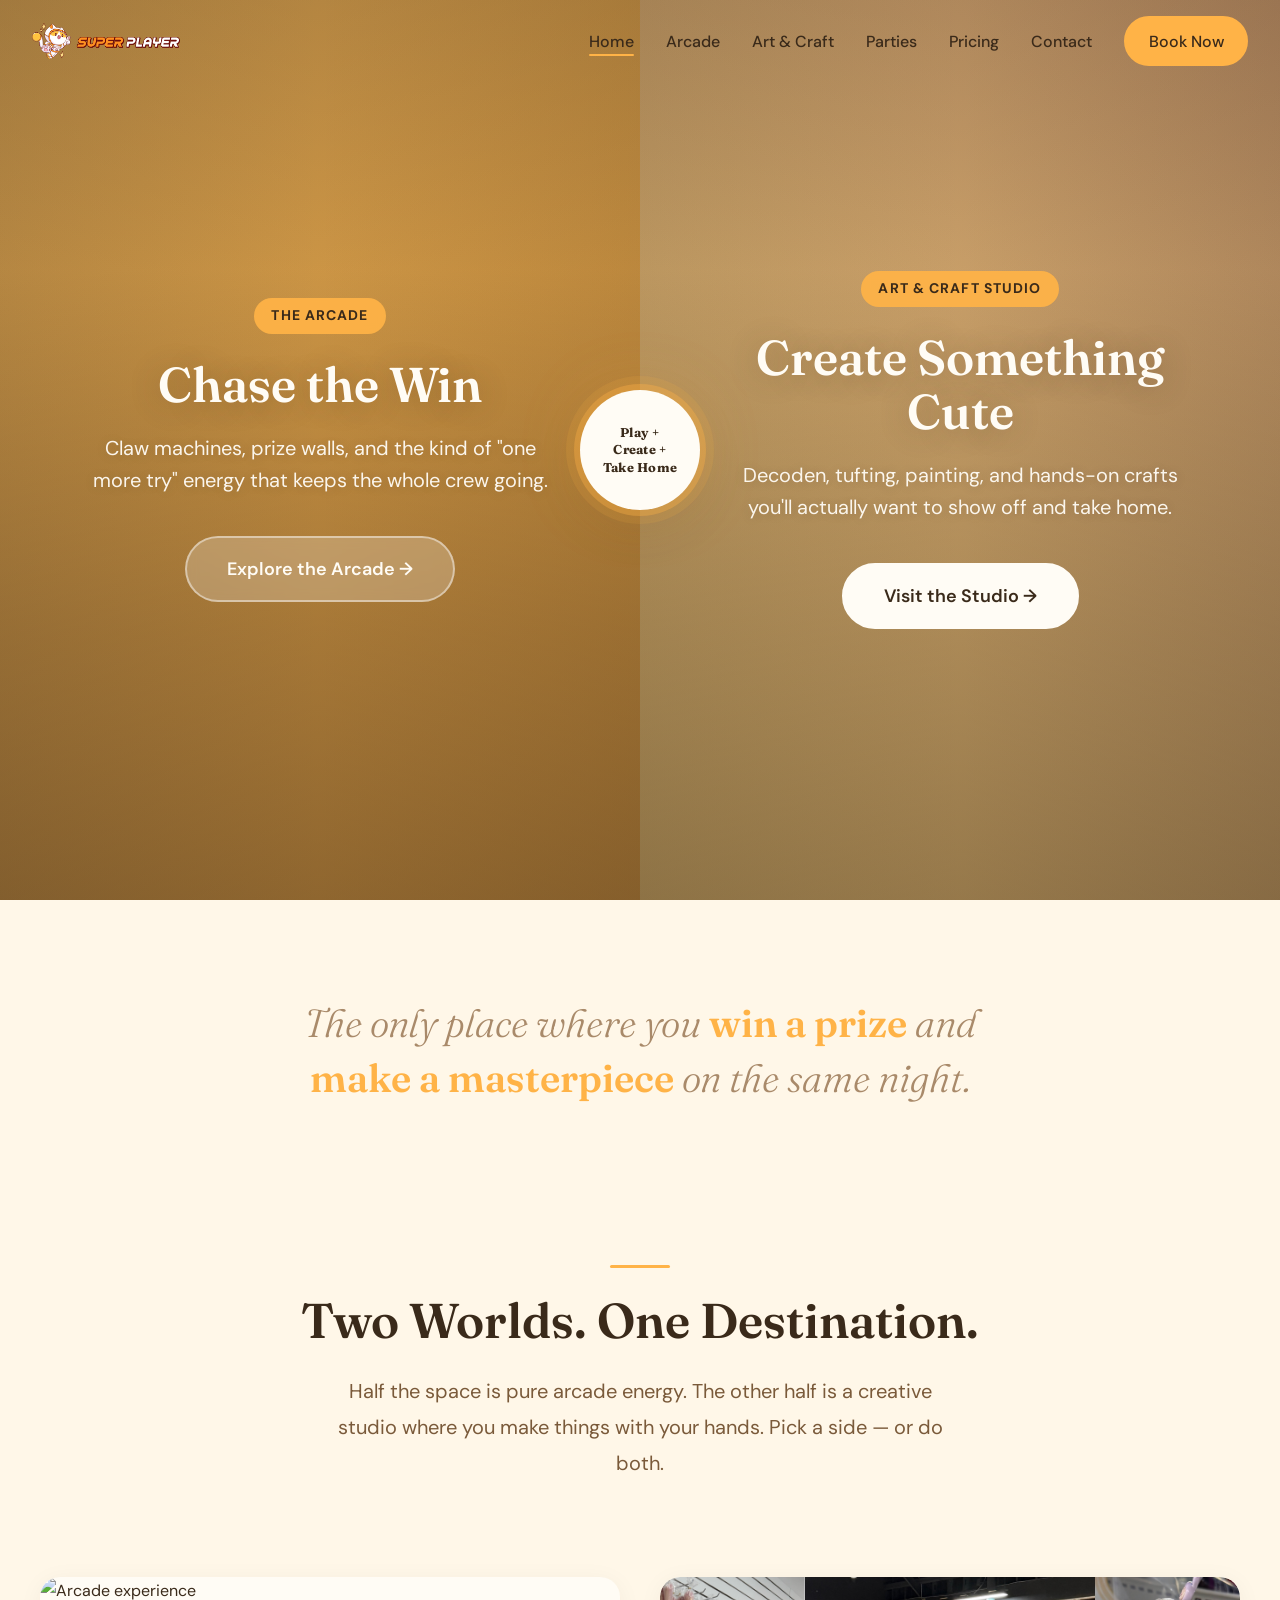
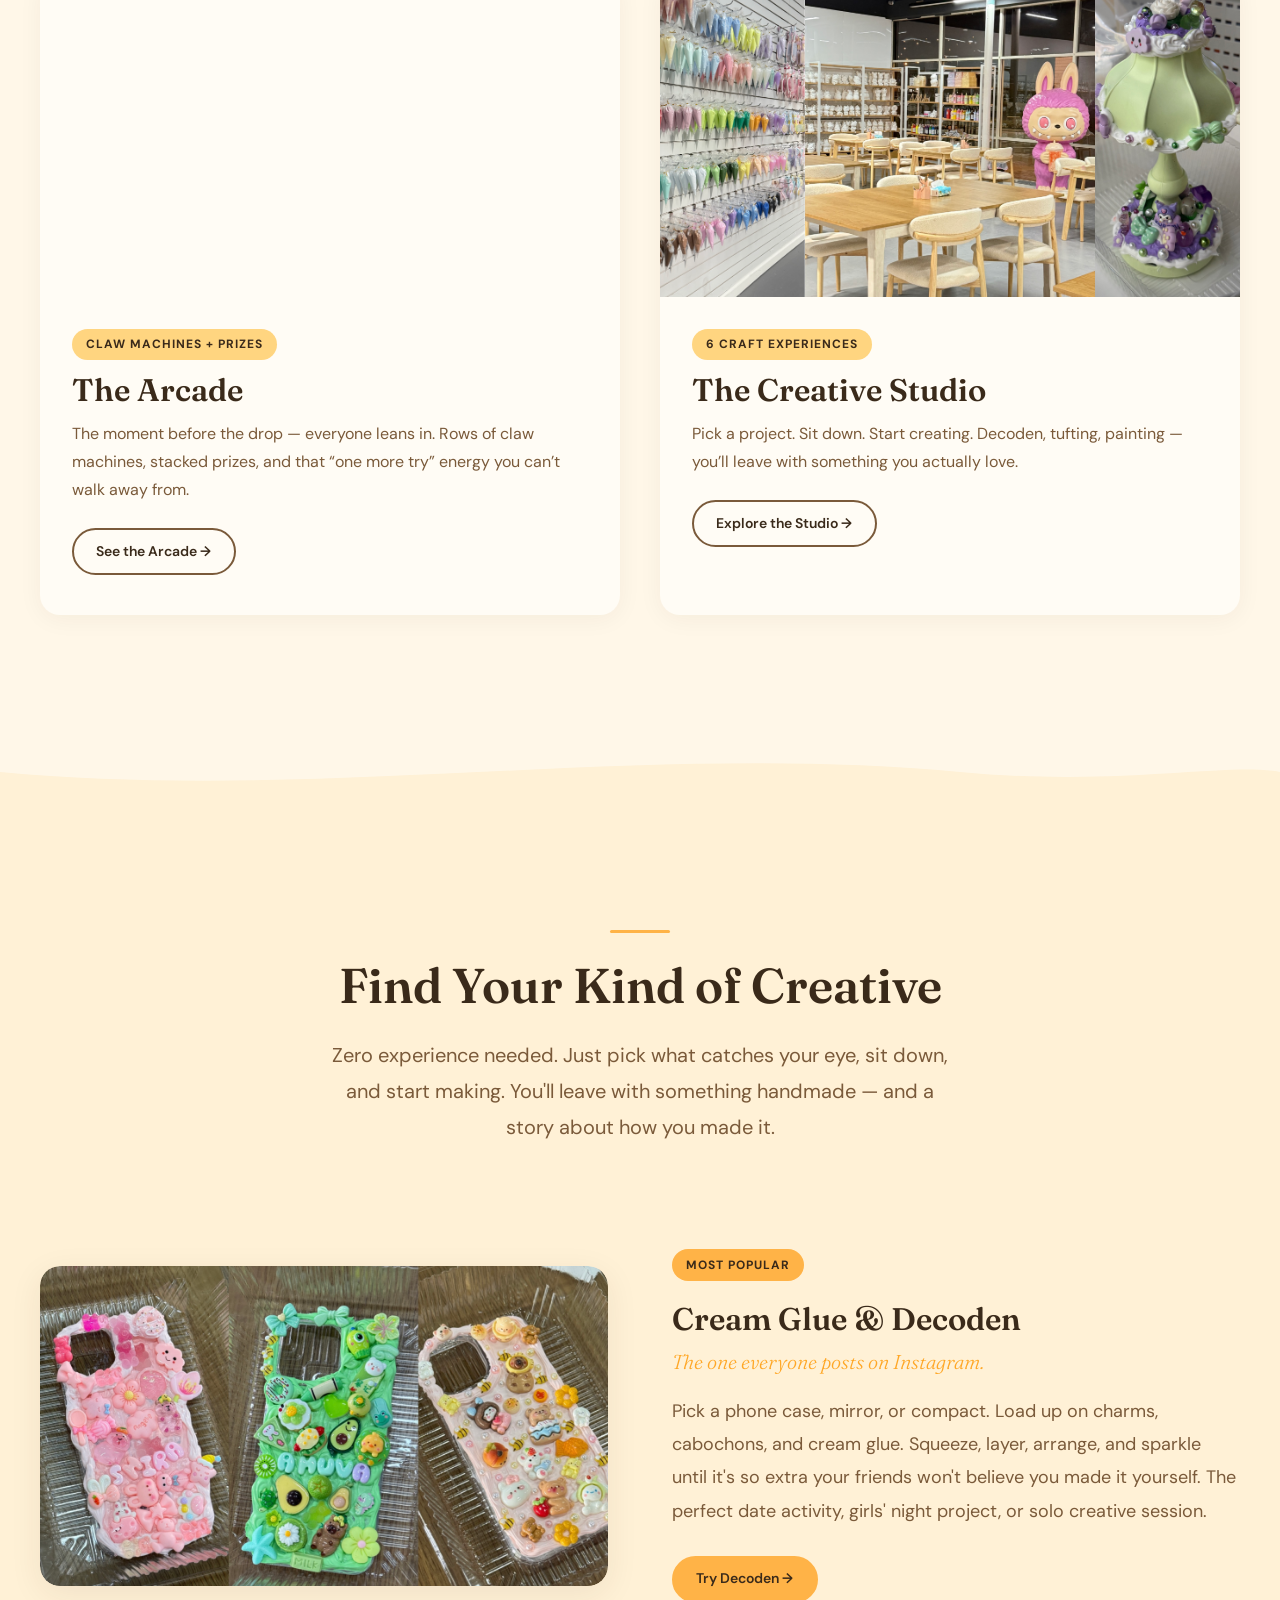
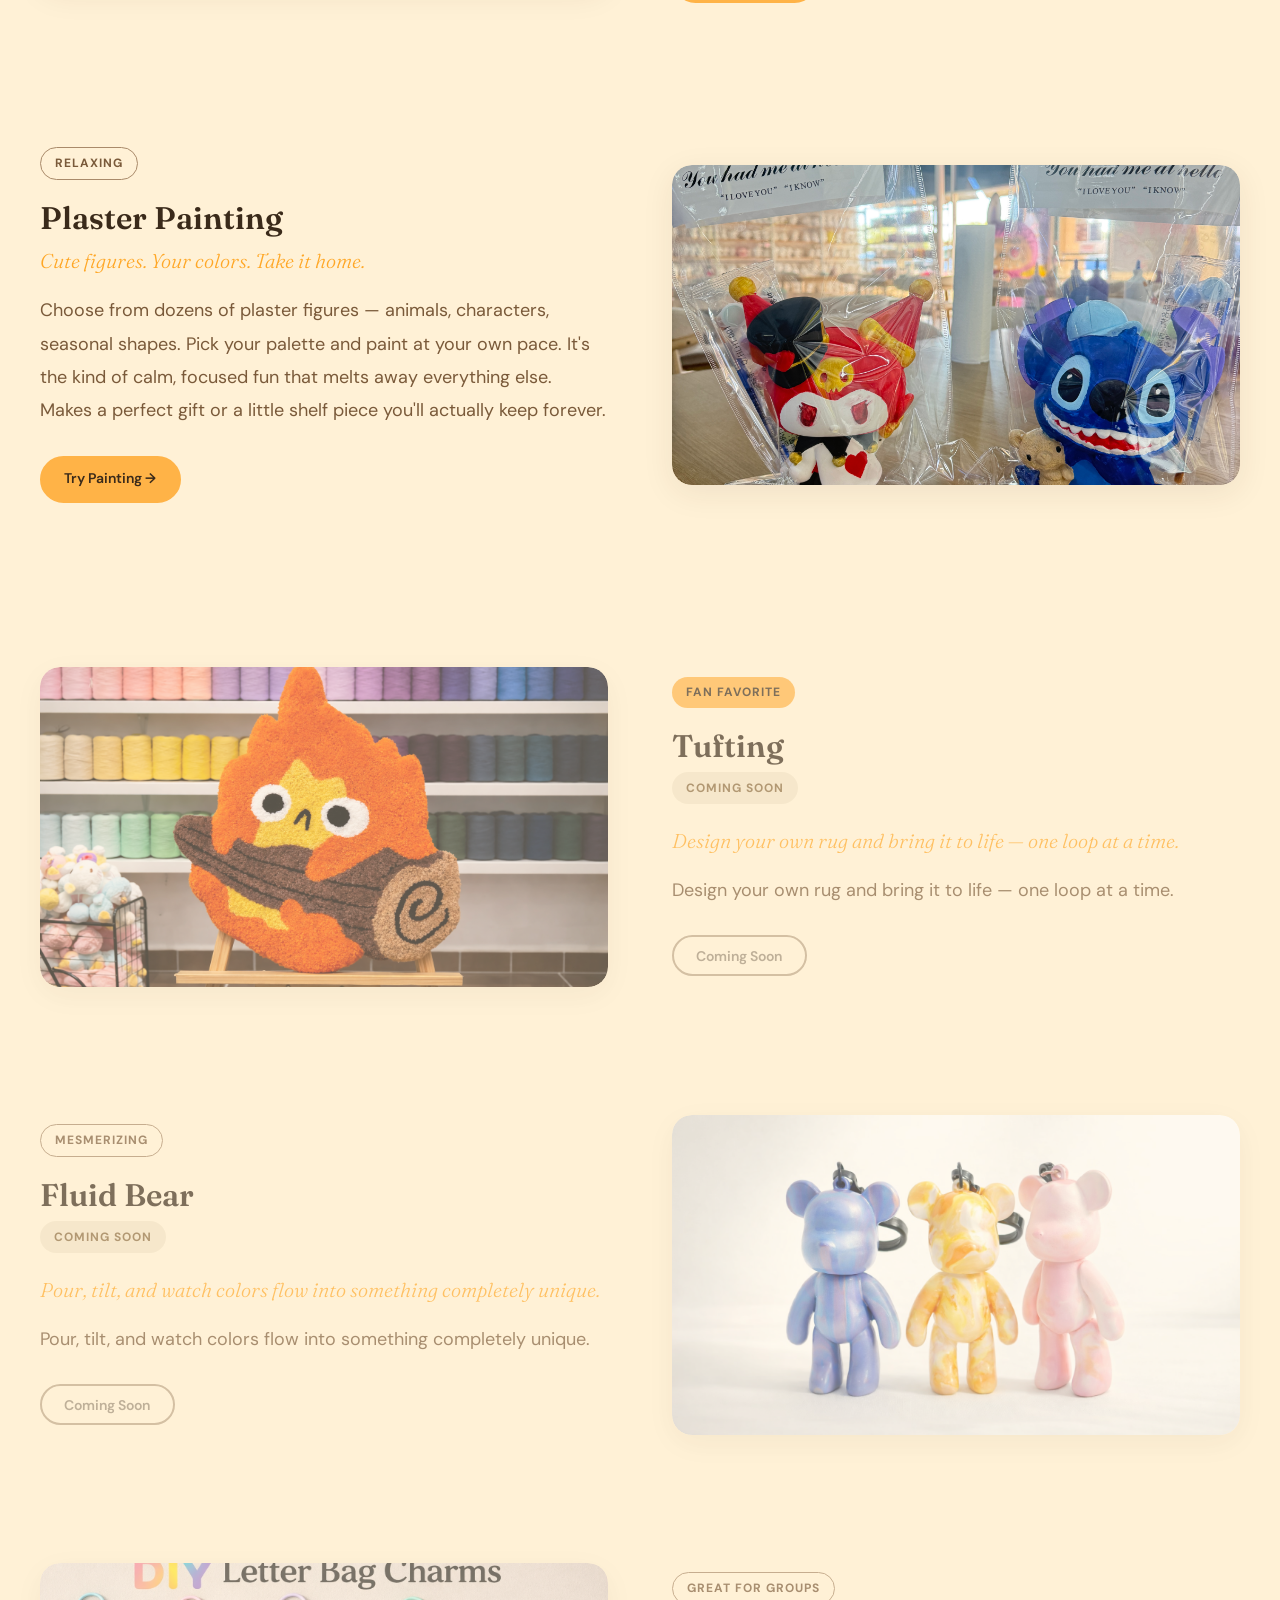
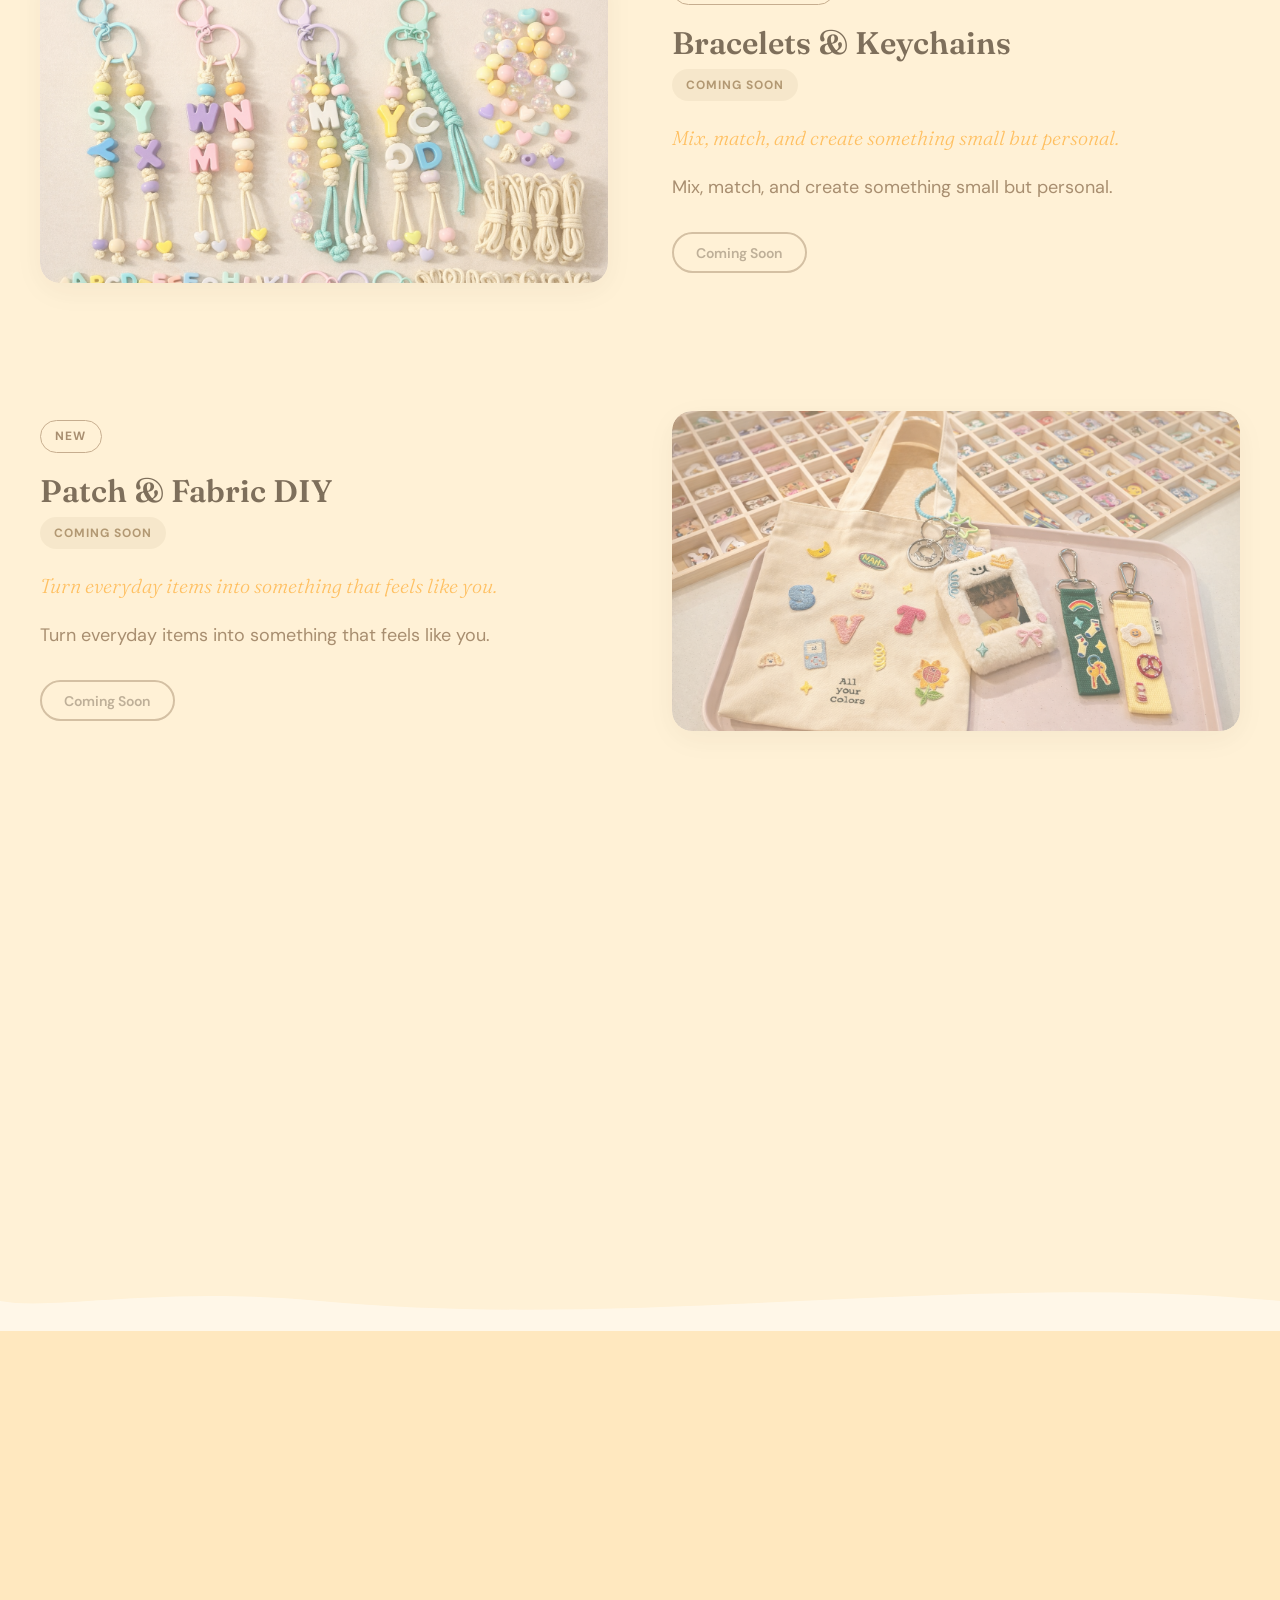
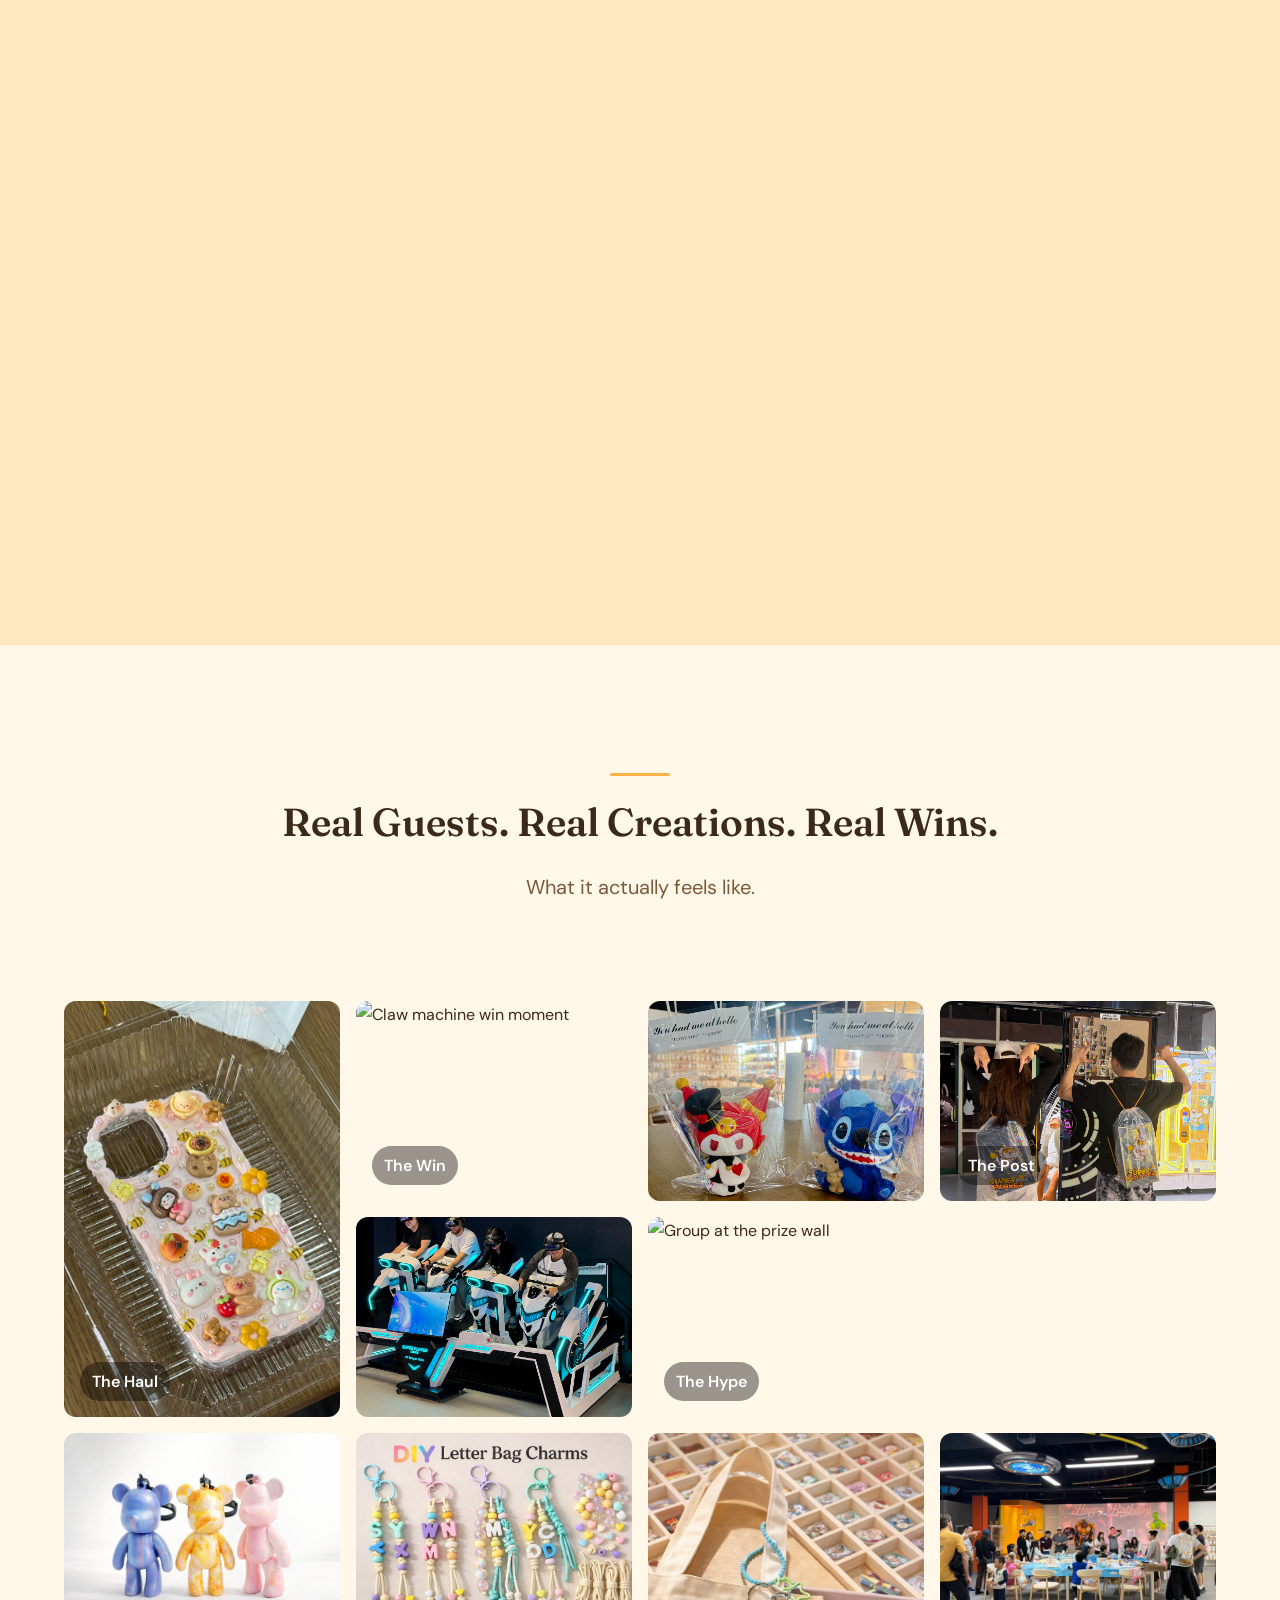
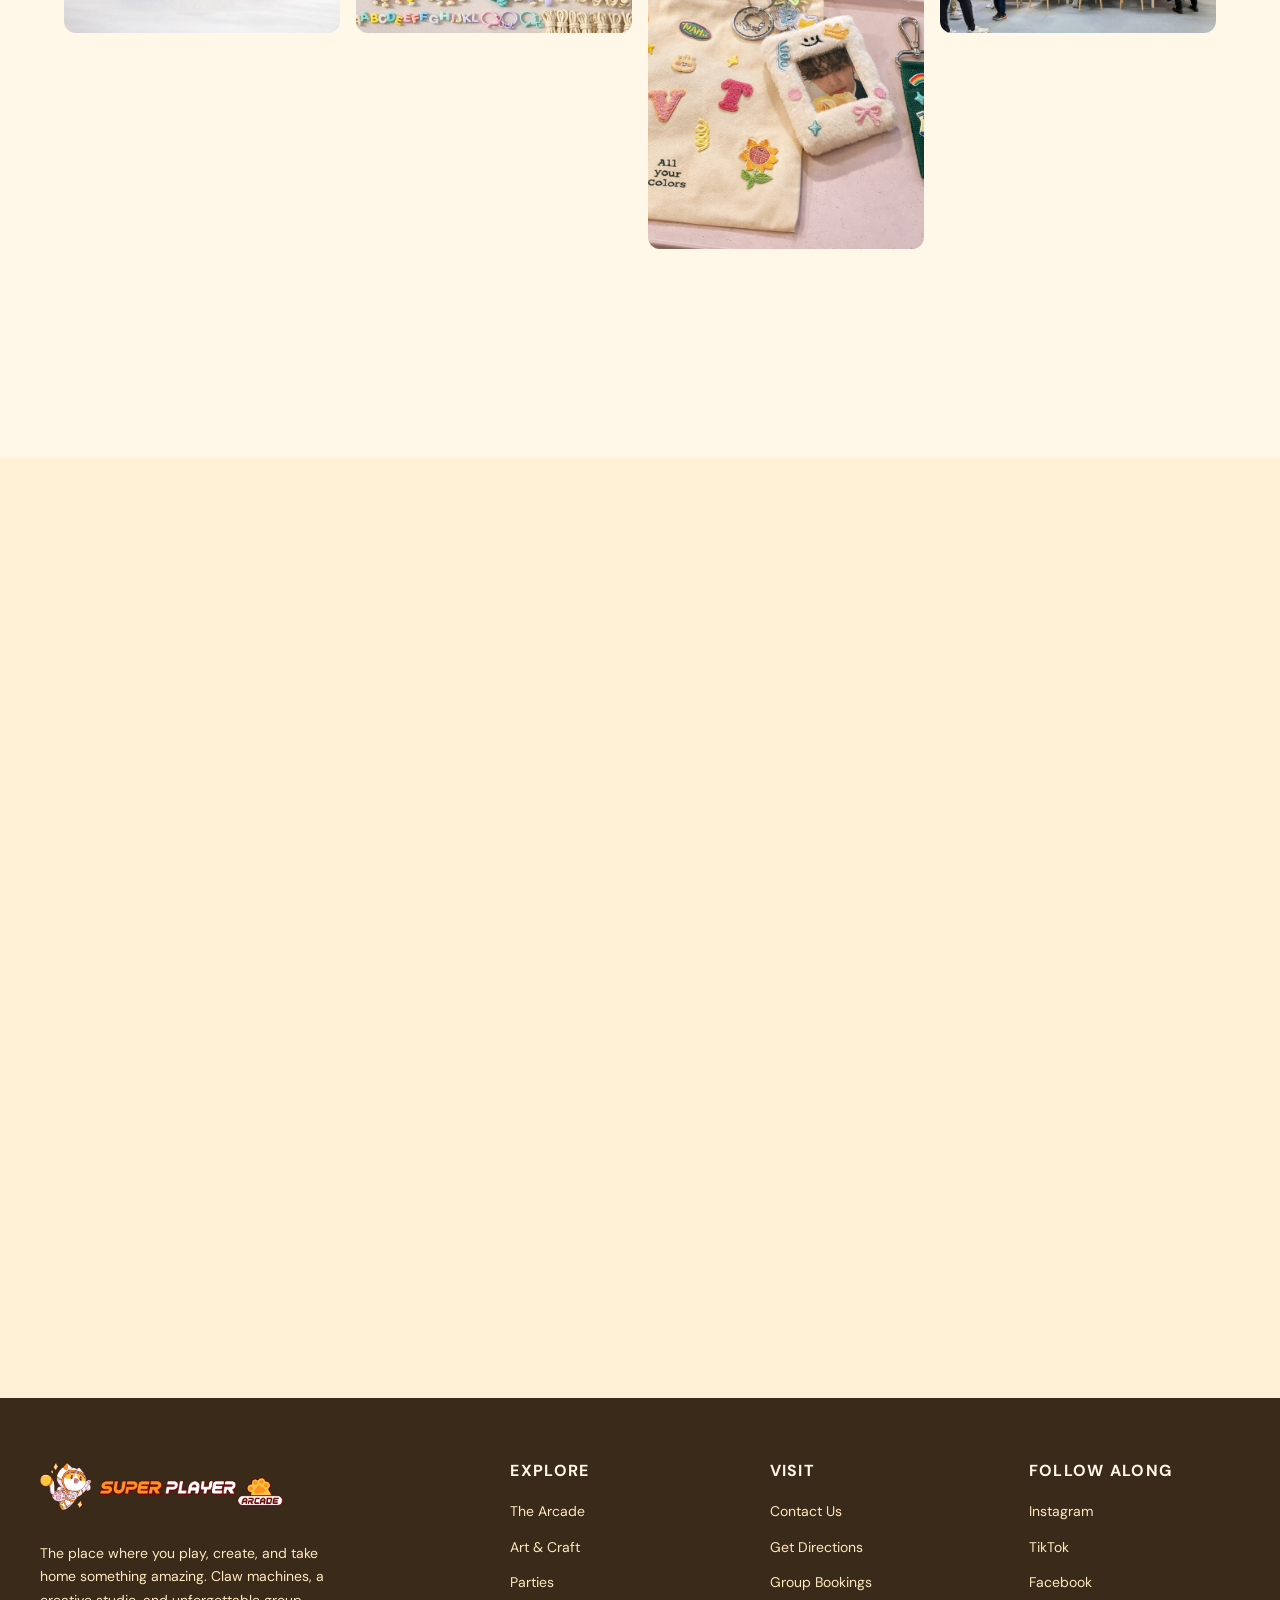
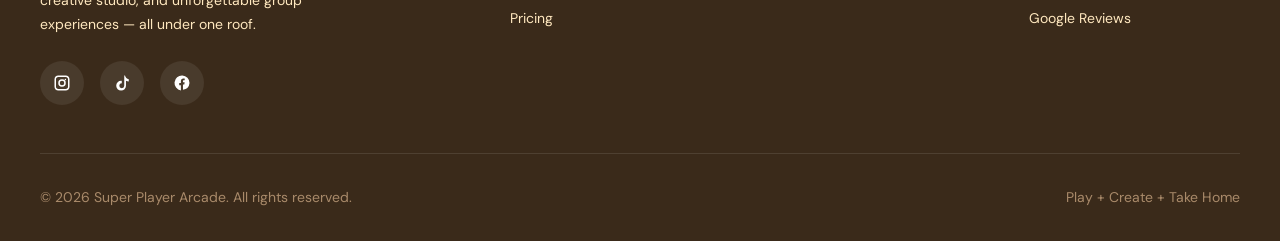
==== index.html @ f9d4b11c "initial website upload" ====
<!DOCTYPE html>
<html lang="en">
<head>
  <meta charset="UTF-8">
  <meta name="viewport" content="width=device-width, initial-scale=1.0">
  <title>Super Player Arcade — Play. Create. Take Home.</title>
  <meta name="description" content="Super Player Arcade is where claw machines, arcade games, and hands-on creative studio experiences come together. Win prizes, make art, and take home something amazing.">

  <!-- Fonts -->
  <link rel="preconnect" href="https://fonts.googleapis.com">
  <link rel="preconnect" href="https://fonts.gstatic.com" crossorigin>
  <link href="https://fonts.googleapis.com/css2?family=Fraunces:ital,opsz,wght@0,9..144,300;0,9..144,400;0,9..144,600;0,9..144,700;1,9..144,400&family=DM+Sans:ital,wght@0,400;0,500;0,600;0,700;1,400&display=swap" rel="stylesheet">

  <!-- Styles -->
  <link rel="stylesheet" href="css/styles.css">
</head>
<body>

  <!-- ============================================================
       NAVBAR
       ============================================================ -->
  <nav class="navbar">
    <div class="navbar-inner">
      <a href="index.html" class="navbar-logo">
        <img src="images/logo/logo-navbar.png" alt="Super Player Logo" class="logo-img">
      </a>

      <ul class="navbar-links">
        <li><a href="index.html" class="active">Home</a></li>
        <li><a href="arcade.html">Arcade</a></li>
        <li><a href="studio.html">Art &amp; Craft</a></li>
        <li><a href="parties.html">Parties</a></li>
        <li><a href="pricing.html">Pricing</a></li>
        <li><a href="contact.html">Contact</a></li>
        <li><a href="contact.html" class="btn btn-primary btn-sm">Book Now</a></li>
      </ul>

      <button class="menu-toggle" aria-label="Open menu">
        <span></span>
        <span></span>
        <span></span>
      </button>
    </div>
  </nav>

  <!-- Mobile Menu Overlay -->
  <div class="mobile-menu">
    <button class="mobile-menu-close" aria-label="Close menu">&times;</button>
    <a href="index.html">Home</a>
    <a href="arcade.html">Arcade</a>
    <a href="studio.html">Art &amp; Craft</a>
    <a href="parties.html">Parties</a>
    <a href="pricing.html">Pricing</a>
    <a href="contact.html">Contact</a>
    <a href="contact.html" class="btn btn-primary" style="margin-top: 1rem;">Book Now</a>
  </div>


  <!-- ============================================================
       ACT 1 — THE SPLIT HERO (50/50) — VIDEO BACKGROUNDS
       ============================================================ -->
  <section class="hero-split">

    <!-- LEFT: ARCADE -->
    <div class="hero-half hero-arcade">
      <video
        class="hero-video"
        autoplay
        muted
        loop
        playsinline
        preload="auto"
        poster="images/hero/arcade-hero.jpg"
        aria-hidden="true"
      >
        <source src="videos/arcade-hero.mp4" type="video/mp4">
        <!-- Fallback: CSS gradient background handles no-video case -->
      </video>
      <div class="hero-overlay"></div>
      <div class="hero-content">
        <span class="badge">The Arcade</span>
        <h1>Chase the Win</h1>
        <p class="hero-subline">Claw machines, prize walls, and the kind of "one more try" energy that keeps the whole crew going.</p>
        <a href="arcade.html" class="btn btn-light btn-lg">Explore the Arcade &rarr;</a>
      </div>
    </div>

    <!-- CENTER BADGE -->
    <div class="hero-center-badge">
      <span>Play +<br>Create +<br>Take Home</span>
    </div>

    <!-- RIGHT: CREATIVE STUDIO -->
    <div class="hero-half hero-studio">
      <video
        class="hero-video"
        autoplay
        muted
        loop
        playsinline
        preload="auto"
        poster="images/hero/studio-hero.jpg"
        aria-hidden="true"
      >
        <source src="videos/studio-hero.mp4" type="video/mp4">
        <!-- Fallback: CSS gradient background handles no-video case -->
      </video>
      <div class="hero-overlay"></div>
      <div class="hero-content">
        <span class="badge">Art &amp; Craft Studio</span>
        <h1>Create Something Cute</h1>
        <p class="hero-subline">Decoden, tufting, painting, and hands-on crafts you'll actually want to show off and take home.</p>
        <a href="studio.html" class="btn btn-warm btn-lg">Visit the Studio &rarr;</a>
      </div>
    </div>

  </section>


  <!-- ============================================================
       PULLQUOTE — visual rhythm break
       ============================================================ -->
  <div class="pullquote-section section-cream">
    <p class="pullquote fade-in">
      The only place where you <span class="accent-word">win a prize</span> and <span class="accent-word">make a masterpiece</span> on the same night.
    </p>
  </div>


  <!-- ============================================================
       ACT 2 — DISCOVER TWO WORLDS
       ============================================================ -->
  <section class="section section-cream" id="discover" style="padding-top: var(--space-3xl);">
    <div class="container">

      <div class="section-heading section-heading-large fade-in">
        <div class="accent-line"></div>
        <h2>Two Worlds. One Destination.</h2>
        <p>Half the space is pure arcade energy. The other half is a creative studio where you make things with your hands. Pick a side — or do both.</p>
      </div>

      <div class="dual-worlds">

        <!-- Arcade Panel -->
        <div class="world-panel fade-in fade-in-delay-1">
          <!-- Replace src with your arcade photo. Recommended: 800×640px, landscape. -->
          <img src="images/home/arcade.jpg" alt="Arcade experience" class="world-img">
          <div class="world-panel-body">
            <span class="badge-soft badge" style="margin-bottom: 0.75rem;">Claw Machines + Prizes</span>
            <h3>The Arcade</h3>
            <p>The moment before the drop &mdash; everyone leans in. Rows of claw machines, stacked prizes, and that &ldquo;one more try&rdquo; energy you can&rsquo;t walk away from.</p>
            <a href="arcade.html" class="btn btn-secondary btn-sm">See the Arcade &rarr;</a>
          </div>
        </div>

        <!-- Studio Panel -->
        <div class="world-panel fade-in fade-in-delay-2">
          <!-- Replace src with your studio photo. Recommended: 800×640px, landscape. -->
          <img src="images/home/studio.jpg" alt="Creative studio experience" class="world-img">
          <div class="world-panel-body">
            <span class="badge-soft badge" style="margin-bottom: 0.75rem;">6 Craft Experiences</span>
            <h3>The Creative Studio</h3>
            <p>Pick a project. Sit down. Start creating. Decoden, tufting, painting &mdash; you&rsquo;ll leave with something you actually love.</p>
            <a href="studio.html" class="btn btn-secondary btn-sm">Explore the Studio &rarr;</a>
          </div>
        </div>

      </div>
    </div>
  </section>


  <!-- Wave divider -->
  <div class="wave-divider">
    <svg viewBox="0 0 1440 60" xmlns="http://www.w3.org/2000/svg" preserveAspectRatio="none">
      <path d="M0,30 C360,60 720,0 1080,30 C1260,45 1380,20 1440,30 L1440,60 L0,60 Z" fill="#FFF1D6"/>
    </svg>
  </div>


  <!-- ============================================================
       ACT 3 — EXPLORE THE STUDIO (Aspirational, Editorial)
       ============================================================ -->
  <section class="section section-alt" id="studio">
    <div class="container">

      <div class="section-heading section-heading-large fade-in">
        <div class="accent-line"></div>
        <h2>Find Your Kind of Creative</h2>
        <p>Zero experience needed. Just pick what catches your eye, sit down, and start making. You'll leave with something handmade — and a story about how you made it.</p>
      </div>

      <!-- Activity 1: Cream Glue / Decoden -->
      <div class="activity-feature fade-in">
        <div class="activity-feature-image">
          <img src="images/studio/decoden.jpg" alt="Cream glue and decoden craft" class="activity-img">
        </div>
        <div class="activity-feature-content">
          <span class="badge">Most Popular</span>
          <h3>Cream Glue &amp; Decoden</h3>
          <div class="activity-tagline">The one everyone posts on Instagram.</div>
          <p>Pick a phone case, mirror, or compact. Load up on charms, cabochons, and cream glue. Squeeze, layer, arrange, and sparkle until it's so extra your friends won't believe you made it yourself. The perfect date activity, girls' night project, or solo creative session.</p>
          <a href="studio.html#decoden" class="btn btn-primary btn-sm">Try Decoden &rarr;</a>
        </div>
      </div>

      <!-- Activity 2: Plaster Painting -->
      <div class="activity-feature reverse fade-in">
        <div class="activity-feature-image">
          <img src="images/studio/plaster.jpg" alt="Plaster painting activity" class="activity-img">
        </div>
        <div class="activity-feature-content">
          <span class="badge-outline badge">Relaxing</span>
          <h3>Plaster Painting</h3>
          <div class="activity-tagline">Cute figures. Your colors. Take it home.</div>
          <p>Choose from dozens of plaster figures — animals, characters, seasonal shapes. Pick your palette and paint at your own pace. It's the kind of calm, focused fun that melts away everything else. Makes a perfect gift or a little shelf piece you'll actually keep forever.</p>
          <a href="studio.html#plaster" class="btn btn-primary btn-sm">Try Painting &rarr;</a>
        </div>
      </div>

      <!-- Activity 3: Tufting -->
      <div class="activity-feature coming-soon fade-in">
        <div class="activity-feature-image">
          <img src="images/studio/tufting.jpg" alt="Tufting activity" class="activity-img">
        </div>
        <div class="activity-feature-content">
          <span class="badge">Fan Favorite</span>
          <h3>Tufting</h3>
          <span class="badge badge-coming">Coming Soon</span>
          <div class="activity-tagline">Design your own rug and bring it to life — one loop at a time.</div>
          <p>Design your own rug and bring it to life — one loop at a time.</p>
          <button class="btn btn-secondary btn-sm" disabled>Coming Soon</button>
        </div>
      </div>

      <!-- Activity 4: Fluid Bear -->
      <div class="activity-feature reverse coming-soon fade-in">
        <div class="activity-feature-image">
          <img src="images/studio/fluid-bear.jpg" alt="Fluid bear painting activity" class="activity-img">
        </div>
        <div class="activity-feature-content">
          <span class="badge-outline badge">Mesmerizing</span>
          <h3>Fluid Bear</h3>
          <span class="badge badge-coming">Coming Soon</span>
          <div class="activity-tagline">Pour, tilt, and watch colors flow into something completely unique.</div>
          <p>Pour, tilt, and watch colors flow into something completely unique.</p>
          <button class="btn btn-secondary btn-sm" disabled>Coming Soon</button>
        </div>
      </div>

      <!-- Activity 5: Bracelet & Keychain -->
      <div class="activity-feature coming-soon fade-in">
        <div class="activity-feature-image">
          <img src="images/studio/bracelet.jpg" alt="Bracelet and keychain making activity" class="activity-img">
        </div>
        <div class="activity-feature-content">
          <span class="badge-outline badge">Great for Groups</span>
          <h3>Bracelets &amp; Keychains</h3>
          <span class="badge badge-coming">Coming Soon</span>
          <div class="activity-tagline">Mix, match, and create something small but personal.</div>
          <p>Mix, match, and create something small but personal.</p>
          <button class="btn btn-secondary btn-sm" disabled>Coming Soon</button>
        </div>
      </div>

      <!-- Activity 6: Patch / Fabric DIY -->
      <div class="activity-feature reverse coming-soon fade-in">
        <div class="activity-feature-image">
          <img src="images/studio/patch.jpg" alt="Patch and fabric DIY activity" class="activity-img">
        </div>
        <div class="activity-feature-content">
          <span class="badge-outline badge">New</span>
          <h3>Patch &amp; Fabric DIY</h3>
          <span class="badge badge-coming">Coming Soon</span>
          <div class="activity-tagline">Turn everyday items into something that feels like you.</div>
          <p>Turn everyday items into something that feels like you.</p>
          <button class="btn btn-secondary btn-sm" disabled>Coming Soon</button>
        </div>
      </div>

      <div style="text-align: center; margin-top: var(--space-3xl);" class="fade-in">
        <a href="studio.html" class="btn btn-secondary btn-lg">See All Studio Experiences &rarr;</a>
      </div>

    </div>
  </section>


  <!-- ============================================================
       PULLQUOTE — visual rhythm break before arcade
       ============================================================ -->
  <div class="pullquote-section section-alt">
    <p class="pullquote fade-in">
      <span class="accent-word">Play</span> it, <span class="accent-word">make</span> it, <span class="accent-word">take it home.</span>
    </p>
  </div>


  <!-- Wave divider -->
  <div class="wave-divider flip">
    <svg viewBox="0 0 1440 60" xmlns="http://www.w3.org/2000/svg" preserveAspectRatio="none">
      <path d="M0,30 C360,60 720,0 1080,30 C1260,45 1380,20 1440,30 L1440,60 L0,60 Z" fill="#FFF1D6"/>
    </svg>
  </div>


  <!-- ============================================================
       ACT 4 — (merged into gallery below)
       ============================================================ -->


  <!-- ============================================================
       ACT 5 — IMAGINE: PARTIES & GROUPS
       ============================================================ -->
  <section class="section section-highlight" id="parties">
    <div class="container">

      <div class="section-heading fade-in">
        <div class="accent-line"></div>
        <h2>Bring Your Whole Crew</h2>
        <p>Birthday parties, team outings, date nights, friend groups — we'll set everything up. You just show up and have the best time.</p>
      </div>

      <div class="party-features fade-in">
        <div class="party-feature-item">
          <div class="party-feature-icon">&#127881;</div>
          <h4>Private Party Rooms</h4>
          <p>Dedicated space for your group with decorations, food options, and everything ready when you walk in the door.</p>
        </div>

        <div class="party-feature-item">
          <div class="party-feature-icon">&#127912;</div>
          <h4>Arcade + Studio Combos</h4>
          <p>Win prizes at the claw machines, then head to the studio to make something together. Play, create, take home — in one party.</p>
        </div>

        <div class="party-feature-item">
          <div class="party-feature-icon">&#128101;</div>
          <h4>Any Size, Any Budget</h4>
          <p>Intimate friend dates, full birthday bashes, corporate team days. Custom packages that flex to fit your crew.</p>
        </div>
      </div>

      <div style="text-align: center;" class="fade-in">
        <a href="parties.html" class="btn btn-primary btn-lg">Plan a Party &rarr;</a>
      </div>

    </div>
  </section>


  <!-- ============================================================
       ACT 6 — TRUST: GUEST GALLERY
       ============================================================ -->
  <section class="section section-cream" id="gallery">
    <div class="container-wide" style="padding: 0 2rem;">

      <div class="section-heading fade-in">
        <div class="accent-line"></div>
        <h2>Real Guests. Real Creations. Real Wins.</h2>
        <p>What it actually feels like.</p>
      </div>

      <div class="gallery-mosaic fade-in">
        <div class="gallery-item tall">
          <img src="images/gallery/decoden.jpg" alt="Sparkly decoden phone case creation" class="gallery-img">
          <div class="gallery-label">The Haul</div>
        </div>
        <div class="gallery-item">
          <img src="images/gallery/claw-win.jpg" alt="Claw machine win moment" class="gallery-img">
          <div class="gallery-label">The Win</div>
        </div>
        <div class="gallery-item">
          <img src="images/gallery/painted-plaster.jpg" alt="Painted plaster figure" class="gallery-img">
        </div>
        <div class="gallery-item">
          <img src="images/gallery/friends-haul.jpg" alt="Friends posing with their prize haul" class="gallery-img">
          <div class="gallery-label">The Post</div>
        </div>
        <div class="gallery-item">
          <img src="images/gallery/tufting.jpg" alt="Tufted rug in progress" class="gallery-img">
        </div>
        <div class="gallery-item wide">
          <img src="images/gallery/prize-wall.jpg" alt="Group at the prize wall" class="gallery-img">
          <div class="gallery-label">The Hype</div>
        </div>
        <div class="gallery-item">
          <img src="images/gallery/fluid-bear.jpg" alt="Marbled fluid bear creation" class="gallery-img">
        </div>
        <div class="gallery-item">
          <img src="images/gallery/bracelet.jpg" alt="Beaded bracelet making session" class="gallery-img">
        </div>
        <div class="gallery-item tall">
          <img src="images/gallery/tote.jpg" alt="Custom patched tote bag" class="gallery-img">
        </div>
        <div class="gallery-item">
          <img src="images/gallery/party.jpg" alt="Birthday party group shot" class="gallery-img">
        </div>
      </div>

      <div style="text-align: center; margin-top: var(--space-2xl);" class="fade-in">
        <p style="font-size: var(--text-lg); color: var(--brown-medium);">Follow us <strong style="color: var(--brown-dark);">@superplayerarcade1820</strong> &middot; Tag your moments with <strong style="color: var(--brown-dark);">#SuperPlayerArcade</strong></p>
      </div>

    </div>
  </section>


  <!-- ============================================================
       ACT 7 — PLAN: VISIT US
       ============================================================ -->
  <section class="section section-alt" id="visit">
    <div class="container">

      <div class="section-heading fade-in">
        <div class="accent-line"></div>
        <h2>Come Hang Out</h2>
        <p>Walk-ins always welcome. Bring friends, bring family, bring yourself. Walk in anytime. Stay as long as you want.</p>
      </div>

      <div class="visit-grid fade-in">

        <div class="visit-info">
          <div class="visit-detail">
            <span class="visit-detail-icon">&#128205;</span>
            <div class="visit-detail-text">
              <strong>Location</strong>
              <span>1820 Coit Rd, Suite 125<br>Plano, TX 75075</span>
            </div>
          </div>

          <div class="visit-detail">
            <span class="visit-detail-icon">&#128336;</span>
            <div class="visit-detail-text">
              <strong>Hours</strong>
              <span>Mon–Thu: 12pm – 11pm<br>Fri–Sat: 11am – 12am<br>Sun: 11am – 11pm</span>
            </div>
          </div>

          <div class="visit-detail">
            <span class="visit-detail-icon">&#128222;</span>
            <div class="visit-detail-text">
              <strong>Contact</strong>
              <span>(318) 533-3517<br>superplayerarcade1820@gmail.com</span>
            </div>
          </div>

          <div class="visit-buttons">
            <a href="https://maps.app.goo.gl/hKzncqHVwgjjL14ZA" target="_blank" rel="noopener noreferrer" class="btn btn-primary">Get Directions</a>
            <a href="contact.html" class="btn btn-secondary">Contact Us</a>
          </div>
        </div>

        <div class="visit-map">
          <a href="https://maps.app.goo.gl/hKzncqHVwgjjL14ZA" target="_blank" rel="noopener noreferrer" class="map-card">
            <iframe
              src="https://www.google.com/maps?q=1820+Coit+Rd+Suite+125+Plano+TX+75075&output=embed"
              loading="lazy"
              referrerpolicy="no-referrer-when-downgrade"
              title="Super Player Arcade location"
            ></iframe>
            <div class="map-overlay">Open in Maps &rarr;</div>
          </a>
        </div>

      </div>
    </div>
  </section>


  <!-- ============================================================
       FOOTER
       ============================================================ -->
  <footer class="footer">
    <div class="footer-grid">

      <div class="footer-brand">
        <a href="index.html" class="navbar-logo">
          <img src="images/logo/logo-full.png" alt="Super Player Logo" class="logo-img-footer">
        </a>
        <p>The place where you play, create, and take home something amazing. Claw machines, a creative studio, and unforgettable group experiences — all under one roof.</p>
        <div class="footer-social">
          <a href="https://www.instagram.com/superplayerarcade1820" target="_blank" rel="noopener noreferrer" class="social-icon" aria-label="Instagram">
            <svg viewBox="0 0 24 24" fill="currentColor">
              <path d="M7 2C4.2 2 2 4.2 2 7v10c0 2.8 2.2 5 5 5h10c2.8 0 5-2.2 5-5V7c0-2.8-2.2-5-5-5H7zm10 2c1.7 0 3 1.3 3 3v10c0 1.7-1.3 3-3 3H7c-1.7 0-3-1.3-3-3V7c0-1.7 1.3-3 3-3h10zm-5 3a5 5 0 100 10 5 5 0 000-10zm0 2a3 3 0 110 6 3 3 0 010-6zm4.5-2.8a1 1 0 100 2 1 1 0 000-2z"/>
            </svg>
          </a>
          <a href="https://www.tiktok.com/@superplayerarcade.us?_r=1&_t=ZT-95MCGL3fWwv" target="_blank" rel="noopener noreferrer" class="social-icon" aria-label="TikTok">
            <svg viewBox="0 0 24 24" fill="currentColor">
              <path d="M16 2c.5 2.5 2.5 4.5 5 5v3c-1.3 0-2.6-.3-3.7-.9v6.5a6.5 6.5 0 11-6.5-6.5c.3 0 .6 0 .9.1v3.2a3.3 3.3 0 103.3 3.3V2h1z"/>
            </svg>
          </a>
          <a href="https://www.facebook.com/" target="_blank" rel="noopener noreferrer" class="social-icon" aria-label="Facebook">
            <svg viewBox="0 0 24 24" fill="currentColor">
              <path d="M22 12a10 10 0 10-11.5 9.9v-7h-2.2v-2.9h2.2V9.5c0-2.2 1.3-3.4 3.3-3.4.9 0 1.8.1 1.8.1v2h-1c-1 0-1.3.6-1.3 1.3v1.6h2.2l-.4 2.9h-1.8v7A10 10 0 0022 12z"/>
            </svg>
          </a>
        </div>
      </div>

      <div class="footer-col">
        <h4>Explore</h4>
        <a href="arcade.html">The Arcade</a>
        <a href="studio.html">Art &amp; Craft</a>
        <a href="parties.html">Parties</a>
        <a href="pricing.html">Pricing</a>
      </div>

      <div class="footer-col">
        <h4>Visit</h4>
        <a href="contact.html">Contact Us</a>
        <a href="https://maps.app.goo.gl/wRB8QpSnwKQGgAtZ9" target="_blank" rel="noopener noreferrer">Get Directions</a>
        <a href="#">Group Bookings</a>
      </div>

      <div class="footer-col">
        <h4>Follow Along</h4>
        <a href="https://www.instagram.com/superplayerarcade1820" target="_blank" rel="noopener noreferrer">Instagram</a>
        <a href="https://www.tiktok.com/@superplayerarcade.us?_r=1&_t=ZT-95MCGL3fWwv" target="_blank" rel="noopener noreferrer">TikTok</a>
        <a href="https://www.facebook.com/" target="_blank" rel="noopener noreferrer">Facebook</a>
        <a href="https://maps.app.goo.gl/94XYhCibA2AoW1wz7" target="_blank" rel="noopener noreferrer">Google Reviews</a>
      </div>

    </div>

    <div class="footer-bottom">
      <span>&copy; 2026 Super Player Arcade. All rights reserved.</span>
      <span>Play + Create + Take Home</span>
    </div>
  </footer>


  <!-- Scripts -->
  <script src="js/main.js"></script>

</body>
</html>
---- css/styles.css ----
/* ============================================================
   SUPER PLAYER ARCADE — Design System & Global Styles v2
   ============================================================
   Light-first. Bright. Warm. Dessert-café aesthetic.
   Never dark, never neon. Always Instagrammable.
   ============================================================ */

/* --- DESIGN TOKENS (CSS Custom Properties) --- */
:root {
  /* Core Palette — BRIGHTER, creamier, more vibrant */
  --cream-light:   #FFF7E8;   /* Main background — bright warm cream */
  --cream:         #FFF1D6;   /* Secondary background */
  --cream-warm:    #FFE8BF;   /* Accent surface / highlights */
  --orange-accent: #FFB347;   /* Primary accent — warm, poppy */
  --orange-deep:   #FFA726;   /* Hover state */
  --orange-light:  #FFD580;   /* Light accent — badges, soft highlights */
  --brown-dark:    #3A2A1A;   /* Primary text — softer than before */
  --brown-medium:  #7A5A3A;   /* Secondary text */
  --brown-light:   #A98A6A;   /* Muted text */
  --warm-white:    #FFFCF5;   /* Card surfaces — near-white with warmth */

  /* Semantic Tokens */
  --bg-primary:    var(--cream-light);
  --bg-alt:        var(--cream);
  --bg-highlight:  var(--cream-warm);
  --bg-card:       var(--warm-white);
  --text-primary:  var(--brown-dark);
  --text-secondary:var(--brown-medium);
  --text-light:    var(--brown-light);
  --accent:        var(--orange-accent);
  --accent-hover:  var(--orange-deep);
  --accent-soft:   var(--orange-light);

  /* Typography Scale (1.25 ratio — Major Third) */
  --text-xs:   0.75rem;    /* 12px */
  --text-sm:   0.875rem;   /* 14px */
  --text-base: 1rem;       /* 16px */
  --text-lg:   1.125rem;   /* 18px */
  --text-xl:   1.25rem;    /* 20px */
  --text-2xl:  1.563rem;   /* 25px */
  --text-3xl:  1.953rem;   /* 31px */
  --text-4xl:  2.441rem;   /* 39px */
  --text-5xl:  3.052rem;   /* 49px */
  --text-6xl:  3.815rem;   /* 61px */
  --text-7xl:  4.768rem;   /* 76px — for hero emphasis */

  /* Spacing */
  --space-xs:  0.25rem;
  --space-sm:  0.5rem;
  --space-md:  1rem;
  --space-lg:  1.5rem;
  --space-xl:  2rem;
  --space-2xl: 3rem;
  --space-3xl: 4rem;
  --space-4xl: 6rem;
  --space-5xl: 8rem;     /* extra breathing room */

  /* Radii */
  --radius-sm:  8px;
  --radius-md:  12px;
  --radius-lg:  20px;
  --radius-xl:  28px;
  --radius-pill: 9999px;

  /* Shadows — lighter, more airy */
  --shadow-soft:   0 4px 24px rgba(58, 42, 26, 0.05);
  --shadow-medium: 0 8px 32px rgba(58, 42, 26, 0.08);
  --shadow-lift:   0 16px 48px rgba(58, 42, 26, 0.12);
  --shadow-glow:   0 0 40px rgba(255, 179, 71, 0.15);

  /* Transitions */
  --transition-fast: 0.2s ease;
  --transition-base: 0.3s ease;
  --transition-slow: 0.5s ease;
}


/* --- RESET & BASE --- */
*, *::before, *::after {
  margin: 0;
  padding: 0;
  box-sizing: border-box;
}

html {
  font-size: 16px;
  scroll-behavior: smooth;
  -webkit-font-smoothing: antialiased;
  -moz-osx-font-smoothing: grayscale;
}

body {
  font-family: 'DM Sans', sans-serif;
  background-color: var(--bg-primary);
  color: var(--text-primary);
  line-height: 1.7;
  overflow-x: hidden;
}


/* --- TYPOGRAPHY --- */
h1, h2, h3, h4, h5, h6 {
  font-family: 'Fraunces', serif;
  font-weight: 600;
  line-height: 1.15;
  color: var(--text-primary);
}

h1 { font-size: var(--text-6xl); }
h2 { font-size: var(--text-4xl); }
h3 { font-size: var(--text-3xl); }
h4 { font-size: var(--text-2xl); }

p {
  font-size: var(--text-lg);
  color: var(--text-secondary);
  line-height: 1.8;
}

.text-accent {
  color: var(--accent);
}

/* Large display text for visual rhythm breaks */
.display-text {
  font-family: 'Fraunces', serif;
  font-size: var(--text-5xl);
  font-weight: 300;
  font-style: italic;
  color: var(--brown-light);
  text-align: center;
  line-height: 1.3;
  padding: 2rem 0;
}


/* --- BUTTONS --- */
.btn {
  display: inline-flex;
  align-items: center;
  gap: 0.5rem;
  font-family: 'DM Sans', sans-serif;
  font-weight: 600;
  font-size: var(--text-base);
  padding: 0.85rem 2rem;
  border-radius: var(--radius-pill);
  border: 2px solid transparent;
  cursor: pointer;
  transition: all var(--transition-base);
  text-decoration: none;
  white-space: nowrap;
}

.btn-primary {
  background: var(--accent);
  color: var(--brown-dark);
  border-color: var(--accent);
}
.btn-primary:hover {
  background: var(--accent-hover);
  border-color: var(--accent-hover);
  transform: translateY(-2px);
  box-shadow: var(--shadow-medium), var(--shadow-glow);
}

.btn-secondary {
  background: transparent;
  color: var(--brown-dark);
  border-color: var(--brown-medium);
}
.btn-secondary:hover {
  background: var(--brown-dark);
  color: var(--warm-white);
  border-color: var(--brown-dark);
  transform: translateY(-2px);
}

.btn-light {
  background: rgba(255,255,255,0.22);
  color: var(--warm-white);
  border-color: rgba(255,255,255,0.45);
  backdrop-filter: blur(6px);
}
.btn-light:hover {
  background: rgba(255,255,255,0.38);
  border-color: rgba(255,255,255,0.65);
  transform: translateY(-2px);
  box-shadow: 0 8px 24px rgba(0,0,0,0.1);
}

.btn-warm {
  background: var(--warm-white);
  color: var(--brown-dark);
  border-color: var(--warm-white);
}
.btn-warm:hover {
  background: var(--cream-light);
  transform: translateY(-2px);
  box-shadow: var(--shadow-medium);
}

.btn-sm {
  padding: 0.6rem 1.4rem;
  font-size: var(--text-sm);
}

.btn-lg {
  padding: 1rem 2.5rem;
  font-size: var(--text-lg);
}


/* --- SECTION LAYOUT --- */
.section {
  padding: var(--space-5xl) var(--space-xl);
  position: relative;
}

.section-compact {
  padding: var(--space-3xl) var(--space-xl);
}

.section-cream {
  background-color: var(--bg-primary);
}

.section-alt {
  background-color: var(--bg-alt);
}

.section-highlight {
  background-color: var(--bg-highlight);
}

.container {
  max-width: 1200px;
  margin: 0 auto;
  width: 100%;
}

.container-wide {
  max-width: 1400px;
  margin: 0 auto;
  width: 100%;
}

.container-narrow {
  max-width: 800px;
  margin: 0 auto;
  width: 100%;
}


/* --- SECTION HEADINGS --- */
.section-heading {
  text-align: center;
  margin-bottom: var(--space-4xl);
}

.section-heading h2 {
  margin-bottom: var(--space-lg);
}

.section-heading p {
  max-width: 620px;
  margin: 0 auto;
  font-size: var(--text-xl);
}

/* Larger section heading variant for emphasis */
.section-heading-large h2 {
  font-size: var(--text-5xl);
}


/* --- CARDS --- */
.card {
  background: var(--bg-card);
  border-radius: var(--radius-lg);
  overflow: hidden;
  box-shadow: var(--shadow-soft);
  transition: all var(--transition-base);
}

.card:hover {
  transform: translateY(-4px);
  box-shadow: var(--shadow-lift);
}

.card-image {
  width: 100%;
  height: 240px;
  object-fit: cover;
}

.card-body {
  padding: var(--space-lg);
}


/* --- BADGE --- */
.badge {
  display: inline-block;
  font-family: 'DM Sans', sans-serif;
  font-size: var(--text-xs);
  font-weight: 700;
  text-transform: uppercase;
  letter-spacing: 0.08em;
  padding: 0.35rem 0.9rem;
  border-radius: var(--radius-pill);
  background: var(--accent);
  color: var(--brown-dark);
}

.badge-soft {
  background: var(--accent-soft);
  color: var(--brown-dark);
}

.badge-outline {
  background: transparent;
  border: 1.5px solid var(--brown-light);
  color: var(--brown-medium);
}


/* --- WAVE DIVIDER --- */
.wave-divider {
  position: relative;
  width: 100%;
  overflow: hidden;
  line-height: 0;
  margin-top: -1px;
}

.wave-divider svg {
  display: block;
  width: 100%;
  height: 60px;
}

.wave-divider.flip {
  transform: rotate(180deg);
}


/* --- NAVBAR --- */
.navbar {
  position: fixed;
  top: 0;
  left: 0;
  right: 0;
  z-index: 1000;
  padding: 1rem 2rem;
  transition: all var(--transition-base);
  background: transparent;
}

.navbar.scrolled {
  background: rgba(255, 247, 232, 0.92);
  backdrop-filter: blur(12px);
  box-shadow: var(--shadow-soft);
  padding: 0.75rem 2rem;
}

.navbar-inner {
  max-width: 1400px;
  margin: 0 auto;
  display: flex;
  align-items: center;
  justify-content: space-between;
}

.navbar-logo {
  font-family: 'Fraunces', serif;
  font-size: var(--text-2xl);
  font-weight: 700;
  color: var(--brown-dark);
  text-decoration: none;
  display: flex;
  align-items: center;
  gap: 0.5rem;
}

.navbar-logo .logo-icon {
  font-size: 1.6rem;
}

/* --- LOGO IMAGE (replaces emoji + text when image is provided) --- */
.logo-img {
  height: 36px;
  width: auto;
  display: block;
  transition: transform 0.2s ease;
}

.navbar-logo:hover .logo-img {
  transform: scale(1.05);
}

.logo-img-footer {
  height: 48px;
  width: auto;
  display: block;
  margin-bottom: 1rem;
}

.navbar-links {
  display: flex;
  align-items: center;
  gap: 2rem;
  list-style: none;
}

.navbar-links a {
  font-family: 'DM Sans', sans-serif;
  font-size: var(--text-base);
  font-weight: 500;
  color: var(--brown-dark);
  text-decoration: none;
  transition: color var(--transition-fast);
  position: relative;
}

.navbar-links a::after {
  content: '';
  position: absolute;
  bottom: -4px;
  left: 0;
  width: 0;
  height: 2px;
  background: var(--accent);
  transition: width var(--transition-base);
  border-radius: 1px;
}

.navbar-links a:hover::after,
.navbar-links a.active::after {
  width: 100%;
}

.navbar-links a:hover {
  color: var(--brown-dark);
}

/* Mobile menu toggle */
.menu-toggle {
  display: none;
  background: none;
  border: none;
  cursor: pointer;
  padding: 0.5rem;
}

.menu-toggle span {
  display: block;
  width: 24px;
  height: 2px;
  background: var(--brown-dark);
  margin: 6px 0;
  transition: all var(--transition-base);
  border-radius: 2px;
}

/* Mobile Menu Overlay */
.mobile-menu {
  display: none;
  position: fixed;
  inset: 0;
  background: var(--cream-light);
  z-index: 999;
  flex-direction: column;
  align-items: center;
  justify-content: center;
  gap: 2rem;
  opacity: 0;
  transition: opacity var(--transition-base);
}

.mobile-menu.open {
  display: flex;
  opacity: 1;
}

.mobile-menu a {
  font-family: 'Fraunces', serif;
  font-size: var(--text-3xl);
  color: var(--brown-dark);
  text-decoration: none;
  transition: color var(--transition-fast);
}

.mobile-menu a:hover {
  color: var(--accent-hover);
}

.mobile-menu-close {
  position: absolute;
  top: 1.5rem;
  right: 2rem;
  background: none;
  border: none;
  font-size: 2rem;
  color: var(--brown-dark);
  cursor: pointer;
}


/* --- HERO SPLIT (50/50) — VIDEO BACKGROUNDS --- */
.hero-split {
  display: grid;
  grid-template-columns: 1fr 1fr;
  min-height: 100vh;
  width: 100%;
  position: relative;
}

.hero-half {
  position: relative;
  display: flex;
  flex-direction: column;
  justify-content: center;
  align-items: center;
  padding: 5rem 3rem;
  text-align: center;
  overflow: hidden;
  min-height: 50vh;
}

/* Video background element */
.hero-video {
  position: absolute;
  inset: 0;
  width: 100%;
  height: 100%;
  object-fit: cover;
  z-index: 0;
}

/* Soft gradient overlay for text readability */
.hero-overlay {
  position: absolute;
  inset: 0;
  z-index: 1;
  pointer-events: none;
}

.hero-arcade .hero-overlay {
  background:
    linear-gradient(
      180deg,
      rgba(58, 42, 26, 0.25) 0%,
      rgba(58, 42, 26, 0.15) 30%,
      rgba(58, 42, 26, 0.40) 70%,
      rgba(58, 42, 26, 0.55) 100%
    ),
    linear-gradient(
      90deg,
      rgba(58, 42, 26, 0.10) 0%,
      transparent 50%,
      rgba(58, 42, 26, 0.15) 100%
    );
}

.hero-studio .hero-overlay {
  background:
    linear-gradient(
      180deg,
      rgba(58, 42, 26, 0.22) 0%,
      rgba(58, 42, 26, 0.12) 30%,
      rgba(58, 42, 26, 0.35) 70%,
      rgba(58, 42, 26, 0.50) 100%
    ),
    linear-gradient(
      270deg,
      rgba(58, 42, 26, 0.10) 0%,
      transparent 50%,
      rgba(58, 42, 26, 0.15) 100%
    );
}

/* Fallback colored background if video doesn't load */
.hero-arcade {
  background: linear-gradient(135deg, #D4A050 0%, #FFB347 100%);
}

.hero-studio {
  background: linear-gradient(225deg, #C4956A 0%, #FFD580 100%);
}

/* Legacy placeholder support */
.hero-bg {
  position: absolute;
  inset: 0;
  width: 100%;
  height: 100%;
  object-fit: cover;
  z-index: 0;
}

.hero-content {
  position: relative;
  z-index: 3;
  max-width: 460px;
}

.hero-content .badge {
  margin-bottom: 1.5rem;
  background: rgba(255, 179, 71, 0.92);
  color: var(--brown-dark);
  font-size: var(--text-sm);
  padding: 0.4rem 1.1rem;
  backdrop-filter: blur(4px);
}

.hero-content h1 {
  color: var(--warm-white);
  font-size: var(--text-5xl);
  margin-bottom: 1.25rem;
  text-shadow: 0 2px 30px rgba(58, 42, 26, 0.3);
  line-height: 1.1;
}

.hero-content .hero-subline {
  color: rgba(255, 252, 245, 0.95);
  font-size: var(--text-xl);
  margin-bottom: 2.5rem;
  line-height: 1.6;
  font-weight: 400;
  text-shadow: 0 1px 12px rgba(58, 42, 26, 0.15);
}

/* Center divider badge — PROMINENT */
.hero-center-badge {
  position: absolute;
  top: 50%;
  left: 50%;
  transform: translate(-50%, -50%);
  z-index: 20;
  background: var(--warm-white);
  border-radius: 50%;
  width: 120px;
  height: 120px;
  display: flex;
  align-items: center;
  justify-content: center;
  box-shadow:
    0 0 0 6px rgba(255, 179, 71, 0.35),
    0 0 0 14px rgba(255, 179, 71, 0.12),
    var(--shadow-lift),
    0 0 60px rgba(255, 179, 71, 0.25);
  text-align: center;
  animation: badge-pulse 3s ease-in-out infinite;
}

@keyframes badge-pulse {
  0%, 100% {
    box-shadow:
      0 0 0 6px rgba(255, 179, 71, 0.35),
      0 0 0 14px rgba(255, 179, 71, 0.12),
      var(--shadow-lift),
      0 0 60px rgba(255, 179, 71, 0.25);
  }
  50% {
    box-shadow:
      0 0 0 8px rgba(255, 179, 71, 0.45),
      0 0 0 18px rgba(255, 179, 71, 0.18),
      var(--shadow-lift),
      0 0 80px rgba(255, 179, 71, 0.35);
  }
}

.hero-center-badge span {
  font-family: 'Fraunces', serif;
  font-size: 0.8rem;
  font-weight: 700;
  color: var(--brown-dark);
  line-height: 1.35;
  letter-spacing: 0.02em;
}


/* --- PULLQUOTE — visual rhythm break --- */
.pullquote-section {
  padding: var(--space-4xl) var(--space-xl);
  text-align: center;
}

.pullquote {
  font-family: 'Fraunces', serif;
  font-size: var(--text-4xl);
  font-weight: 300;
  font-style: italic;
  color: var(--brown-light);
  line-height: 1.4;
  max-width: 700px;
  margin: 0 auto;
}

.pullquote .accent-word {
  color: var(--accent);
  font-weight: 600;
  font-style: normal;
}


/* --- DUAL WORLDS --- */
.dual-worlds {
  display: grid;
  grid-template-columns: 1fr 1fr;
  gap: 2.5rem;
}

.world-panel {
  border-radius: var(--radius-lg);
  overflow: hidden;
  background: var(--bg-card);
  box-shadow: var(--shadow-soft);
  transition: all var(--transition-base);
}

.world-panel:hover {
  transform: translateY(-6px);
  box-shadow: var(--shadow-lift);
}

.world-panel-image {
  width: 100%;
  height: 320px;
  object-fit: cover;
}

/* World panel real image (replaces placeholder-img divs) */
.world-img {
  width: 100%;
  height: 320px;
  object-fit: cover;
  border-radius: var(--radius-lg) var(--radius-lg) 0 0;
  display: block;
  transition: transform 0.3s ease;
}

.world-panel:hover .world-img {
  transform: scale(1.03);
}

.world-panel-body {
  padding: 2rem 2rem 2.5rem;
}

.world-panel-body h3 {
  margin-bottom: 0.75rem;
}

.world-panel-body p {
  margin-bottom: 1.5rem;
  font-size: var(--text-base);
  line-height: 1.75;
}


/* --- EDITORIAL ACTIVITY FEATURE --- */
.activity-feature {
  display: grid;
  grid-template-columns: 1fr 1fr;
  gap: 4rem;
  align-items: center;
  margin-bottom: var(--space-5xl);
}

.activity-feature:last-of-type {
  margin-bottom: 0;
}

.activity-feature.reverse {
  direction: rtl;
}

.activity-feature.reverse > * {
  direction: ltr;
}

.activity-feature-image {
  border-radius: var(--radius-lg);
  overflow: hidden;
  box-shadow: var(--shadow-medium);
  height: 320px;
}

.activity-feature-image img,
.activity-img {
  width: 100%;
  height: 100%;
  object-fit: cover;
  display: block;
  border-radius: var(--radius-lg);
  transition: transform 0.3s ease;
}

.activity-feature:hover .activity-img,
.activity-feature:hover .activity-feature-image img {
  transform: scale(1.04);
}

.activity-feature-content {
  padding: 0.5rem 0;
}

.activity-feature-content .badge {
  margin-bottom: 1.25rem;
}

.activity-feature-content h3 {
  margin-bottom: 0.5rem;
  font-size: var(--text-3xl);
}

.activity-feature-content .activity-tagline {
  font-family: 'Fraunces', serif;
  font-style: italic;
  font-weight: 300;
  font-size: var(--text-xl);
  color: var(--accent-hover);
  margin-bottom: 1rem;
}

.activity-feature-content p {
  margin-bottom: 1.75rem;
  font-size: var(--text-lg);
  line-height: 1.85;
}


/* --- ARCADE MOMENTS --- */
.arcade-hero-text {
  max-width: 700px;
  margin: 0 auto var(--space-3xl);
  text-align: center;
}

.arcade-hero-text .big-stat {
  font-family: 'Fraunces', serif;
  font-size: var(--text-6xl);
  font-weight: 700;
  color: var(--accent);
  display: block;
  margin-bottom: 0.25rem;
}

.arcade-moments-grid {
  display: grid;
  grid-template-columns: repeat(2, 1fr);
  gap: 2rem;
}

.moment-card {
  background: var(--bg-card);
  border-radius: var(--radius-lg);
  overflow: hidden;
  box-shadow: var(--shadow-soft);
  transition: all var(--transition-base);
}

.moment-card:hover {
  transform: translateY(-5px);
  box-shadow: var(--shadow-lift);
}

.moment-card-image {
  width: 100%;
  height: 220px;
  object-fit: cover;
}

.moment-card-body {
  padding: 1.75rem;
}

.moment-card-body h4 {
  margin-bottom: 0.6rem;
  font-size: var(--text-xl);
  display: flex;
  align-items: center;
  gap: 0.5rem;
}

.moment-card-body h4 .moment-emoji {
  font-size: 1.3rem;
}

.moment-card-body p {
  font-size: var(--text-base);
  line-height: 1.75;
}


/* --- PARTY SECTION --- */
.party-features {
  display: grid;
  grid-template-columns: repeat(3, 1fr);
  gap: 2rem;
  margin: 3rem 0;
}

.party-feature-item {
  text-align: center;
  padding: 2.5rem 1.5rem;
  background: var(--bg-card);
  border-radius: var(--radius-lg);
  box-shadow: var(--shadow-soft);
  transition: all var(--transition-base);
}

.party-feature-item:hover {
  transform: translateY(-4px);
  box-shadow: var(--shadow-medium);
}

.party-feature-icon {
  font-size: 2.8rem;
  margin-bottom: 1.25rem;
}

.party-feature-item h4 {
  font-size: var(--text-xl);
  margin-bottom: 0.6rem;
}

.party-feature-item p {
  font-size: var(--text-sm);
  line-height: 1.7;
}


/* --- GUEST GALLERY MOSAIC --- */
.gallery-mosaic {
  display: grid;
  grid-template-columns: repeat(4, 1fr);
  grid-auto-rows: 200px;
  gap: 1rem;
}

.gallery-item {
  border-radius: var(--radius-md);
  overflow: hidden;
  position: relative;
}

.gallery-item img,
.gallery-img {
  width: 100%;
  height: 100%;
  object-fit: cover;
  display: block;
  transition: transform 0.4s ease;
}

.gallery-item:hover img,
.gallery-item:hover .gallery-img {
  transform: scale(1.05);
}

.gallery-label {
  position: absolute;
  bottom: 16px;
  left: 16px;
  color: white;
  font-weight: 600;
  font-size: 16px;
  background: rgba(0, 0, 0, 0.4);
  padding: 6px 12px;
  border-radius: 999px;
  pointer-events: none;
}

.gallery-item.tall {
  grid-row: span 2;
}

.gallery-item.wide {
  grid-column: span 2;
}


/* --- VISIT US --- */
.visit-grid {
  display: grid;
  grid-template-columns: 1fr 1fr;
  gap: 3rem;
  align-items: center;
}

.visit-info h3 {
  margin-bottom: 1.5rem;
}

.visit-detail {
  display: flex;
  align-items: flex-start;
  gap: 1rem;
  margin-bottom: 1.5rem;
}

.visit-detail-icon {
  font-size: 1.4rem;
  flex-shrink: 0;
  margin-top: 0.2rem;
}

.visit-detail-text strong {
  display: block;
  font-size: var(--text-base);
  font-weight: 600;
  color: var(--text-primary);
  margin-bottom: 0.2rem;
}

.visit-detail-text span {
  font-size: var(--text-sm);
  color: var(--text-secondary);
  line-height: 1.6;
}

.visit-map {
  border-radius: var(--radius-lg);
  overflow: hidden;
  box-shadow: var(--shadow-medium);
  background: var(--cream-warm);
  height: 350px;
}

.map-card {
  position: relative;
  display: block;
  border-radius: var(--radius-lg);
  overflow: hidden;
  cursor: pointer;
  height: 100%;
  text-decoration: none;
}

.map-card iframe {
  width: 100%;
  height: 100%;
  border: 0;
  pointer-events: none;
  transition: filter 0.3s ease;
}

.map-card:hover iframe {
  filter: brightness(0.95);
}

.map-overlay {
  position: absolute;
  bottom: 16px;
  right: 16px;
  background: rgba(0, 0, 0, 0.6);
  color: white;
  font-size: 14px;
  padding: 8px 14px;
  border-radius: 999px;
  transition: all 0.3s ease;
}

.map-card:hover .map-overlay {
  background: rgba(0, 0, 0, 0.8);
  transform: translateY(-2px);
}

.visit-buttons {
  display: flex;
  gap: 1rem;
  margin-top: 2rem;
}


/* --- FOOTER --- */
.footer {
  background: var(--brown-dark);
  color: var(--cream-light);
  padding: 4rem 2rem 2rem;
}

.footer-grid {
  max-width: 1200px;
  margin: 0 auto;
  display: grid;
  grid-template-columns: 2fr 1fr 1fr 1fr;
  gap: 3rem;
  margin-bottom: 3rem;
}

.footer-brand {
  max-width: 300px;
}

.footer-brand .navbar-logo {
  color: var(--cream-light);
  margin-bottom: 1rem;
}

.footer-brand p {
  color: var(--cream-warm);
  font-size: var(--text-sm);
  line-height: 1.7;
}

.footer-col h4 {
  color: var(--cream-light);
  font-size: var(--text-base);
  font-family: 'DM Sans', sans-serif;
  font-weight: 700;
  text-transform: uppercase;
  letter-spacing: 0.08em;
  margin-bottom: 1.25rem;
}

.footer-col a {
  display: block;
  color: var(--cream-warm);
  text-decoration: none;
  font-size: var(--text-sm);
  margin-bottom: 0.75rem;
  transition: color var(--transition-fast);
}

.footer-col a:hover {
  color: var(--accent);
  opacity: 0.7;
}

.footer-social {
  display: flex;
  gap: 1rem;
  margin-top: 1.5rem;
}

.social-icon {
  width: 44px;
  height: 44px;
  border-radius: 50%;
  background: rgba(255, 255, 255, 0.08);
  display: flex;
  align-items: center;
  justify-content: center;
  color: white;
  text-decoration: none;
  transition: all 0.3s ease;
}

.social-icon svg {
  width: 18px;
  height: 18px;
}

.social-icon:hover {
  transform: translateY(-3px);
  background: rgba(255, 255, 255, 0.15);
}

.footer-bottom {
  max-width: 1200px;
  margin: 0 auto;
  padding-top: 2rem;
  border-top: 1px solid rgba(255,255,255,0.1);
  display: flex;
  justify-content: space-between;
  align-items: center;
  font-size: var(--text-sm);
  color: var(--brown-light);
}


/* --- SCROLL ANIMATIONS --- */
.fade-in {
  opacity: 0;
  transform: translateY(28px);
  transition: opacity 0.8s ease, transform 0.8s ease;
}

.fade-in.visible {
  opacity: 1;
  transform: translateY(0);
}

.fade-in-delay-1 { transition-delay: 0.1s; }
.fade-in-delay-2 { transition-delay: 0.2s; }
.fade-in-delay-3 { transition-delay: 0.3s; }
.fade-in-delay-4 { transition-delay: 0.4s; }


/* --- DECORATIVE ACCENT LINE --- */
.accent-line {
  width: 60px;
  height: 3px;
  background: var(--accent);
  border-radius: 2px;
  margin: 0 auto var(--space-lg);
}


/* --- PLACEHOLDER IMAGES (for development) --- */
.placeholder-img {
  width: 100%;
  height: 100%;
  display: flex;
  align-items: center;
  justify-content: center;
  font-family: 'DM Sans', sans-serif;
  font-weight: 600;
  font-size: var(--text-sm);
  color: var(--brown-medium);
  text-align: center;
  padding: 1rem;
}

.placeholder-arcade {
  background: linear-gradient(135deg, #FFE8BF 0%, #FFB347 50%, #FFF1D6 100%);
}

.placeholder-studio {
  background: linear-gradient(225deg, #FFF7E8 0%, #FFD580 50%, #FFE8BF 100%);
}

.placeholder-warm {
  background: linear-gradient(180deg, #FFF1D6 0%, #FFE8BF 100%);
}

.placeholder-gallery-1 { background: linear-gradient(135deg, #FFB347, #FFE8BF); }
.placeholder-gallery-2 { background: linear-gradient(135deg, #FFF1D6, #FFB347); }
.placeholder-gallery-3 { background: linear-gradient(135deg, #FFE8BF, #FFF7E8); }
.placeholder-gallery-4 { background: linear-gradient(135deg, #FFA726, #FFD580); }


/* --- RESPONSIVE --- */
@media (max-width: 1024px) {
  h1 { font-size: var(--text-5xl); }
  h2 { font-size: var(--text-3xl); }

  .hero-content h1 {
    font-size: var(--text-4xl);
  }

  .pullquote {
    font-size: var(--text-3xl);
  }

  .footer-grid {
    grid-template-columns: 1fr 1fr;
    gap: 2rem;
  }

  .gallery-mosaic {
    grid-template-columns: repeat(3, 1fr);
    grid-auto-rows: 180px;
  }
}

@media (max-width: 768px) {
  .hero-split {
    grid-template-columns: 1fr;
    min-height: auto;
  }

  .hero-half {
    min-height: 55vh;
    padding: 5rem 2rem 4rem;
  }

  .hero-center-badge {
    top: auto;
    bottom: -60px;
    left: 50%;
    transform: translateX(-50%);
    width: 100px;
    height: 100px;
  }

  .hero-center-badge span {
    font-size: 0.7rem;
  }

  .hero-arcade .hero-center-badge {
    display: flex;
  }
  .hero-studio .hero-center-badge {
    display: none;
  }

  .hero-content h1 {
    font-size: var(--text-4xl);
  }

  h1 { font-size: var(--text-4xl); }
  h2 { font-size: var(--text-3xl); }

  .section {
    padding: var(--space-3xl) var(--space-lg);
  }

  .pullquote {
    font-size: var(--text-2xl);
  }

  .dual-worlds {
    grid-template-columns: 1fr;
  }

  .activity-feature {
    grid-template-columns: 1fr;
    gap: 1.5rem;
    margin-bottom: var(--space-3xl);
  }

  .activity-feature.reverse {
    direction: ltr;
  }

  .arcade-moments-grid {
    grid-template-columns: 1fr;
  }

  .party-features {
    grid-template-columns: 1fr;
  }

  .gallery-mosaic {
    grid-template-columns: repeat(2, 1fr);
    grid-auto-rows: 160px;
  }

  .gallery-item.tall { grid-row: span 2; }
  .gallery-item.wide { grid-column: span 1; }

  .visit-grid {
    grid-template-columns: 1fr;
  }

  .navbar-links {
    display: none;
  }

  .menu-toggle {
    display: block;
  }

  .footer-grid {
    grid-template-columns: 1fr;
    gap: 2rem;
  }

  .footer-bottom {
    flex-direction: column;
    gap: 0.5rem;
    text-align: center;
  }

  .visit-buttons {
    flex-direction: column;
  }
}

/* --- COMING SOON ACTIVITY STATE --- */
.badge-coming {
  background: #f2e3c6;
  color: #8a6a3f;
}

.coming-soon {
  opacity: 0.65;
}

.coming-soon .btn {
  pointer-events: none;
  opacity: 0.5;
}

@media (max-width: 480px) {
  .hero-content h1 {
    font-size: var(--text-3xl);
  }

  .hero-half {
    padding: 4rem 1.5rem 3rem;
  }

  h2 { font-size: var(--text-2xl); }

  .btn-lg {
    padding: 0.85rem 2rem;
    font-size: var(--text-base);
  }

  .pullquote {
    font-size: var(--text-xl);
  }
}
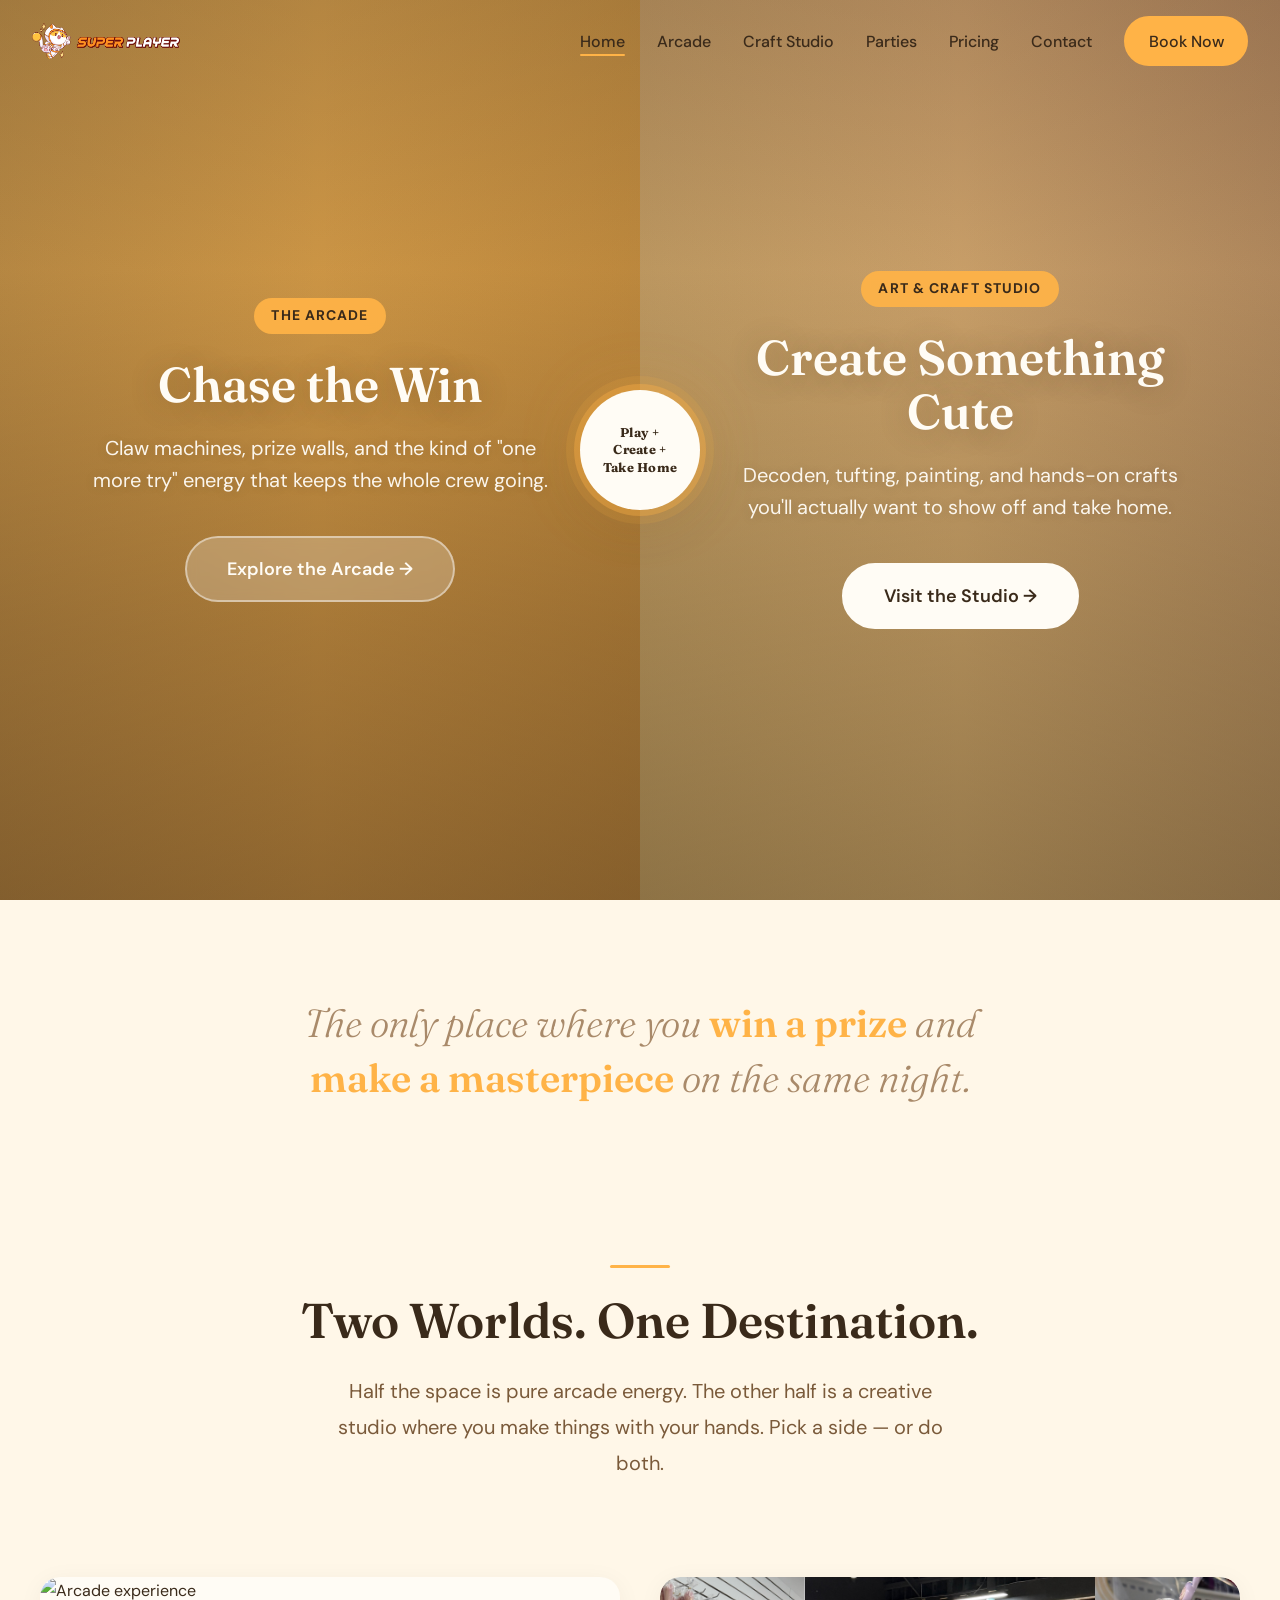
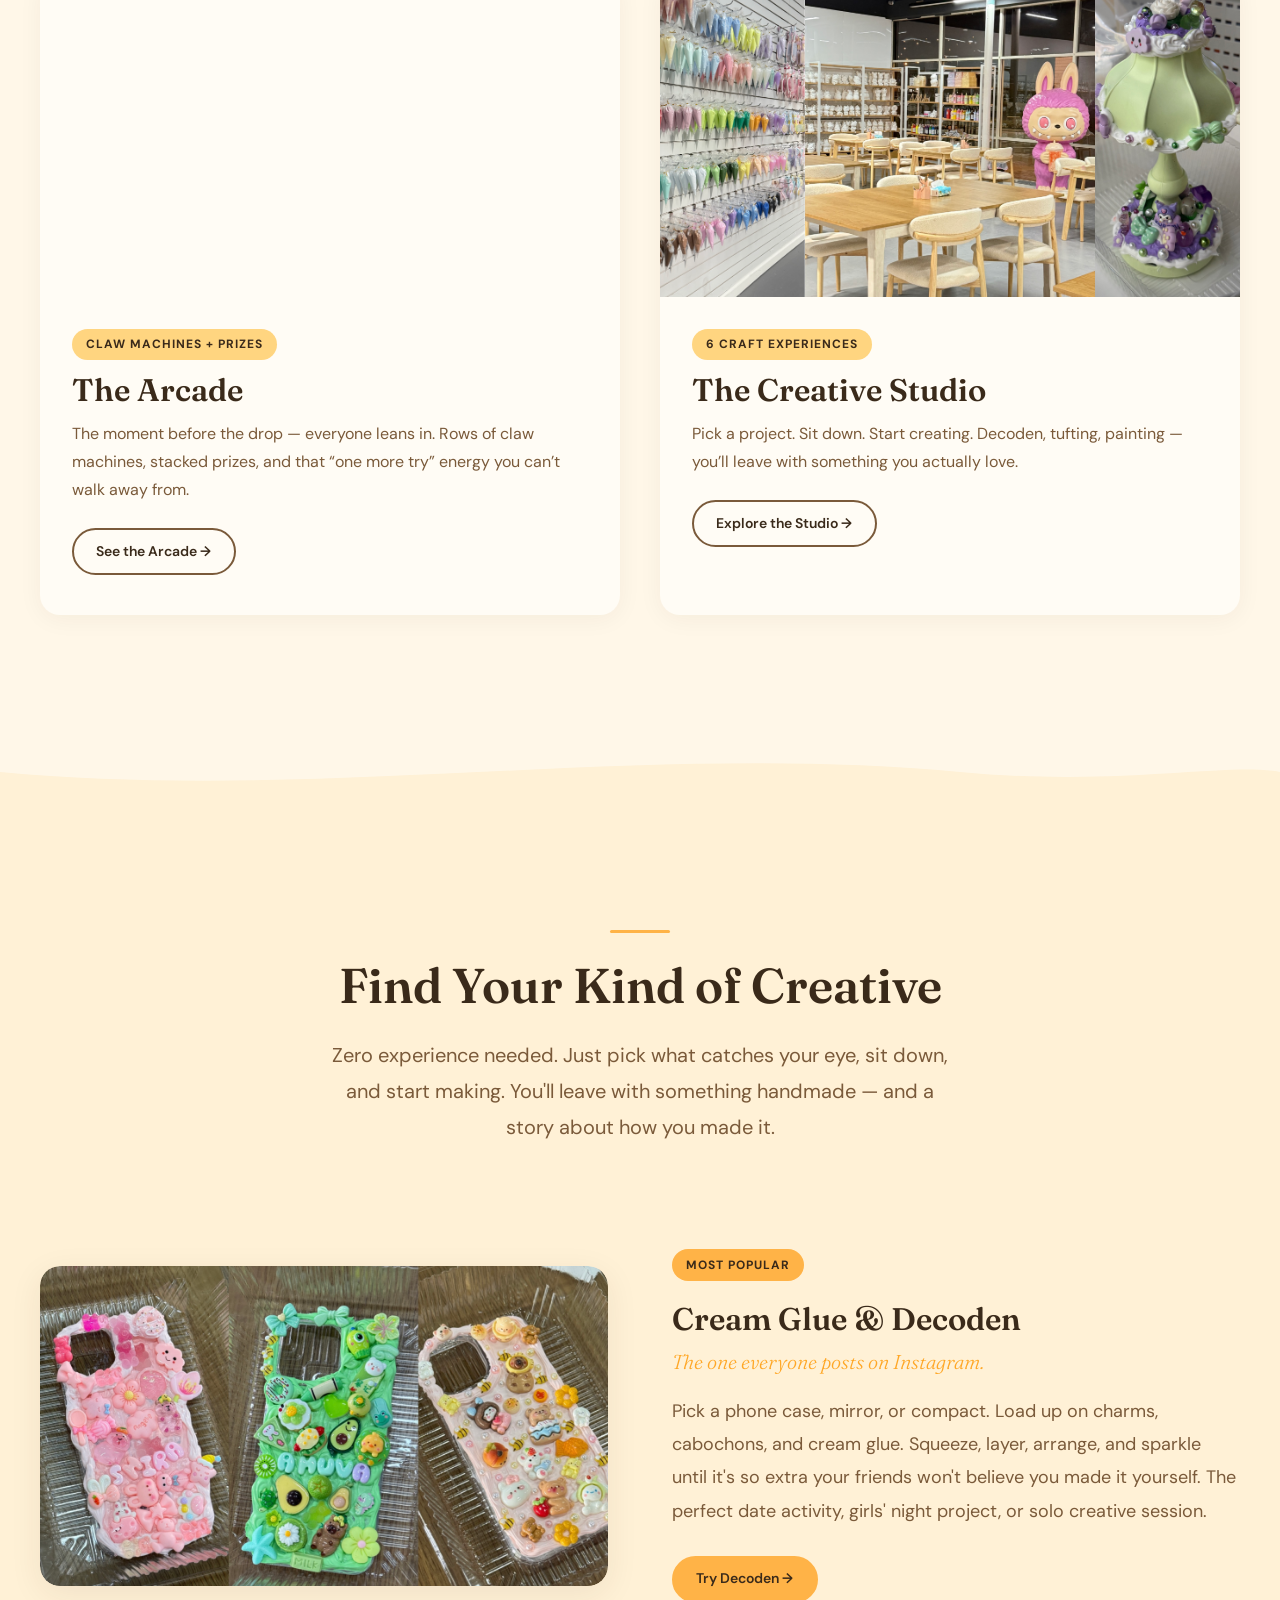
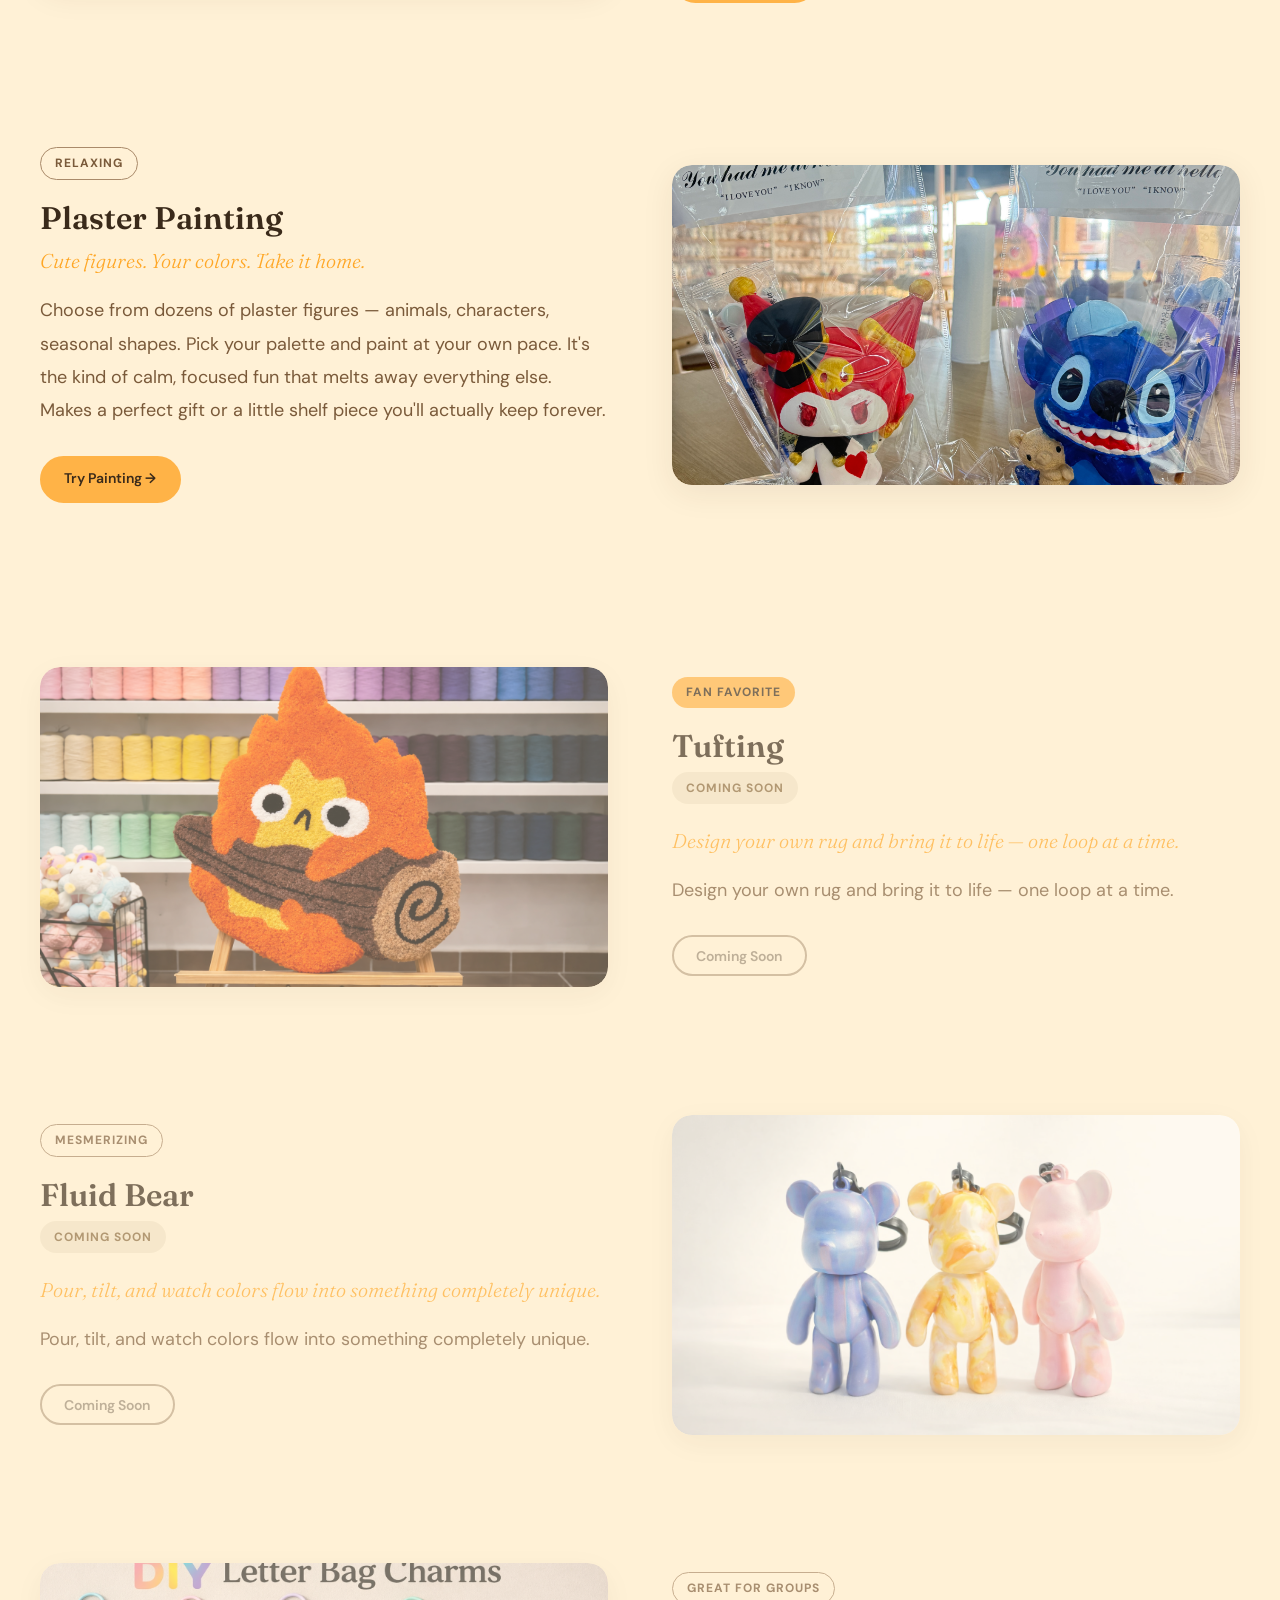
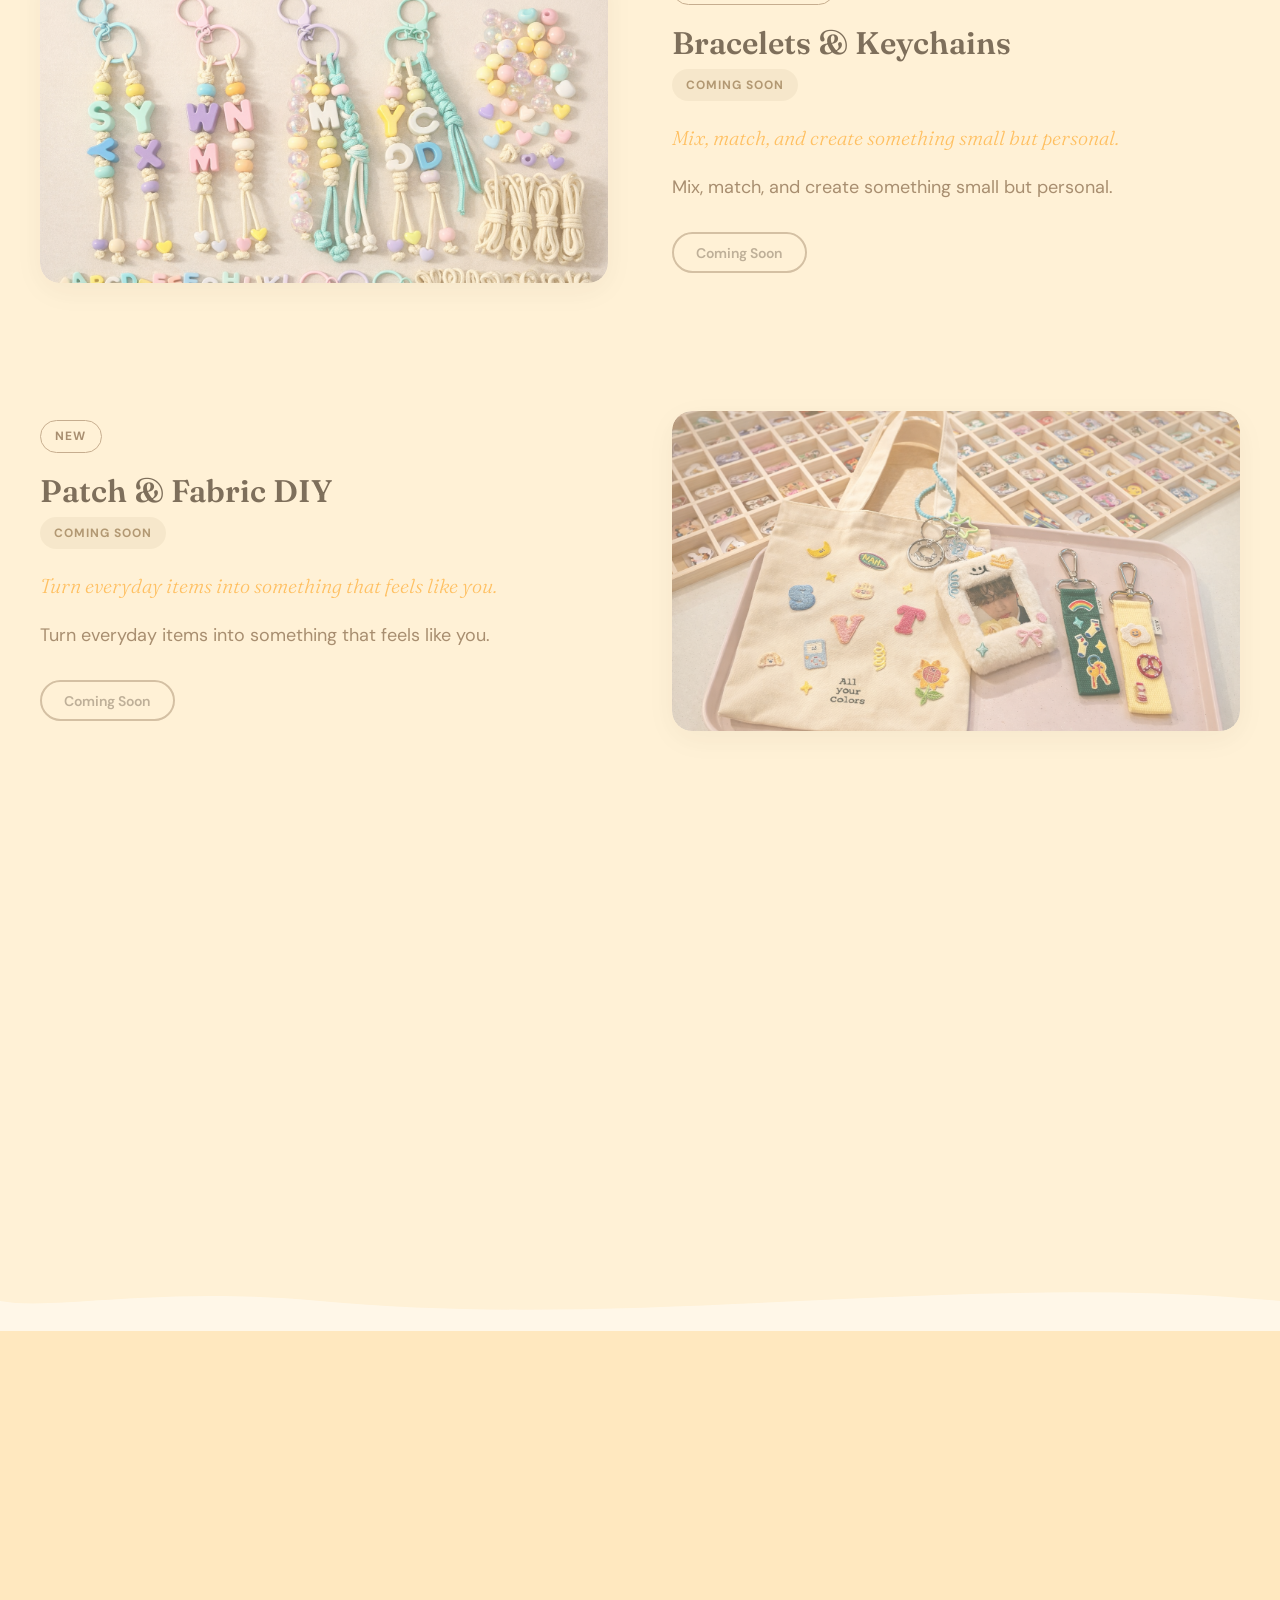
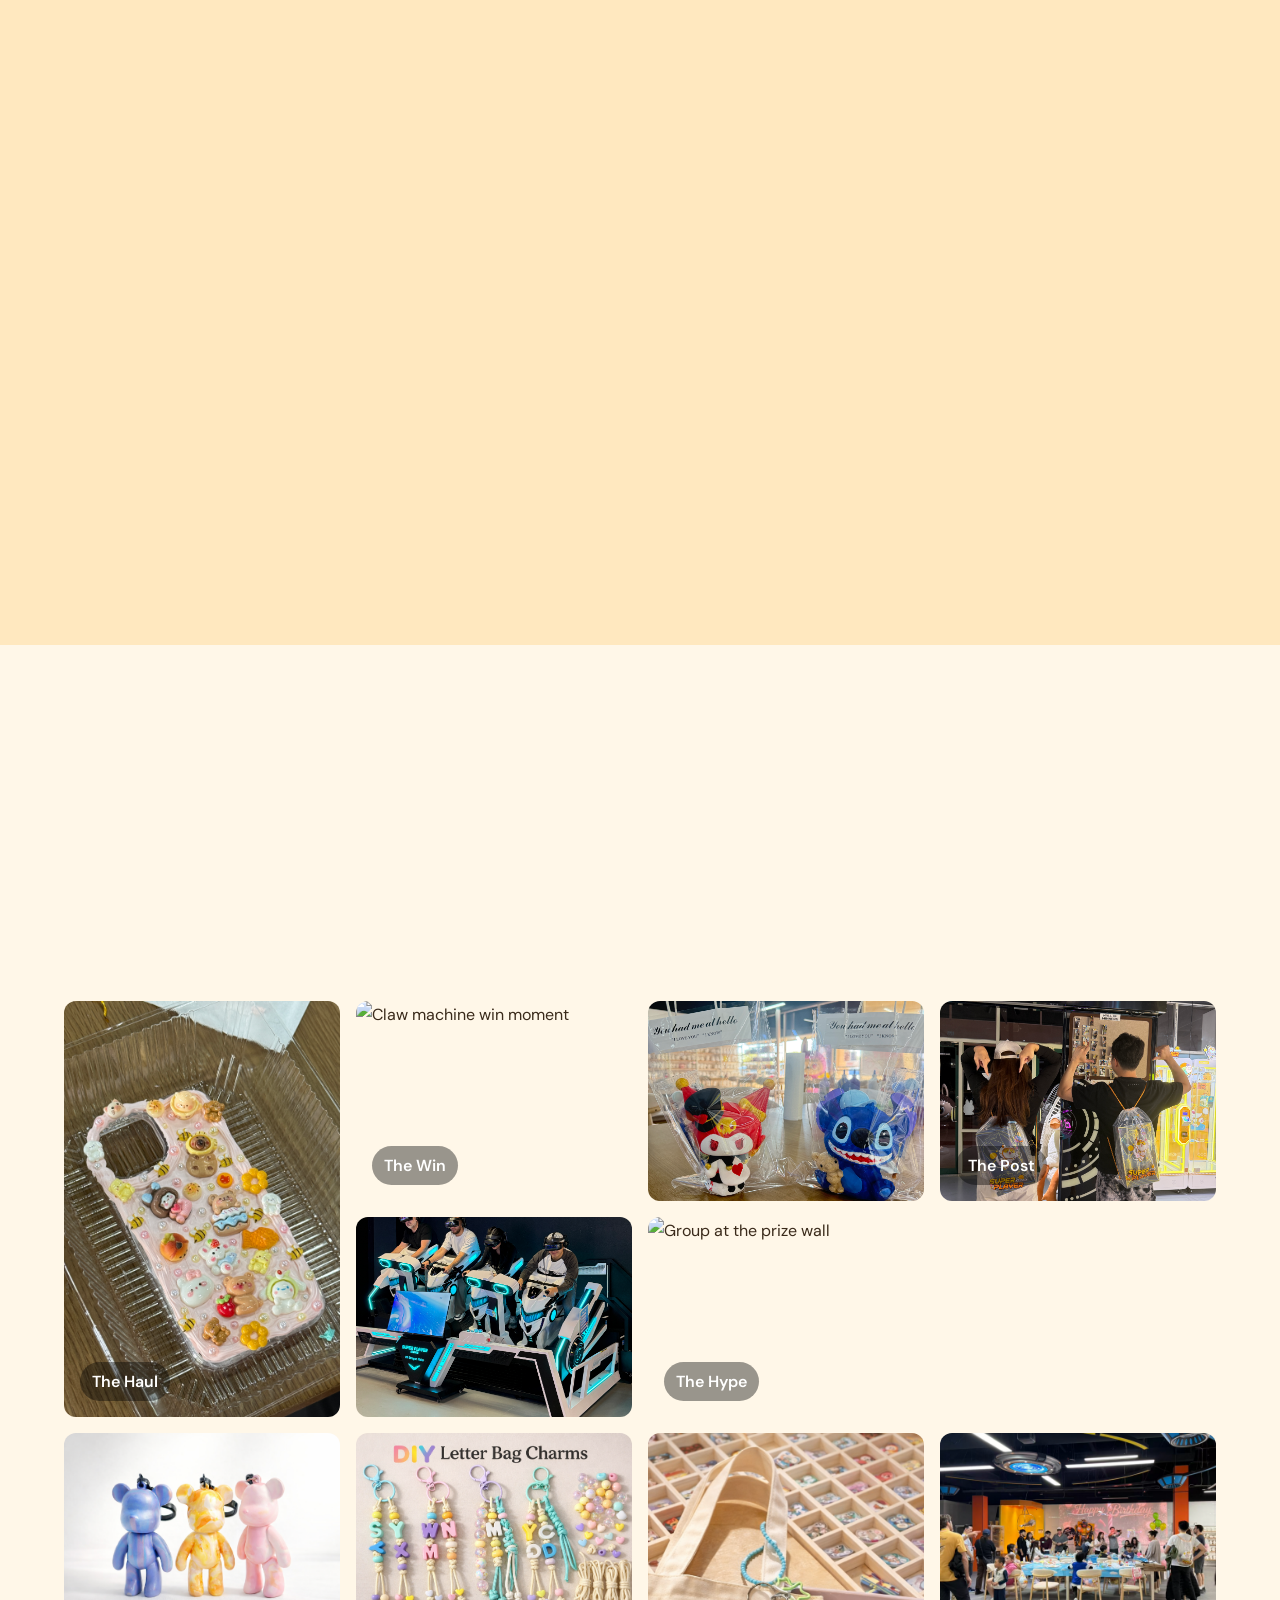
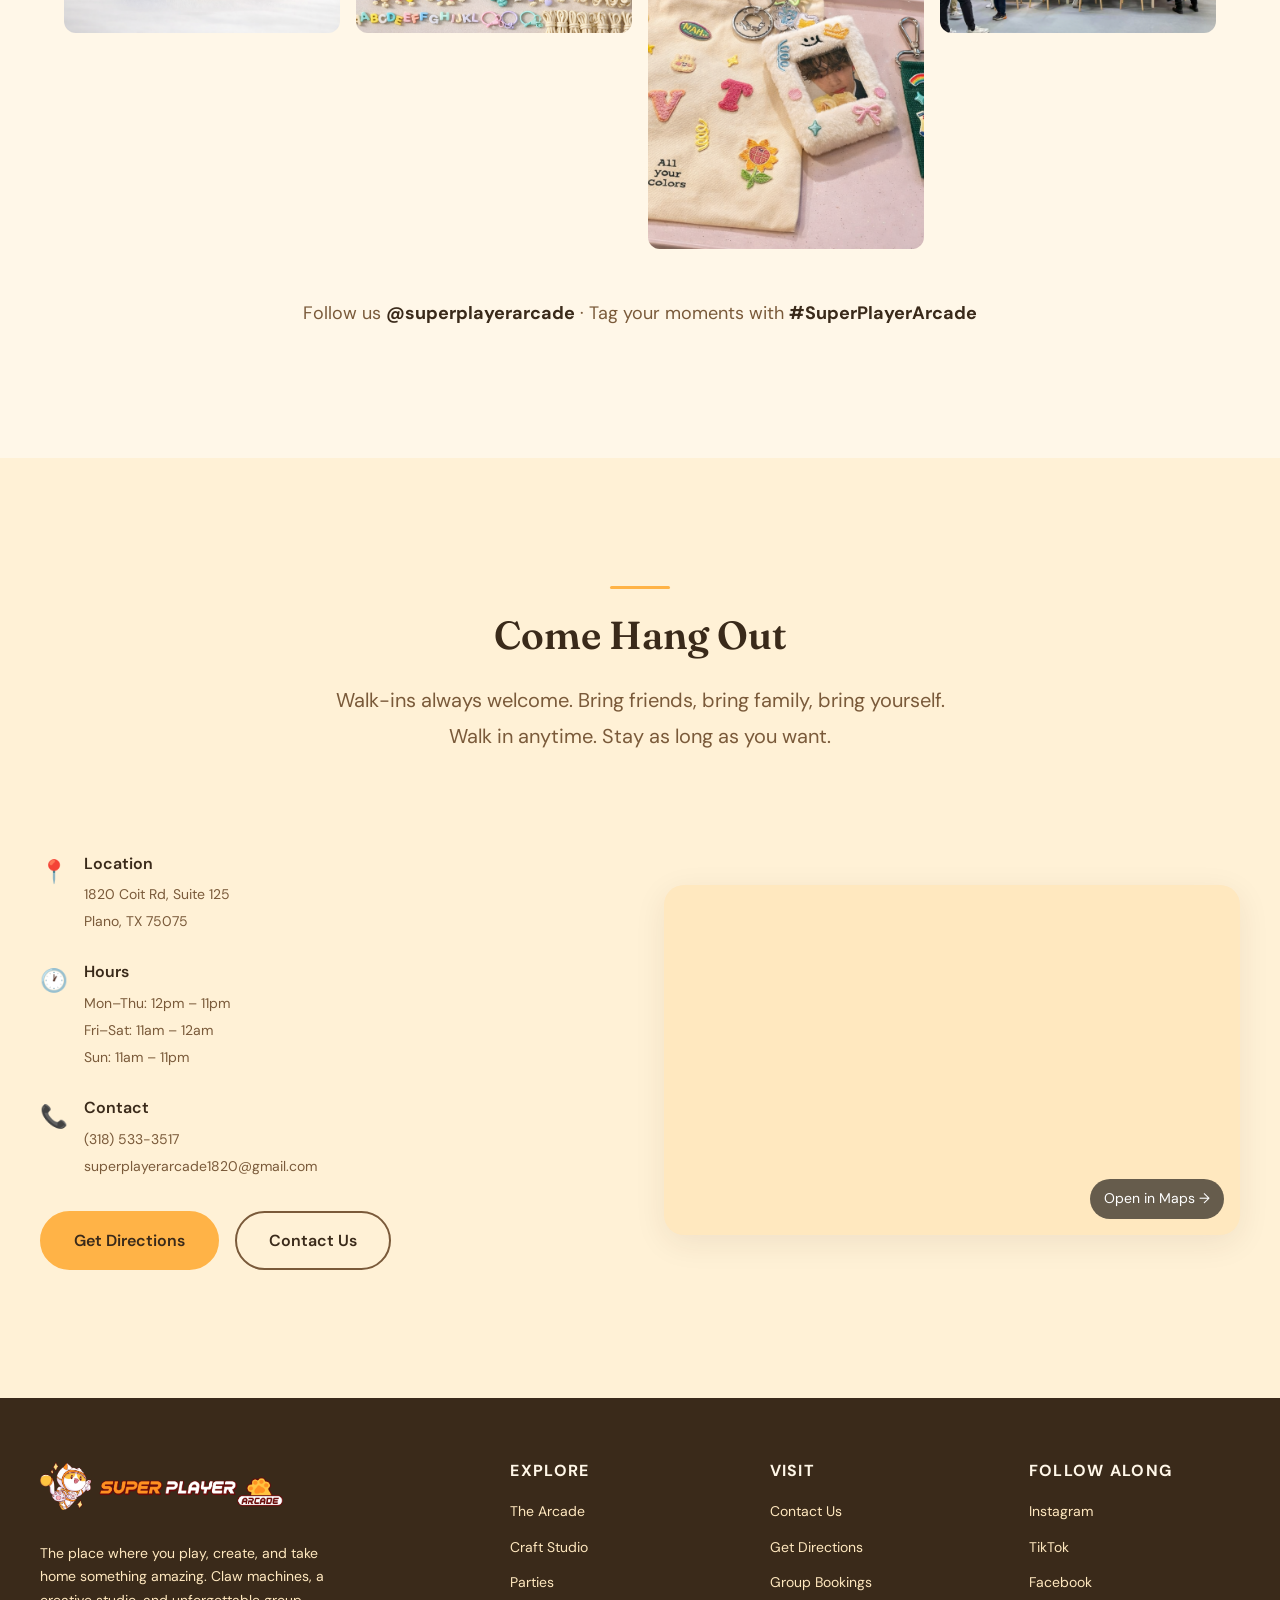
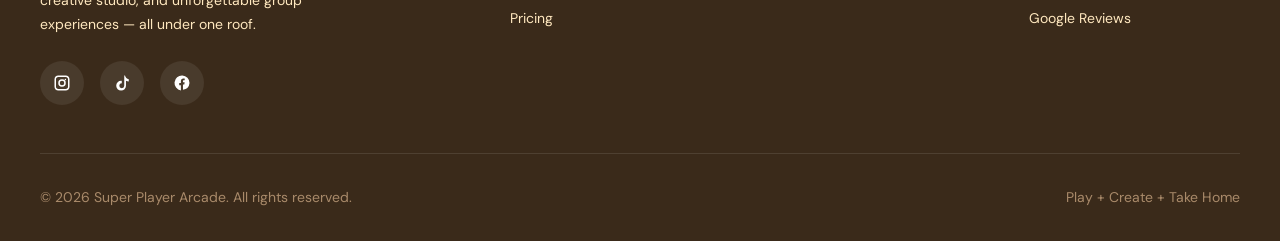
==== commit f2f30635: "update" ====
--- a/index.html
+++ b/index.html
@@ -28,7 +28,7 @@
       <ul class="navbar-links">
         <li><a href="index.html" class="active">Home</a></li>
         <li><a href="arcade.html">Arcade</a></li>
-        <li><a href="studio.html">Art &amp; Craft</a></li>
+        <li><a href="studio.html">Craft Studio</a></li>
         <li><a href="parties.html">Parties</a></li>
         <li><a href="pricing.html">Pricing</a></li>
         <li><a href="contact.html">Contact</a></li>
@@ -48,7 +48,7 @@
     <button class="mobile-menu-close" aria-label="Close menu">&times;</button>
     <a href="index.html">Home</a>
     <a href="arcade.html">Arcade</a>
-    <a href="studio.html">Art &amp; Craft</a>
+    <a href="studio.html">Craft Studio</a>
     <a href="parties.html">Parties</a>
     <a href="pricing.html">Pricing</a>
     <a href="contact.html">Contact</a>
@@ -399,7 +399,7 @@
       </div>
 
       <div style="text-align: center; margin-top: var(--space-2xl);" class="fade-in">
-        <p style="font-size: var(--text-lg); color: var(--brown-medium);">Follow us <strong style="color: var(--brown-dark);">@superplayerarcade1820</strong> &middot; Tag your moments with <strong style="color: var(--brown-dark);">#SuperPlayerArcade</strong></p>
+        <p style="font-size: var(--text-lg); color: var(--brown-medium);">Follow us <strong style="color: var(--brown-dark);">@superplayerarcade</strong> &middot; Tag your moments with <strong style="color: var(--brown-dark);">#SuperPlayerArcade</strong></p>
       </div>
 
     </div>
@@ -480,7 +480,7 @@
         </a>
         <p>The place where you play, create, and take home something amazing. Claw machines, a creative studio, and unforgettable group experiences — all under one roof.</p>
         <div class="footer-social">
-          <a href="https://www.instagram.com/superplayerarcade1820" target="_blank" rel="noopener noreferrer" class="social-icon" aria-label="Instagram">
+          <a href="https://www.instagram.com/superplayerarcade" target="_blank" rel="noopener noreferrer" class="social-icon" aria-label="Instagram">
             <svg viewBox="0 0 24 24" fill="currentColor">
               <path d="M7 2C4.2 2 2 4.2 2 7v10c0 2.8 2.2 5 5 5h10c2.8 0 5-2.2 5-5V7c0-2.8-2.2-5-5-5H7zm10 2c1.7 0 3 1.3 3 3v10c0 1.7-1.3 3-3 3H7c-1.7 0-3-1.3-3-3V7c0-1.7 1.3-3 3-3h10zm-5 3a5 5 0 100 10 5 5 0 000-10zm0 2a3 3 0 110 6 3 3 0 010-6zm4.5-2.8a1 1 0 100 2 1 1 0 000-2z"/>
             </svg>
@@ -501,7 +501,7 @@
       <div class="footer-col">
         <h4>Explore</h4>
         <a href="arcade.html">The Arcade</a>
-        <a href="studio.html">Art &amp; Craft</a>
+        <a href="studio.html">Craft Studio</a>
         <a href="parties.html">Parties</a>
         <a href="pricing.html">Pricing</a>
       </div>
@@ -515,7 +515,7 @@
 
       <div class="footer-col">
         <h4>Follow Along</h4>
-        <a href="https://www.instagram.com/superplayerarcade1820" target="_blank" rel="noopener noreferrer">Instagram</a>
+        <a href="https://www.instagram.com/superplayerarcade" target="_blank" rel="noopener noreferrer">Instagram</a>
         <a href="https://www.tiktok.com/@superplayerarcade.us?_r=1&_t=ZT-95MCGL3fWwv" target="_blank" rel="noopener noreferrer">TikTok</a>
         <a href="https://www.facebook.com/" target="_blank" rel="noopener noreferrer">Facebook</a>
         <a href="https://maps.app.goo.gl/94XYhCibA2AoW1wz7" target="_blank" rel="noopener noreferrer">Google Reviews</a>
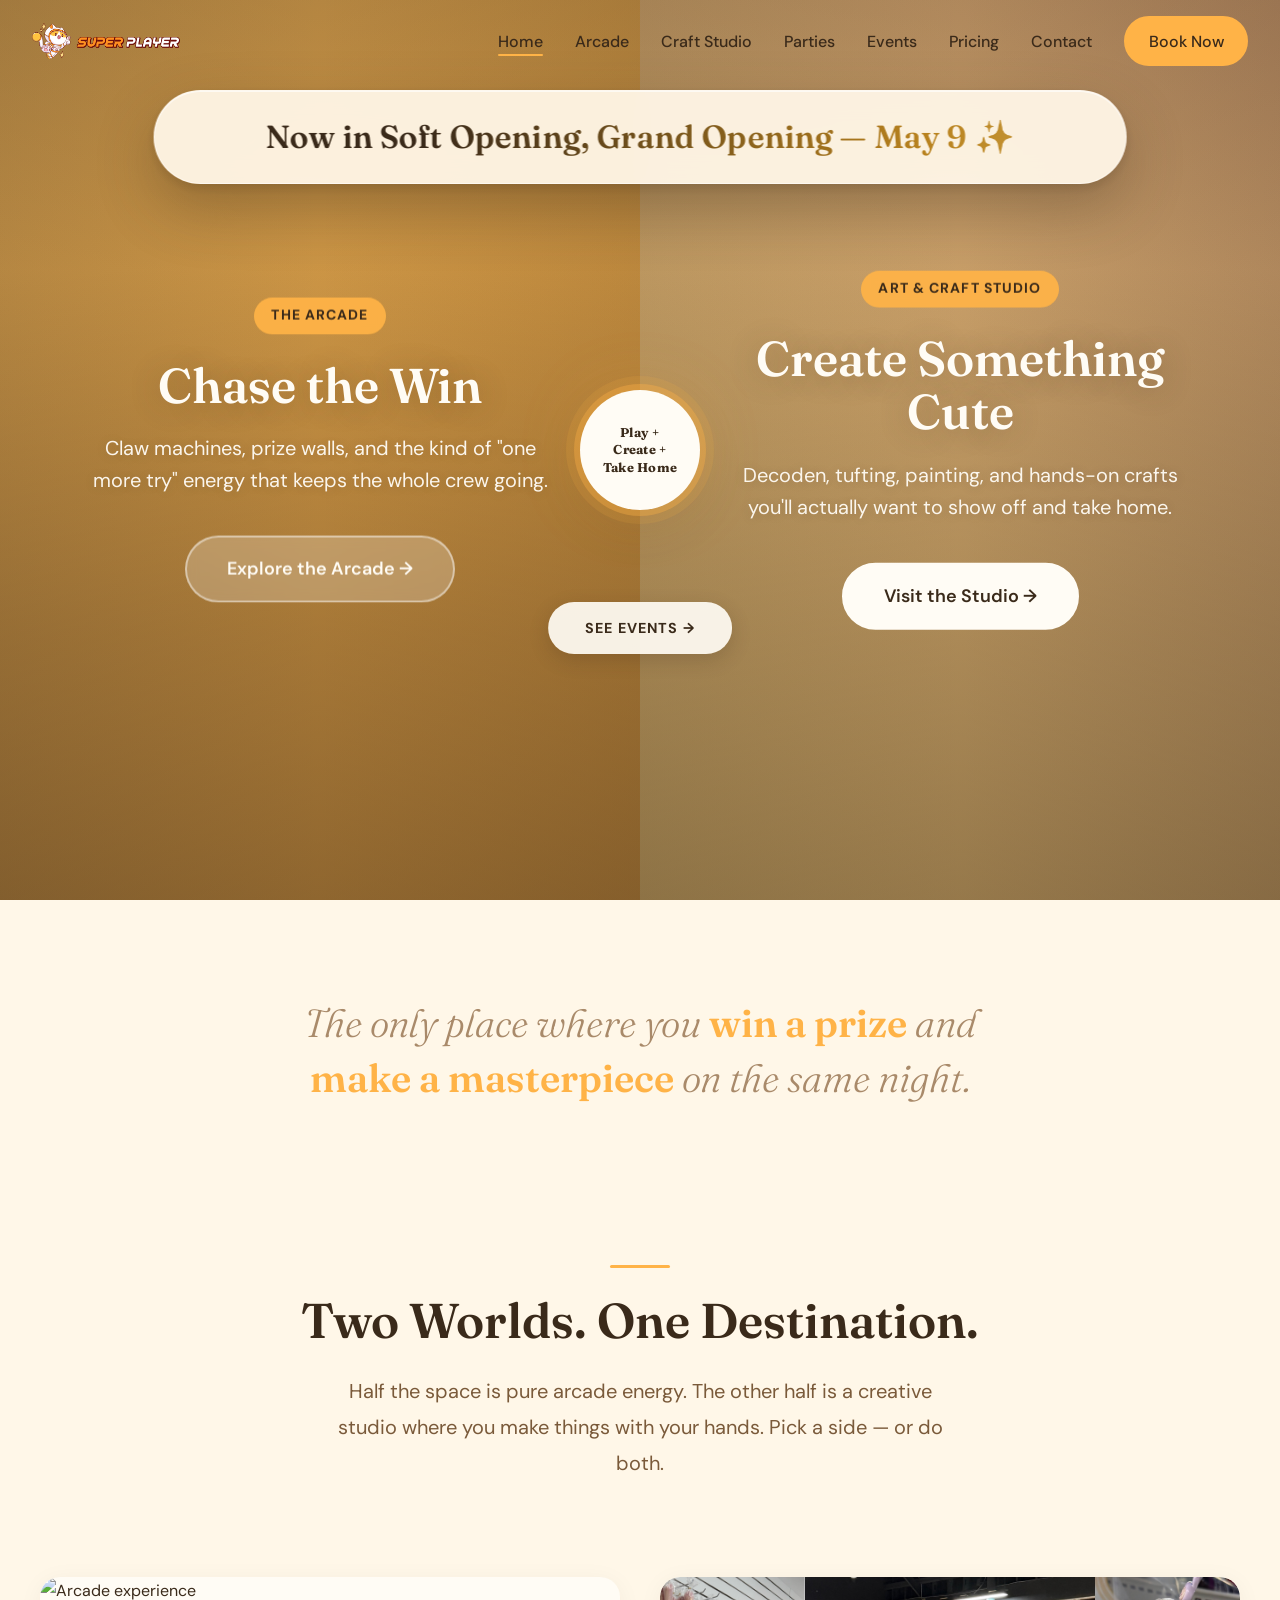
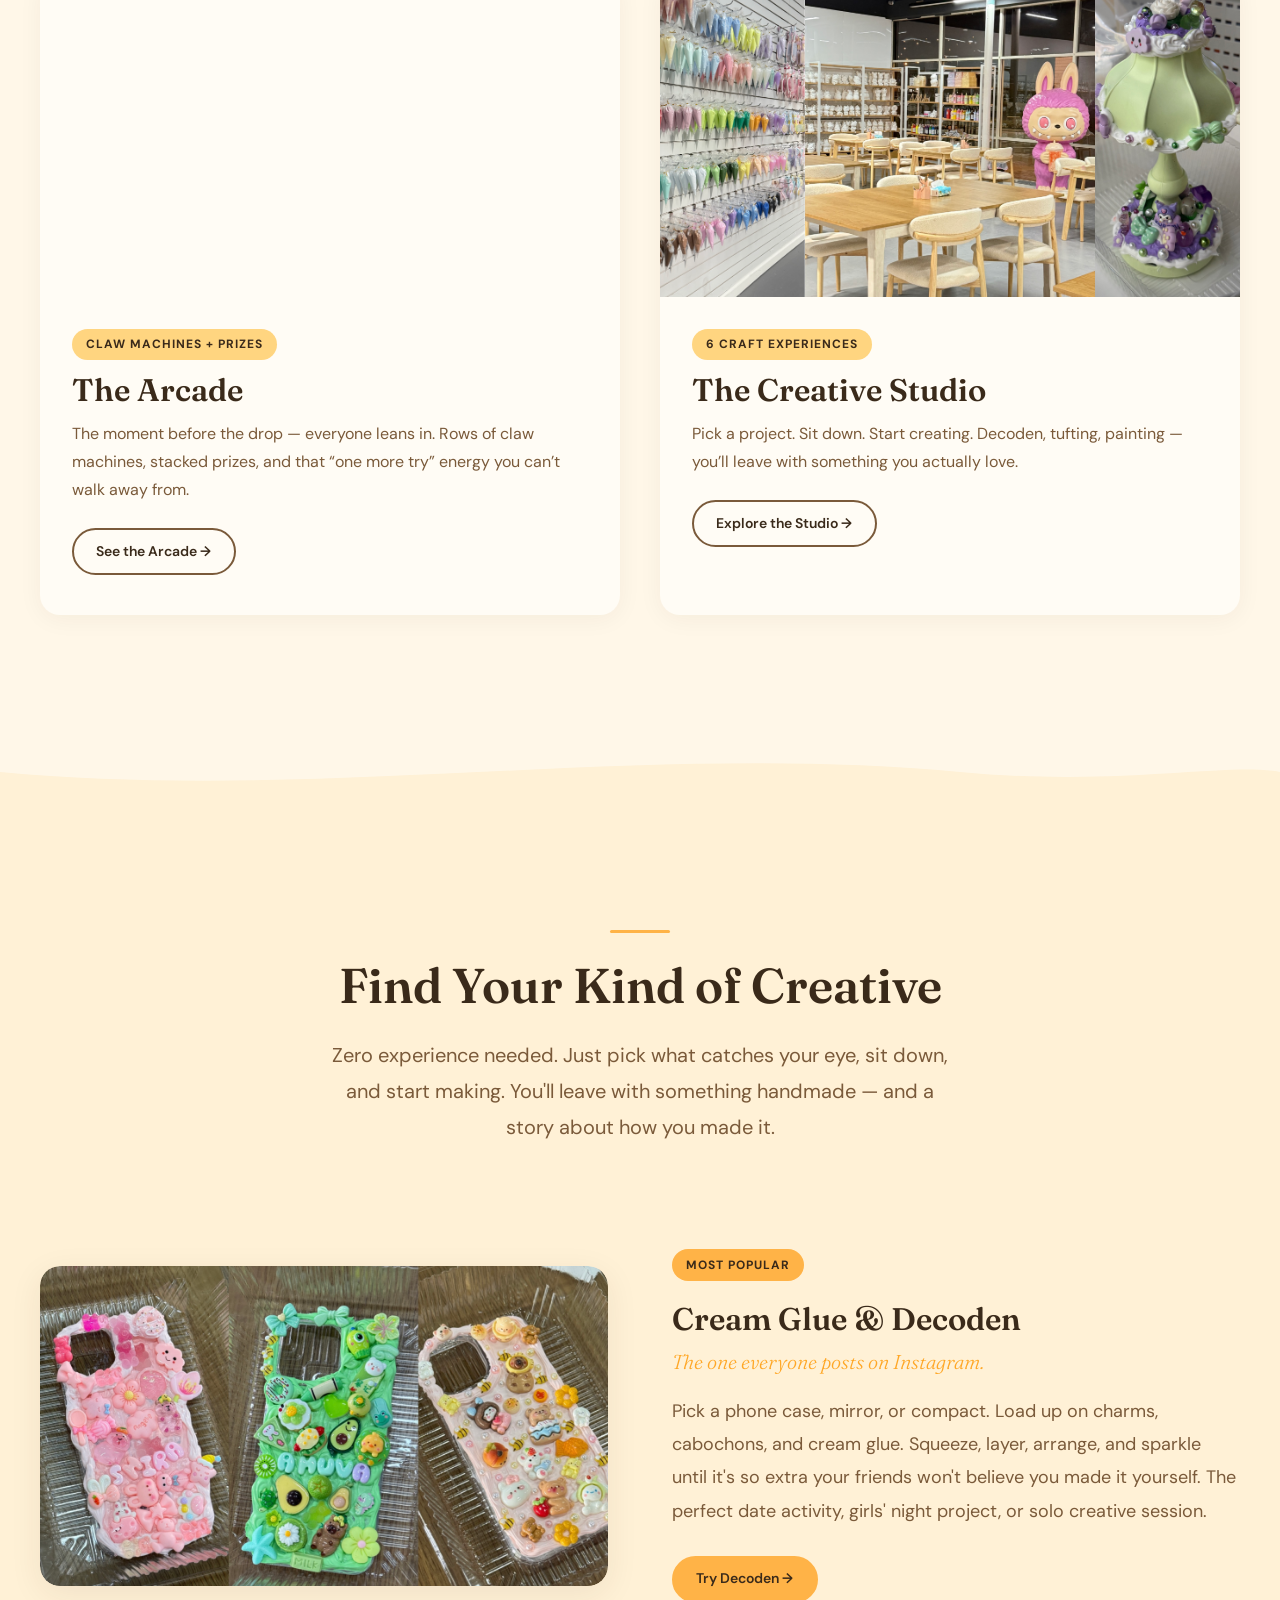
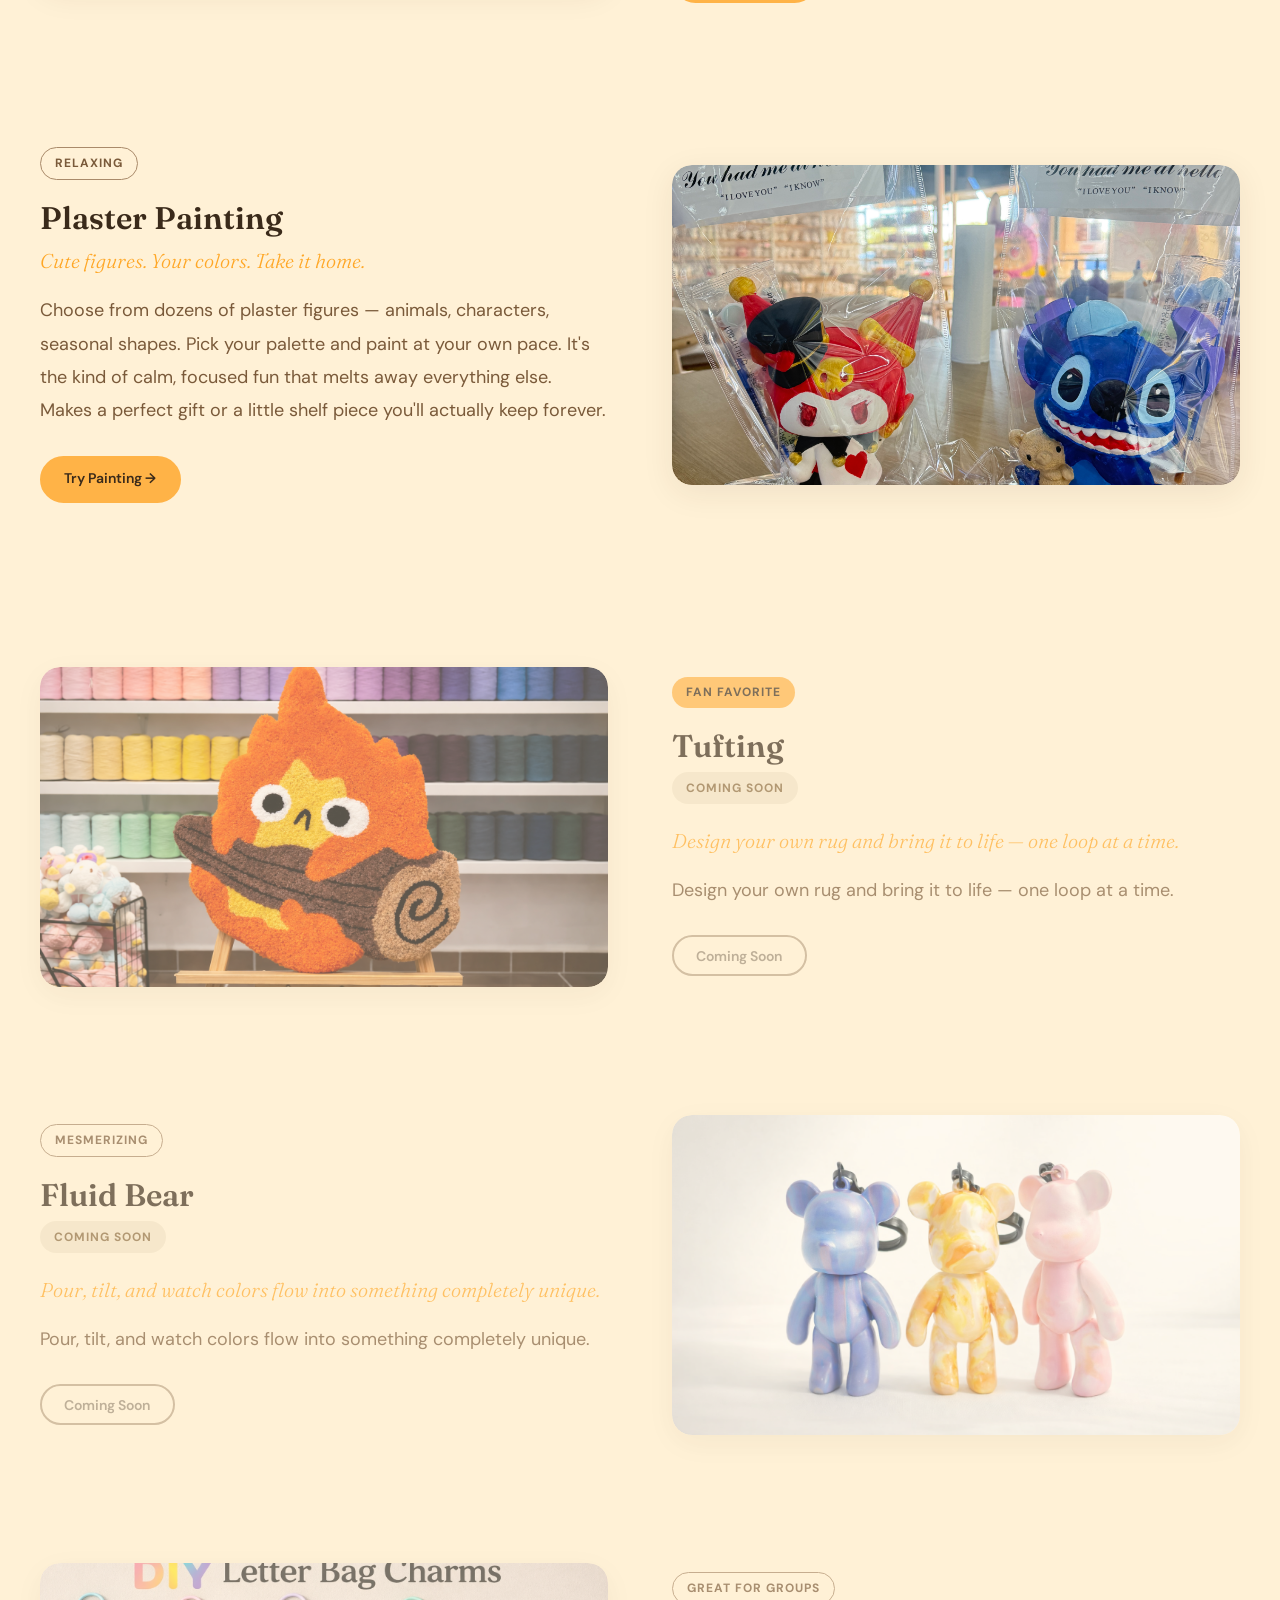
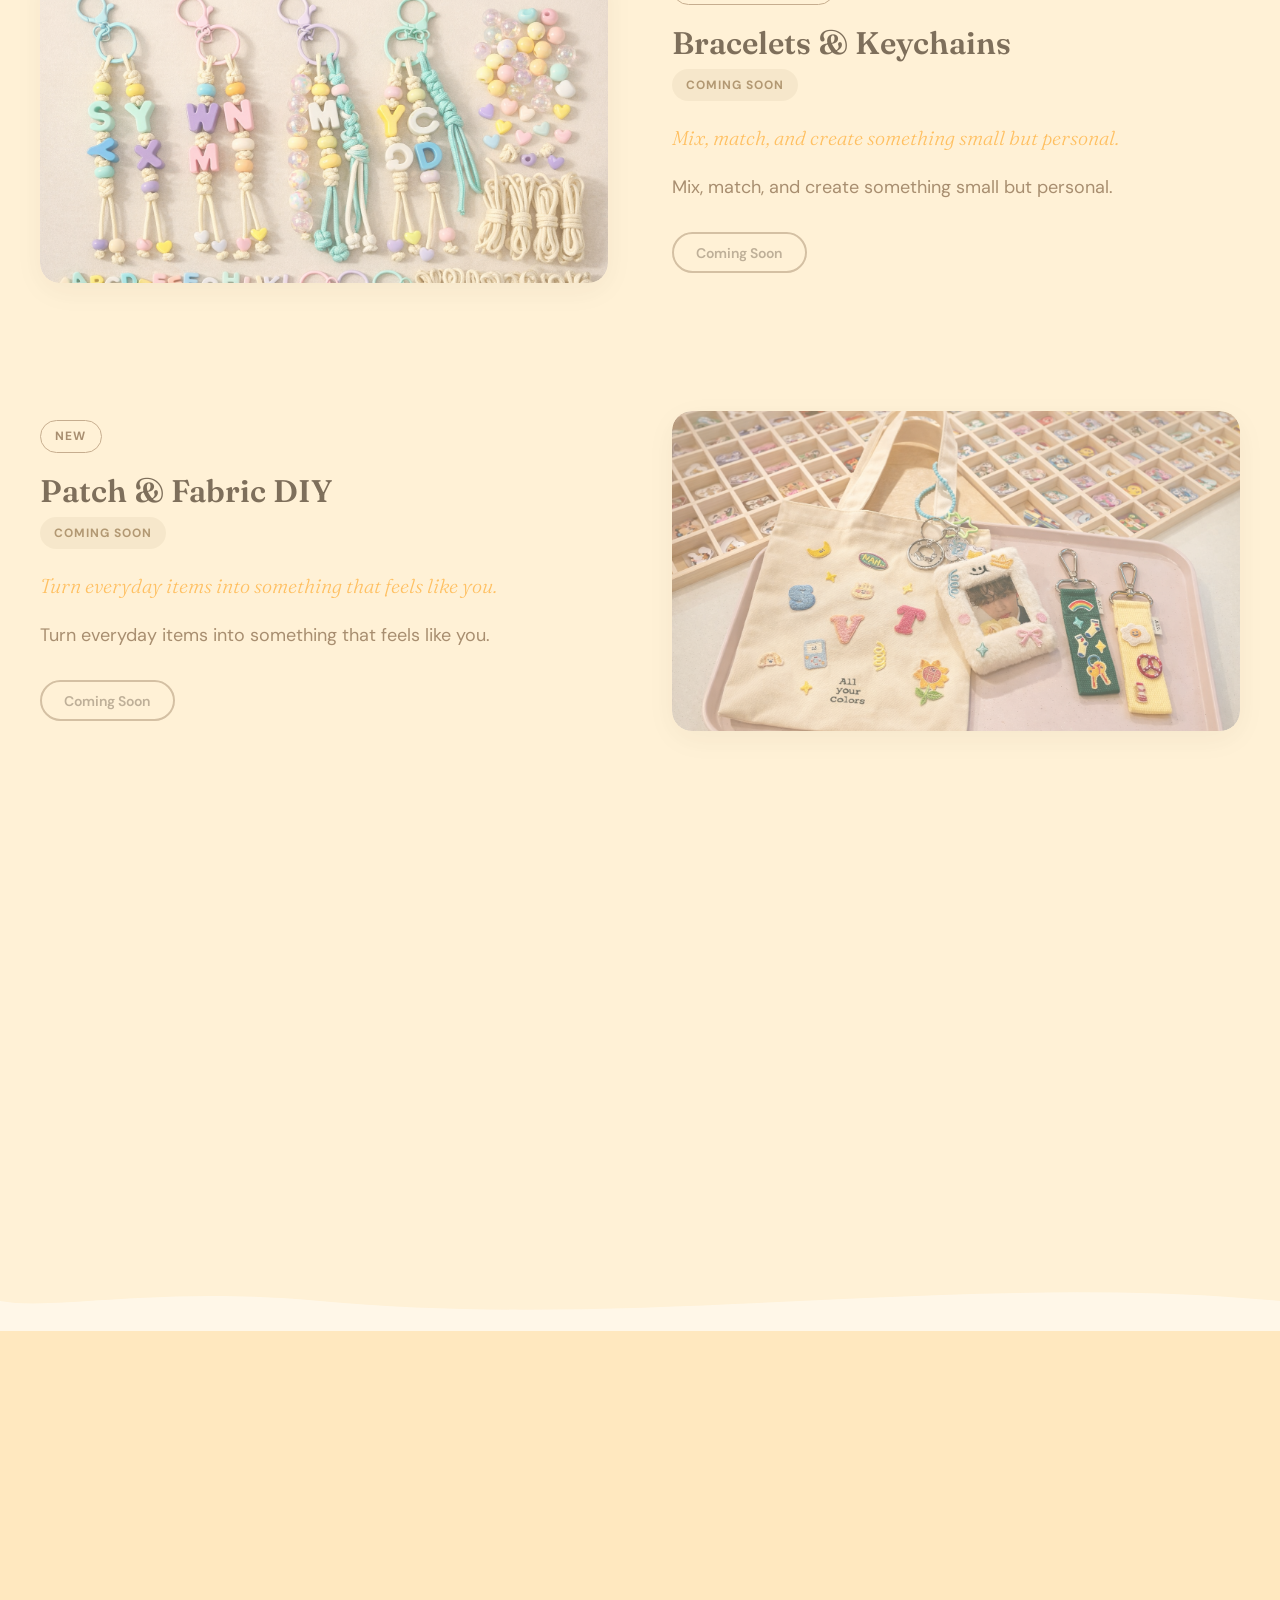
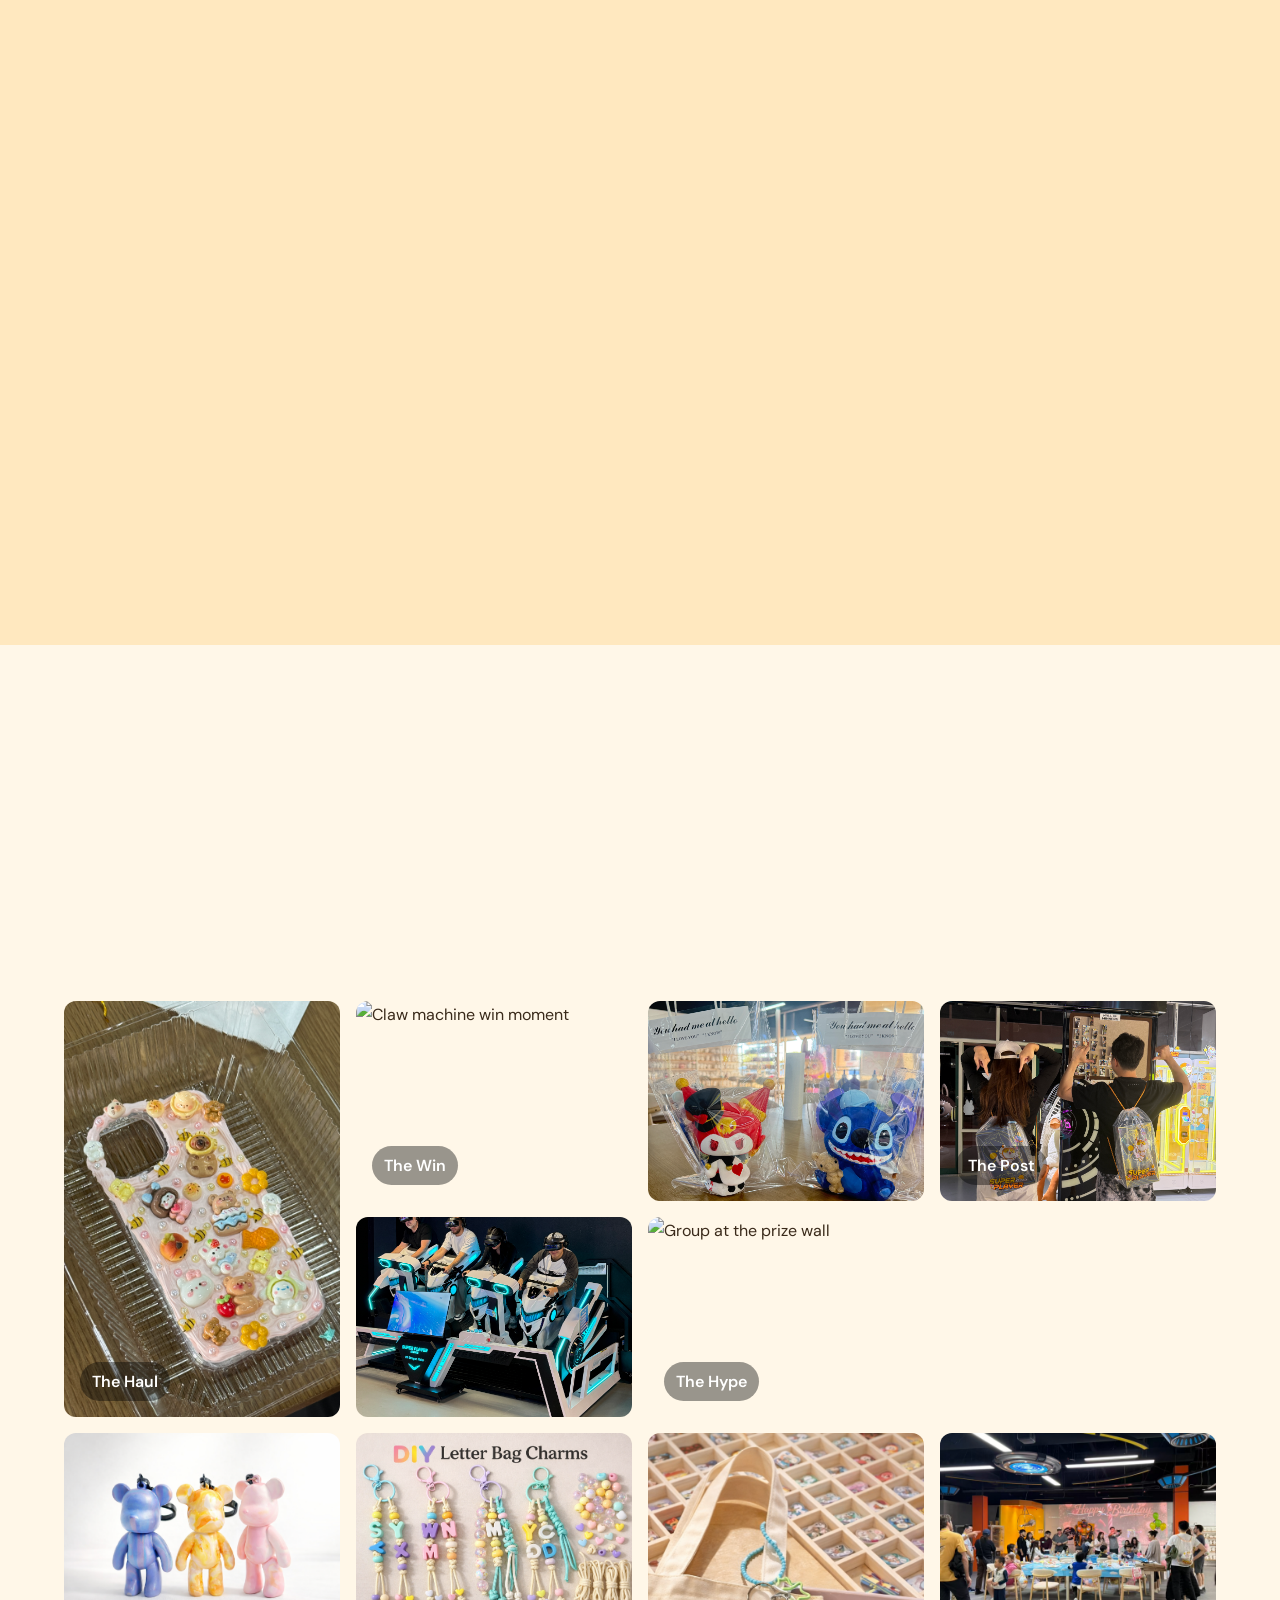
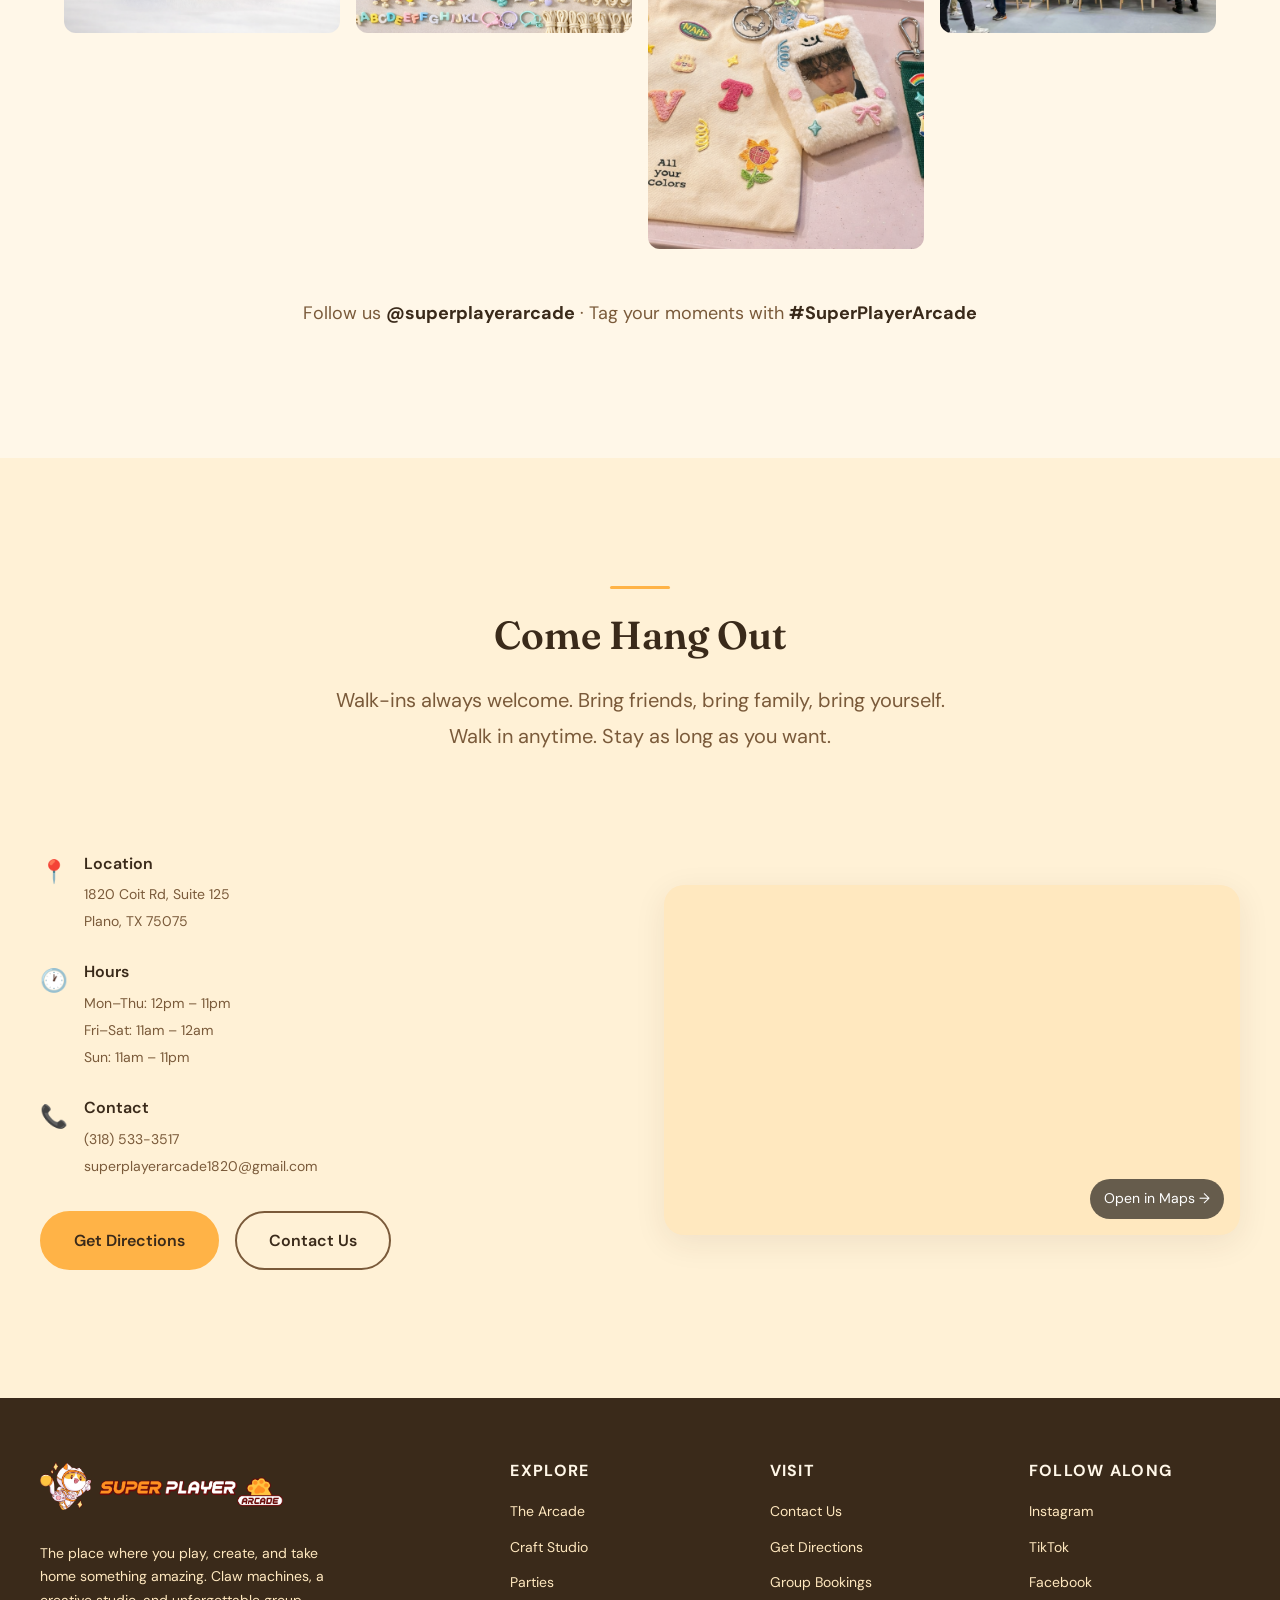
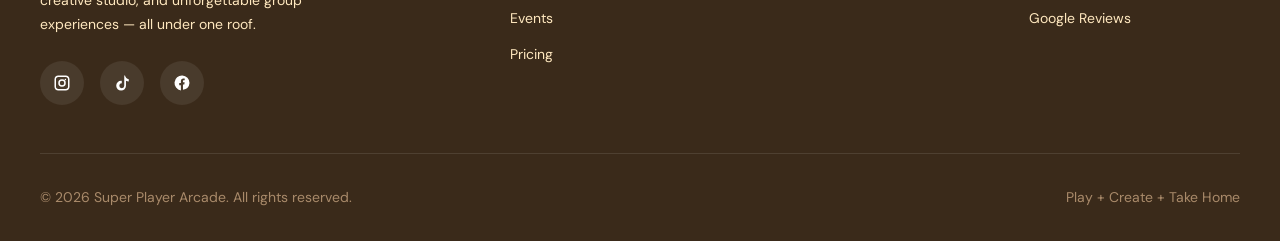
==== commit 478a3a20: "update" ====
--- a/index.html
+++ b/index.html
@@ -30,6 +30,7 @@
         <li><a href="arcade.html">Arcade</a></li>
         <li><a href="studio.html">Craft Studio</a></li>
         <li><a href="parties.html">Parties</a></li>
+        <li><a href="events.html">Events</a></li>
         <li><a href="pricing.html">Pricing</a></li>
         <li><a href="contact.html">Contact</a></li>
         <li><a href="contact.html" class="btn btn-primary btn-sm">Book Now</a></li>
@@ -50,6 +51,7 @@
     <a href="arcade.html">Arcade</a>
     <a href="studio.html">Craft Studio</a>
     <a href="parties.html">Parties</a>
+    <a href="events.html">Events</a>
     <a href="pricing.html">Pricing</a>
     <a href="contact.html">Contact</a>
     <a href="contact.html" class="btn btn-primary" style="margin-top: 1rem;">Book Now</a>
@@ -85,10 +87,18 @@
       </div>
     </div>
 
+    <!-- GRAND OPENING ANNOUNCEMENT — large centered pill banner above center badge -->
+    <div class="hero-opening-tag" role="status" aria-label="Grand Opening announcement">
+      <span class="hero-opening-text">Now in Soft Opening, Grand Opening &mdash; May&nbsp;9 ✨</span>
+    </div>
+
     <!-- CENTER BADGE -->
     <div class="hero-center-badge">
       <span>Play +<br>Create +<br>Take Home</span>
     </div>
+
+    <!-- CENTER EVENTS BUTTON — sits below the center badge -->
+    <a href="events.html" class="hero-events-btn">See Events &rarr;</a>
 
     <!-- RIGHT: CREATIVE STUDIO -->
     <div class="hero-half hero-studio">
@@ -503,6 +513,7 @@
         <a href="arcade.html">The Arcade</a>
         <a href="studio.html">Craft Studio</a>
         <a href="parties.html">Parties</a>
+        <a href="events.html">Events</a>
         <a href="pricing.html">Pricing</a>
       </div>
 
--- a/css/styles.css
+++ b/css/styles.css
@@ -599,9 +599,13 @@
 }
 
 .hero-content {
-  position: relative;
+  position: absolute;
+  top: 50%;
+  left: 50%;
+  transform: translate(-50%, -50%);
   z-index: 3;
   max-width: 460px;
+  width: calc(100% - 6rem);  /* respect the 3rem side padding on each hero half */
 }
 
 .hero-content .badge {
@@ -679,6 +683,118 @@
   letter-spacing: 0.02em;
 }
 
+/* Grand Opening announcement — large prominent pill banner spanning upper-middle
+   hero. Warm cream translucent background, elegant dark text, soft shadow.
+   Acts as a primary focal element, not a small caption. */
+.hero-opening-tag {
+  position: absolute;
+  top: 10%;                      /* upper hero — clear of top edge, well above center badge */
+  left: 50%;
+  transform: translateX(-50%);
+  z-index: 20;
+  width: 76%;                    /* spans ~three-quarters of the hero */
+  max-width: 1040px;
+  min-width: 320px;
+  padding: 26px 68px;
+  background: rgba(255, 247, 232, 0.94);  /* warm cream, softly translucent */
+  border: 1px solid rgba(255, 255, 255, 0.55);
+  border-radius: var(--radius-pill);
+  box-shadow:
+    0 24px 60px rgba(58, 42, 26, 0.32),
+    0 4px 10px rgba(58, 42, 26, 0.14),
+    inset 0 1px 0 rgba(255, 255, 255, 0.65);
+  -webkit-backdrop-filter: blur(12px) saturate(1.08);
+  backdrop-filter: blur(12px) saturate(1.08);
+  text-align: center;
+  pointer-events: none;          /* clicks pass through to the video panels */
+}
+
+/* Shimmer keyframe — gradient slides slowly left-to-right across the text */
+@keyframes shimmer-text {
+  0%   { background-position: 200% center; }
+  100% { background-position: -200% center; }
+}
+
+.hero-opening-text {
+  display: block;
+  font-family: 'Fraunces', serif;
+  font-size: 2rem;
+  font-weight: 600;
+  line-height: 1.25;
+  letter-spacing: 0.005em;
+  white-space: nowrap;           /* single line on desktop/tablet */
+
+  /* Animated warm shimmer: brown → gold → cream → gold → brown */
+  background: linear-gradient(
+    90deg,
+    #3A2A1A  0%,
+    #3A2A1A  8%,
+    #B8821E 28%,
+    #E8C97A 46%,
+    #FFF1D6 50%,
+    #E8C97A 54%,
+    #B8821E 72%,
+    #3A2A1A 92%,
+    #3A2A1A 100%
+  );
+  background-size: 300% 100%;
+  background-clip: text;
+  -webkit-background-clip: text;
+  -webkit-text-fill-color: transparent;
+  color: transparent;            /* fallback for non-webkit */
+
+  animation: shimmer-text 4s linear infinite;
+}
+
+
+/* Center Events button — third point of the inverted triangle below the badge */
+.hero-events-btn {
+  /* Badge center at 50%, radius 60px + 18px max pulse ring = 78px to ring edge.
+     152px total offset → 74px of clear air below the ring, placing the button
+     clearly beneath the left/right CTA line for a strong inverted-triangle read. */
+  position: absolute;
+  top: calc(50% + 152px);
+  left: 50%;
+  transform: translateX(-50%);
+  z-index: 20;
+
+  /* Warm-white pill — same material as the badge, intentional but still secondary */
+  display: inline-flex;
+  align-items: center;
+  white-space: nowrap;
+  padding: 0.8rem 2.25rem;
+  border-radius: var(--radius-pill);
+  background: rgba(255, 252, 245, 0.92);
+  color: var(--brown-dark);
+  border: 1.5px solid transparent;
+  text-decoration: none;
+
+  font-family: 'DM Sans', sans-serif;
+  font-size: 0.9rem;
+  font-weight: 700;
+  text-transform: uppercase;
+  letter-spacing: 0.08em;
+
+  box-shadow: 0 6px 20px rgba(58, 42, 26, 0.2);
+  transition:
+    background var(--transition-fast),
+    box-shadow var(--transition-fast),
+    transform var(--transition-fast);
+}
+
+.hero-events-btn:hover,
+.hero-events-btn:focus-visible {
+  background: var(--warm-white);
+  box-shadow: 0 8px 24px rgba(58, 42, 26, 0.25);
+  transform: translateX(-50%) translateY(-3px);
+  outline: none;
+}
+
+.hero-events-btn:focus-visible {
+  outline: 2px solid var(--accent);
+  outline-offset: 3px;
+}
+
 
 /* --- PULLQUOTE — visual rhythm break --- */
 .pullquote-section {
@@ -1277,6 +1393,24 @@
     height: 100px;
   }
 
+  /* Hide center Events button on mobile — nav carries the link */
+  .hero-events-btn {
+    display: none;
+  }
+
+  /* Keep Grand Opening pill visible on mobile, allow wrapping, remain prominent */
+  .hero-opening-tag {
+    top: 24px;
+    width: calc(100% - 24px);
+    max-width: calc(100% - 24px);
+    min-width: 0;
+    padding: 16px 24px;
+  }
+  .hero-opening-text {
+    font-size: 1.1rem;
+    white-space: normal;         /* allow wrap onto two lines on narrow screens */
+  }
+
   .hero-center-badge span {
     font-size: 0.7rem;
   }
@@ -1286,6 +1420,10 @@
   }
   .hero-studio .hero-center-badge {
     display: none;
+  }
+
+  .hero-content {
+    width: calc(100% - 4rem);  /* narrower side padding on mobile (2rem each side) */
   }
 
   .hero-content h1 {
@@ -1396,3 +1534,11 @@
     font-size: var(--text-xl);
   }
 }
+
+/* Stop shimmer for users who prefer reduced motion — text stays gold-toned */
+@media (prefers-reduced-motion: reduce) {
+  .hero-opening-text {
+    animation: none;
+    background-position: 50% center;  /* lock gradient at the warm gold mid-point */
+  }
+}
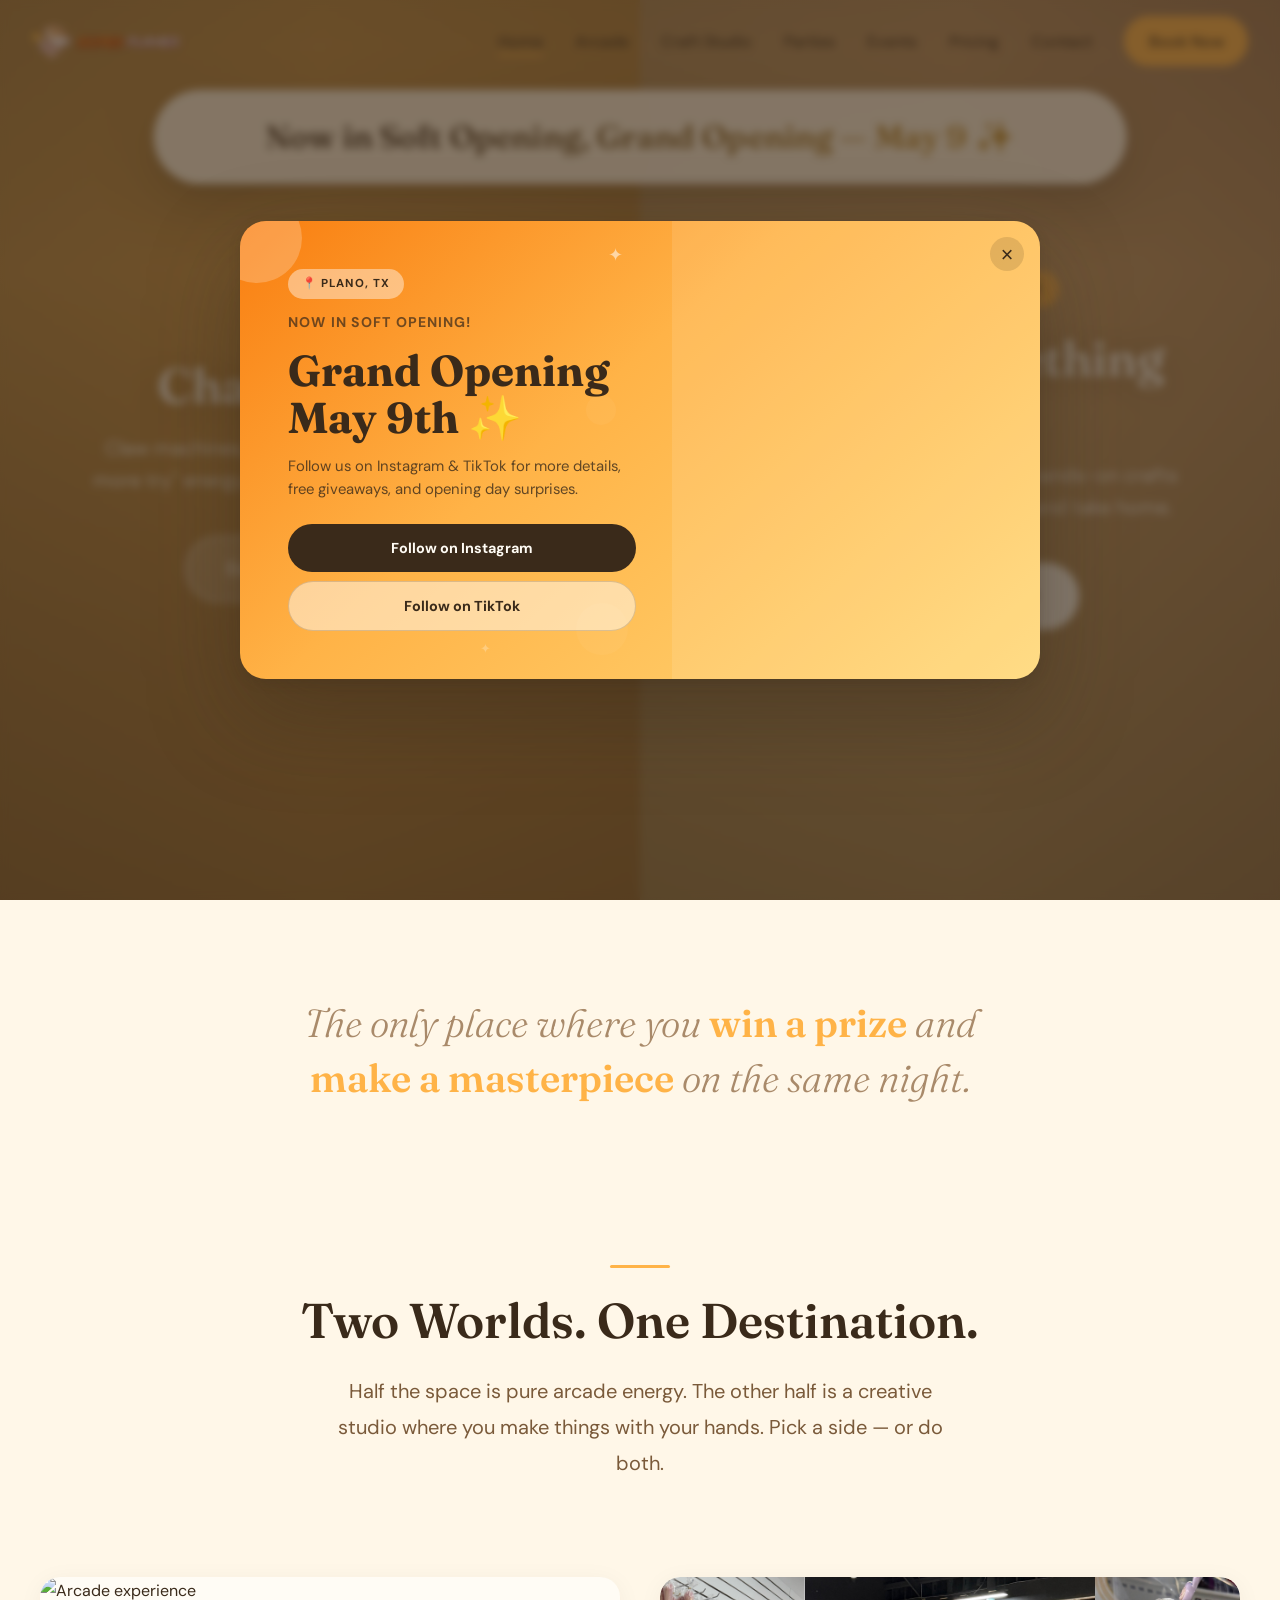
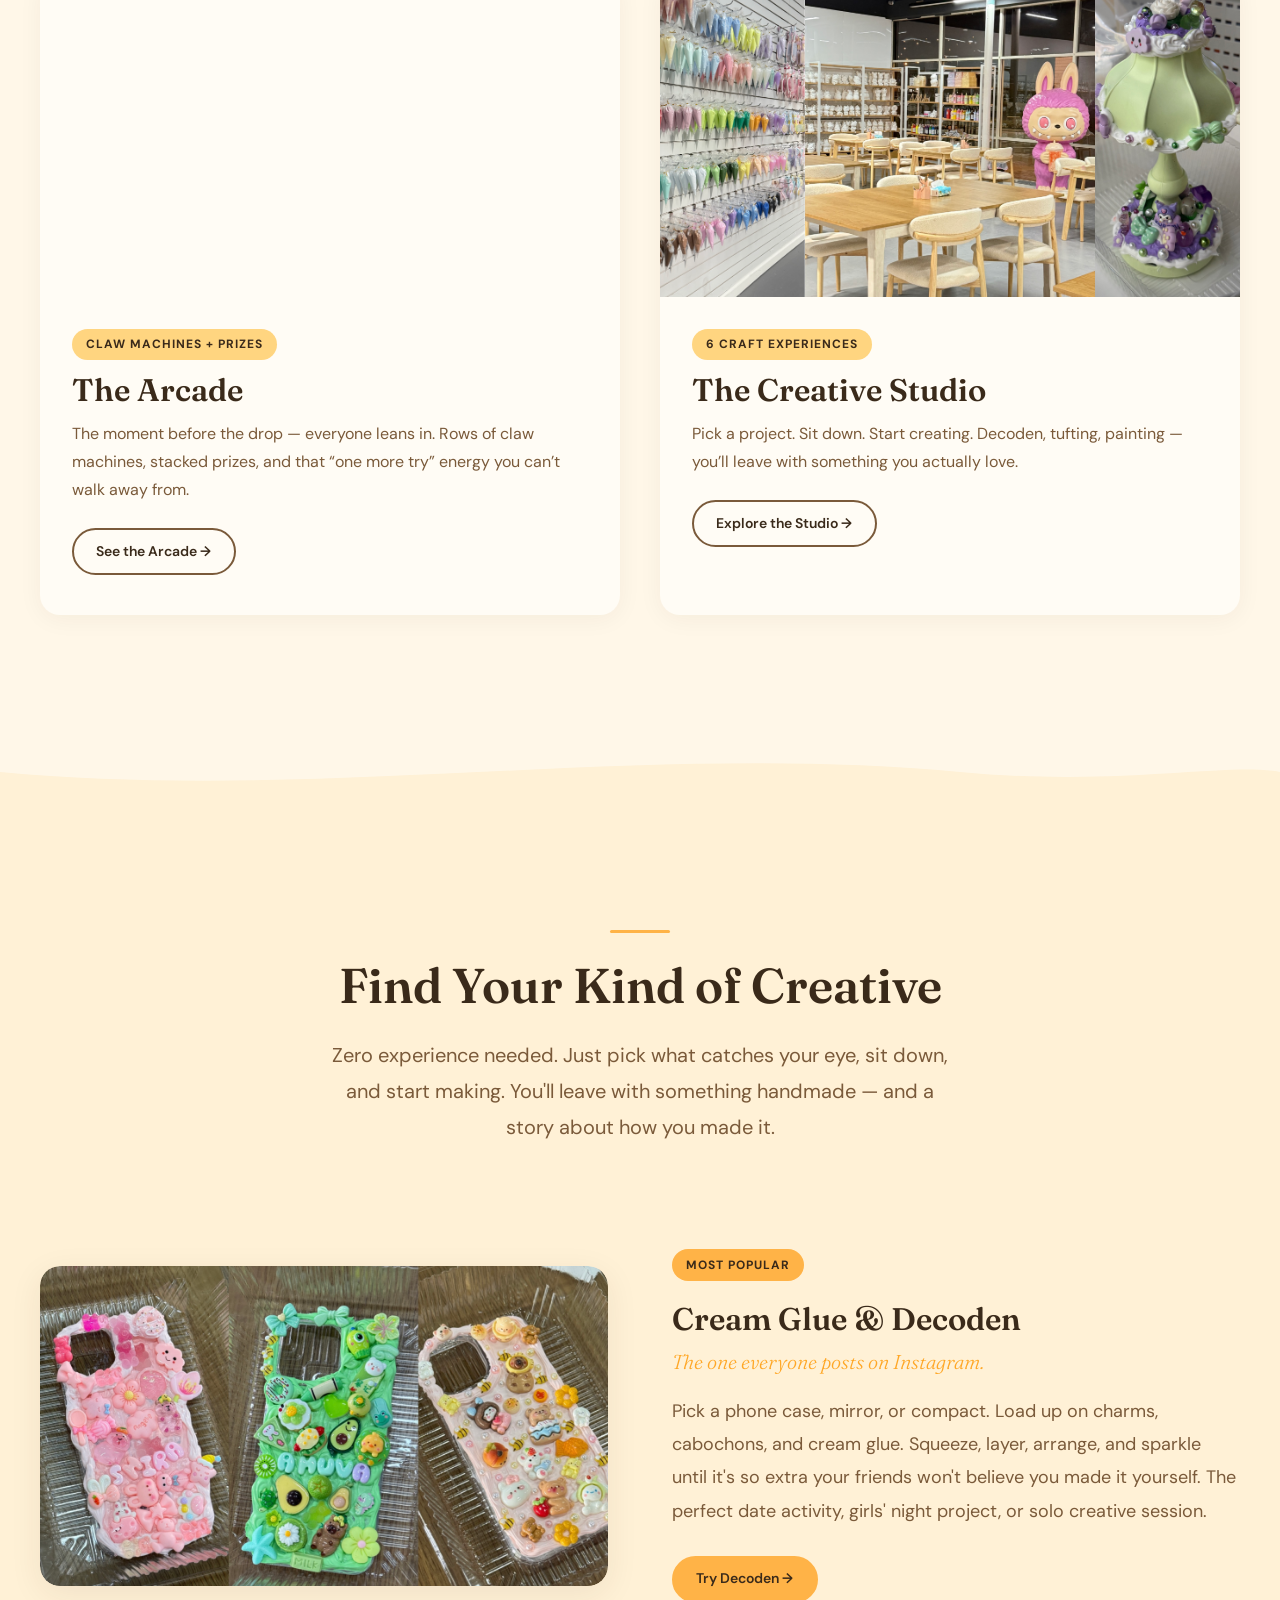
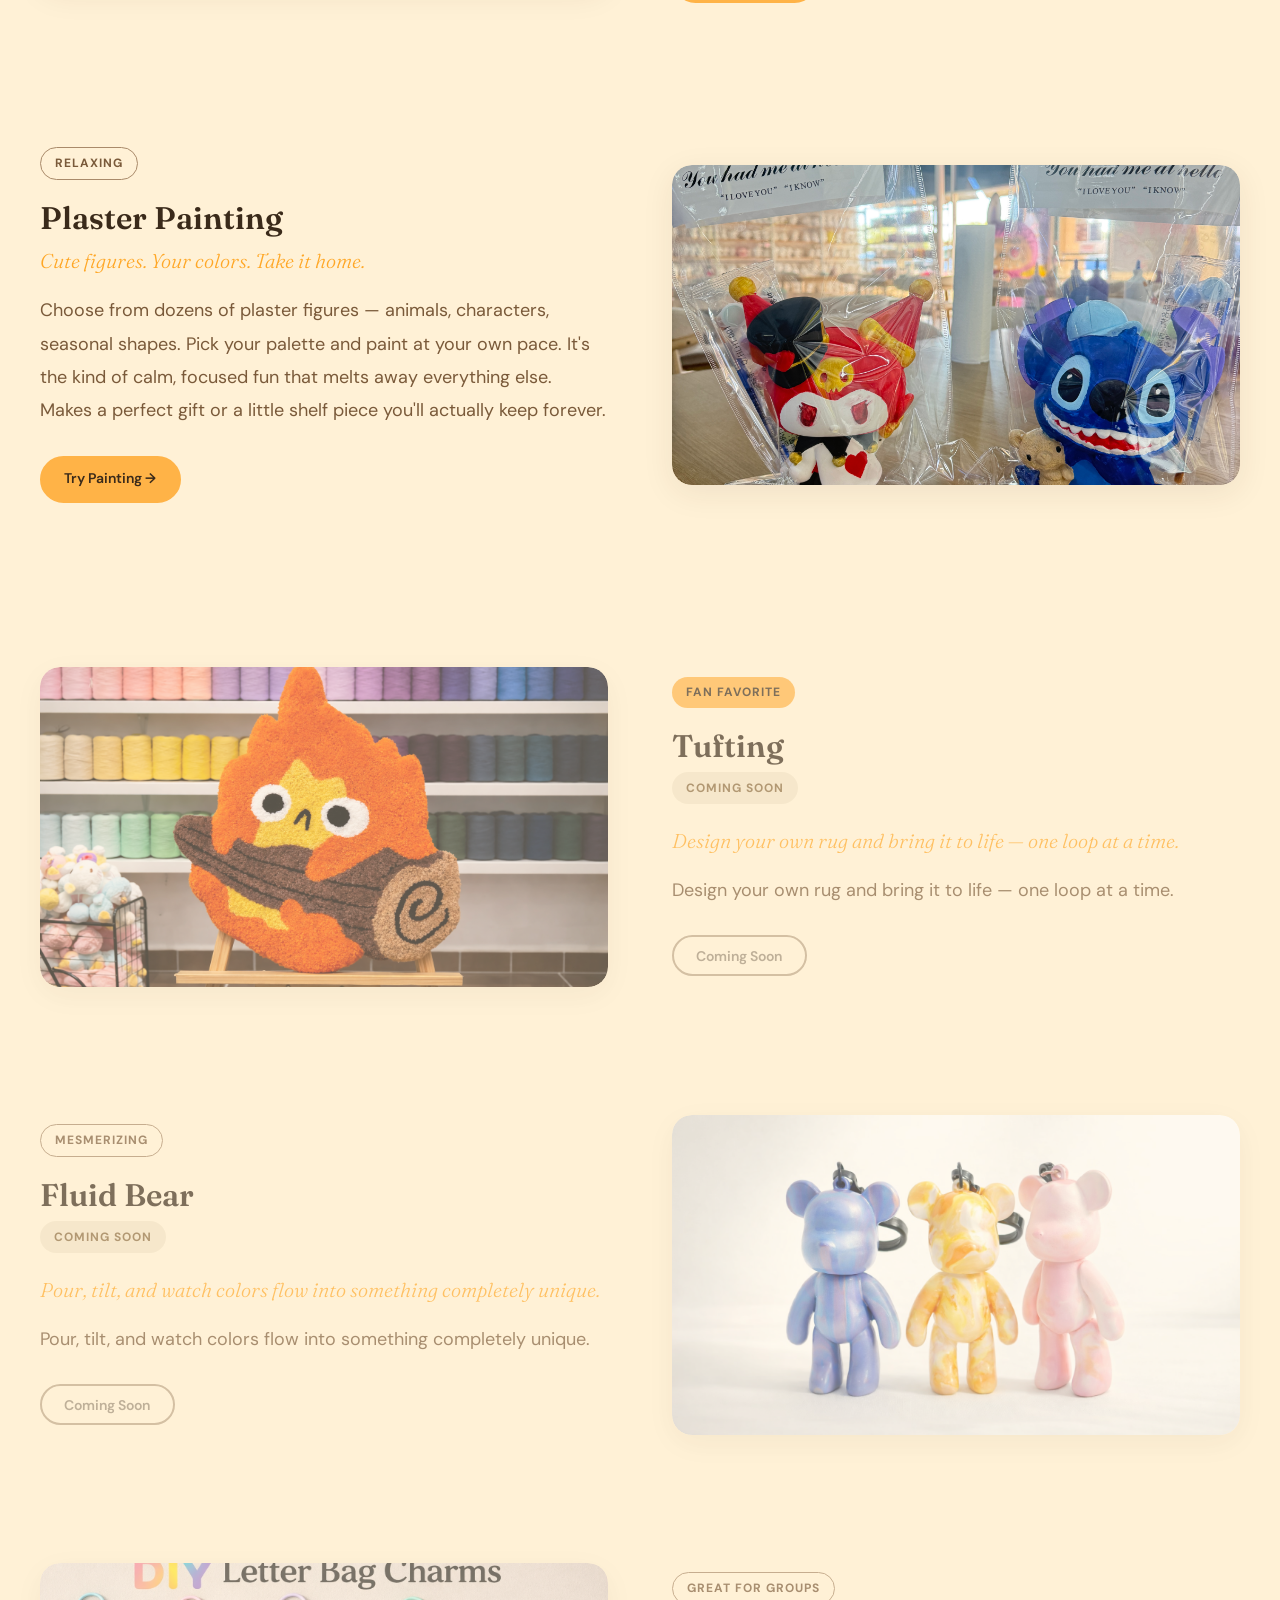
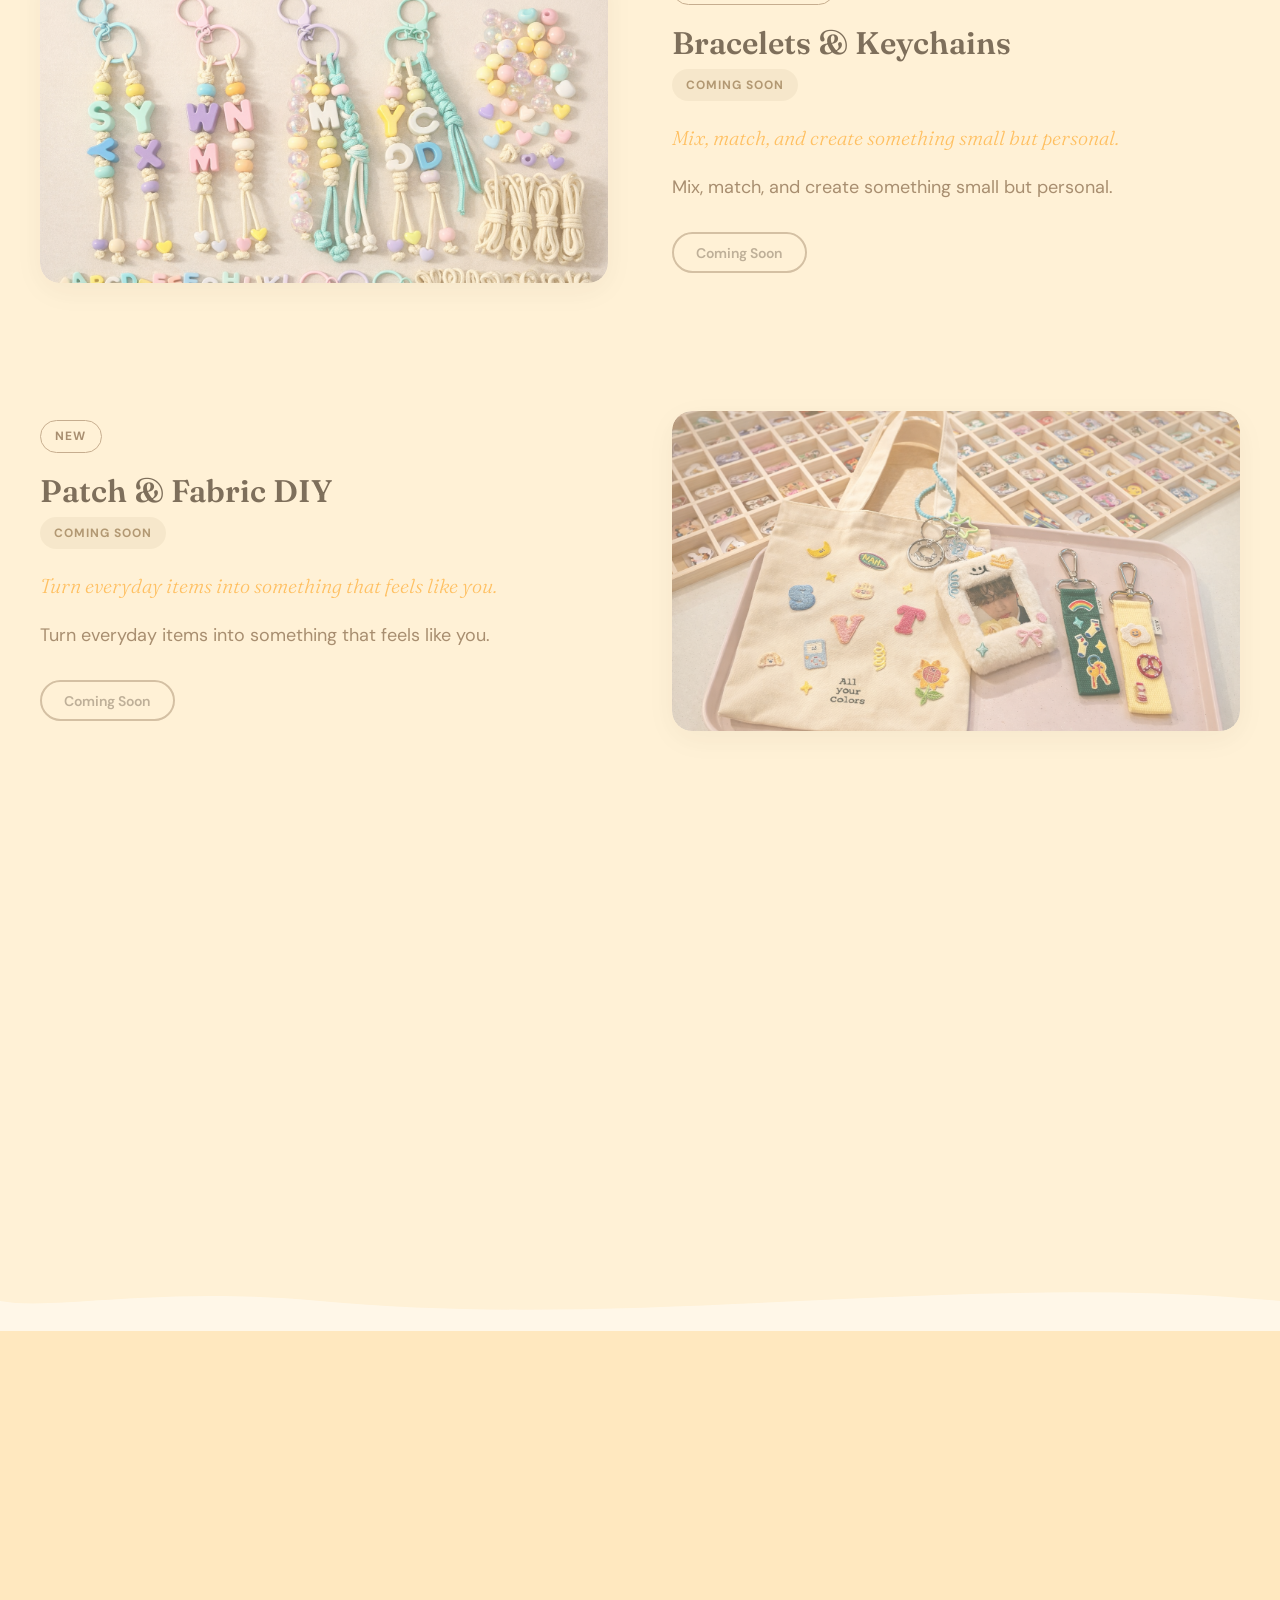
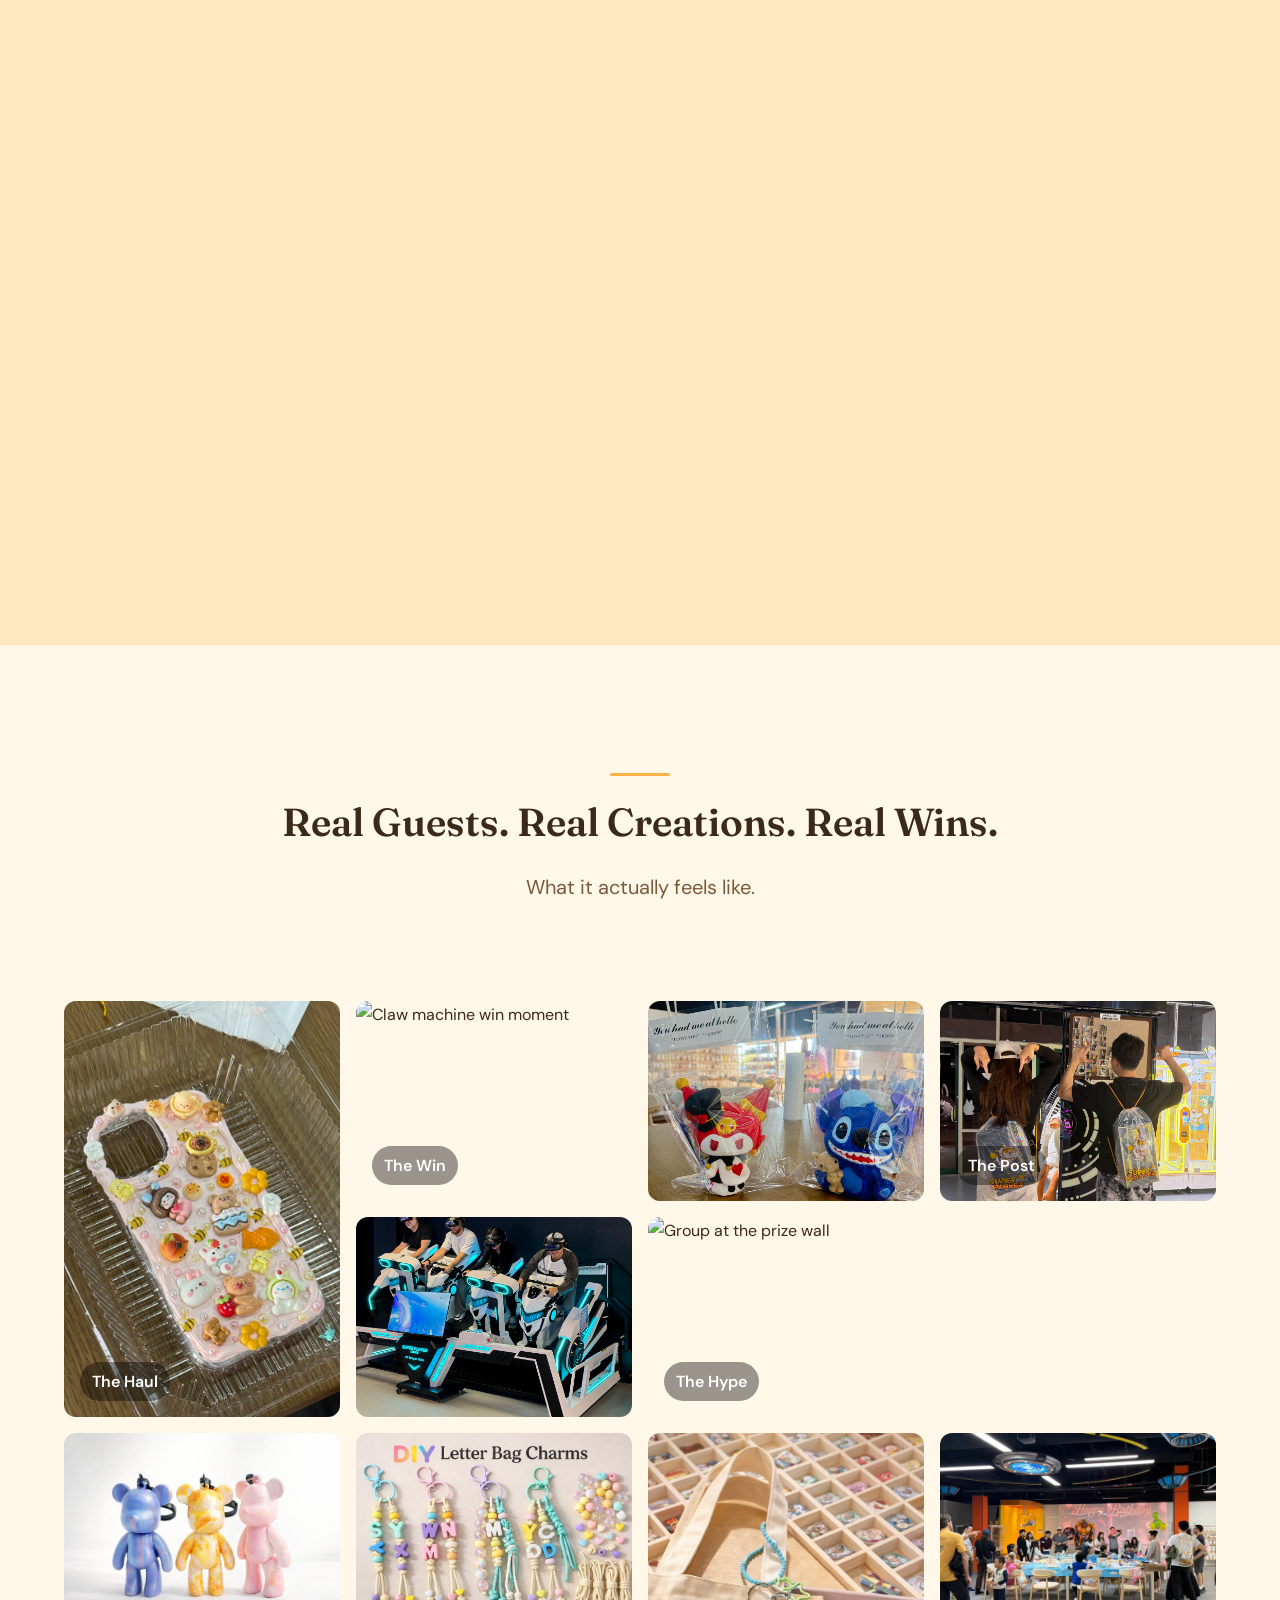
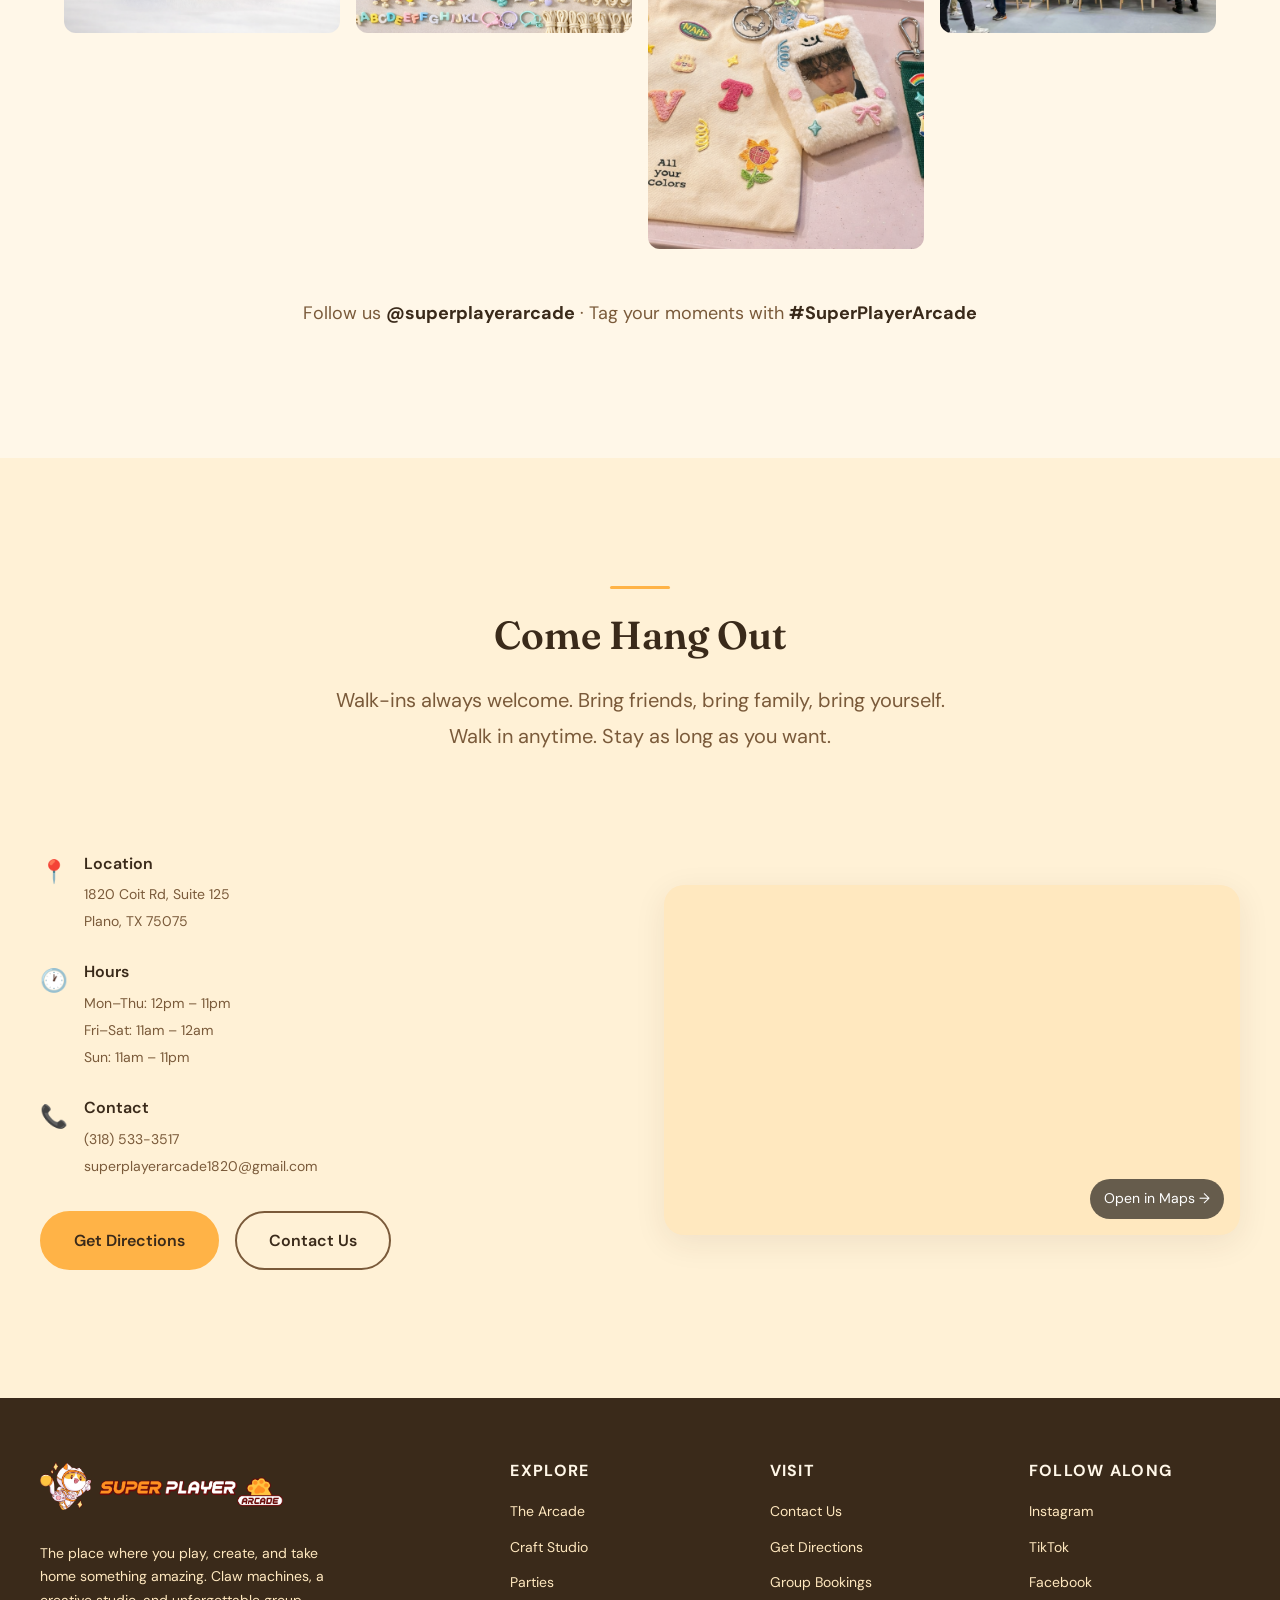
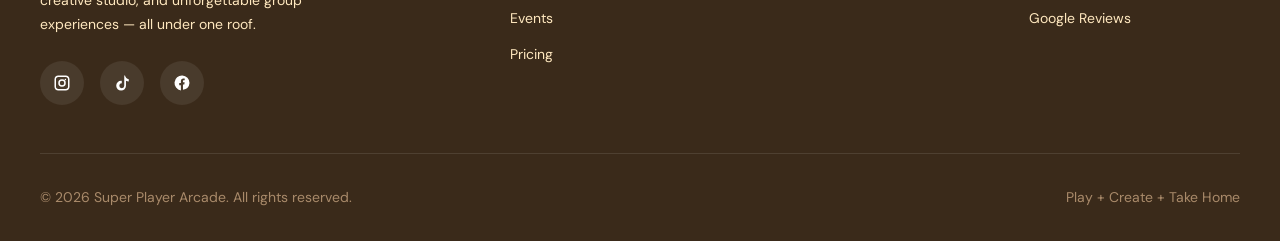
==== commit efea1ae6: "update" ====
--- a/index.html
+++ b/index.html
@@ -56,6 +56,71 @@
     <a href="contact.html">Contact</a>
     <a href="contact.html" class="btn btn-primary" style="margin-top: 1rem;">Book Now</a>
   </div>
+
+
+  <!-- ============================================================
+       GRAND OPENING POPUP MODAL
+       Hidden on load; shown via JS unless sessionStorage flag is set.
+       ============================================================ -->
+  <div class="go-overlay"
+       id="goPopupOverlay"
+       role="dialog"
+       aria-modal="true"
+       aria-labelledby="goPopupHeadline"
+       aria-describedby="goPopupDesc"
+       aria-hidden="true">
+
+    <div class="go-modal" id="goPopupModal">
+
+      <!-- Close button -->
+      <button class="go-close" id="goPopupClose" aria-label="Close announcement">&times;</button>
+
+      <!-- Decorative accent circles -->
+      <span class="go-dot go-dot-1" aria-hidden="true"></span>
+      <span class="go-dot go-dot-2" aria-hidden="true"></span>
+      <span class="go-dot go-dot-3" aria-hidden="true"></span>
+      <span class="go-sparkle go-sparkle-1" aria-hidden="true">✦</span>
+      <span class="go-sparkle go-sparkle-2" aria-hidden="true">✦</span>
+
+      <!-- LEFT — text + buttons -->
+      <div class="go-text">
+        <span class="go-location-badge">📍 Plano, TX</span>
+
+        <p class="go-eyebrow">Now in Soft Opening!</p>
+        <h2 class="go-headline" id="goPopupHeadline">Grand Opening<br>May 9th ✨</h2>
+
+        <p class="go-desc" id="goPopupDesc">Follow us on Instagram &amp; TikTok for more details, free giveaways, and opening day surprises.</p>
+
+        <div class="go-buttons">
+          <a href="https://www.instagram.com/superplayerarcade"
+             class="go-btn go-btn-ig"
+             target="_blank"
+             rel="noopener noreferrer">
+            Follow on Instagram
+          </a>
+          <a href="https://www.tiktok.com/@superplayerarcade.us?_r=1&amp;_t=ZT-95MCGL3fWwv"
+             class="go-btn go-btn-tt"
+             target="_blank"
+             rel="noopener noreferrer">
+            Follow on TikTok
+          </a>
+        </div>
+      </div>
+
+      <!-- RIGHT — mascot video (upload: videos/mascot/waving-cat.mp4) -->
+      <div class="go-image" aria-hidden="true">
+        <video
+          class="popup-mascot-video"
+          autoplay
+          muted
+          loop
+          playsinline>
+          <source src="videos/mascot/waving-cat.mp4" type="video/mp4">
+        </video>
+      </div>
+
+    </div>
+  </div><!-- /go-overlay -->
 
 
   <!-- ============================================================
--- a/css/styles.css
+++ b/css/styles.css
@@ -1542,3 +1542,268 @@
     background-position: 50% center;  /* lock gradient at the warm gold mid-point */
   }
 }
+
+
+/* ============================================================
+   GRAND OPENING POPUP MODAL
+   ============================================================ */
+
+/* Overlay — dims the page, centers the card */
+.go-overlay {
+  position: fixed;
+  inset: 0;
+  z-index: 9999;
+  background: rgba(58, 42, 26, 0.62);
+  -webkit-backdrop-filter: blur(4px);
+  backdrop-filter: blur(4px);
+  display: flex;
+  align-items: center;
+  justify-content: center;
+  padding: 1.25rem;
+
+  /* Hidden by default — JS adds .is-visible to show */
+  opacity: 0;
+  visibility: hidden;
+  transition: opacity 0.32s ease, visibility 0.32s ease;
+}
+
+.go-overlay.is-visible {
+  opacity: 1;
+  visibility: visible;
+}
+
+/* Modal card — warm orange-to-gold gradient, two columns */
+.go-modal {
+  position: relative;
+  display: grid;
+  grid-template-columns: 1fr 0.85fr;
+  width: 100%;
+  max-width: 800px;
+  border-radius: 26px;
+  overflow: hidden;
+  background: linear-gradient(138deg, #F97E10 0%, #FFB347 42%, #FFD878 100%);
+  box-shadow:
+    0 36px 90px rgba(58, 42, 26, 0.42),
+    0 4px 12px  rgba(58, 42, 26, 0.18);
+
+  transform: scale(0.9) translateY(20px);
+  transition: transform 0.38s cubic-bezier(0.22, 0.8, 0.25, 1);
+}
+
+.go-overlay.is-visible .go-modal {
+  transform: scale(1) translateY(0);
+}
+
+/* Close button */
+.go-close {
+  position: absolute;
+  top: 1rem;
+  right: 1rem;
+  z-index: 10;
+  width: 34px;
+  height: 34px;
+  border: none;
+  border-radius: 50%;
+  background: rgba(58, 42, 26, 0.14);
+  color: var(--brown-dark);
+  font-size: 1.35rem;
+  line-height: 1;
+  cursor: pointer;
+  display: flex;
+  align-items: center;
+  justify-content: center;
+  transition: background 0.18s ease;
+}
+
+.go-close:hover  { background: rgba(58, 42, 26, 0.26); }
+.go-close:focus-visible {
+  outline: 2px solid var(--brown-dark);
+  outline-offset: 2px;
+}
+
+/* Decorative circles */
+.go-dot {
+  position: absolute;
+  border-radius: 50%;
+  pointer-events: none;
+  background: rgba(255, 255, 255, 0.22);
+}
+.go-dot-1 { width: 90px;  height: 90px;  top: -28px;  left: -28px; }
+.go-dot-2 { width: 52px;  height: 52px;  bottom: 24px; left: 42%;  opacity: 0.16; }
+.go-dot-3 { width: 30px;  height: 30px;  top: 38%;    right: 53%;  opacity: 0.2; }
+
+/* Decorative sparkles */
+.go-sparkle {
+  position: absolute;
+  pointer-events: none;
+  color: rgba(255, 255, 255, 0.55);
+  font-size: 1.1rem;
+  line-height: 1;
+}
+.go-sparkle-1 { top: 1.6rem;  left: 46%; }
+.go-sparkle-2 { bottom: 1.4rem; left: 30%; font-size: 0.8rem; opacity: 0.45; }
+
+/* LEFT — text content */
+.go-text {
+  position: relative;
+  z-index: 2;
+  padding: 3rem 2.25rem 3rem 3rem;
+  display: flex;
+  flex-direction: column;
+  gap: 0.7rem;
+  justify-content: center;
+}
+
+/* "Plano, TX" pill badge */
+.go-location-badge {
+  display: inline-flex;
+  align-items: center;
+  gap: 0.3rem;
+  width: fit-content;
+  padding: 0.32rem 0.85rem;
+  border-radius: 999px;
+  background: rgba(255, 255, 255, 0.42);
+  font-family: 'DM Sans', sans-serif;
+  font-size: 0.72rem;
+  font-weight: 700;
+  text-transform: uppercase;
+  letter-spacing: 0.1em;
+  color: var(--brown-dark);
+}
+
+/* "Now in Soft Opening!" eyebrow */
+.go-eyebrow {
+  margin: 0;
+  font-family: 'DM Sans', sans-serif;
+  font-size: 0.88rem;
+  font-weight: 700;
+  text-transform: uppercase;
+  letter-spacing: 0.08em;
+  color: rgba(58, 42, 26, 0.72);
+}
+
+/* "Grand Opening / May 9th ✨" headline */
+.go-headline {
+  margin: 0;
+  font-family: 'Fraunces', serif;
+  font-size: clamp(1.9rem, 3.6vw, 2.7rem);
+  font-weight: 700;
+  line-height: 1.1;
+  color: var(--brown-dark);
+}
+
+/* Description */
+.go-desc {
+  margin: 0.1rem 0 0.3rem;
+  font-family: 'DM Sans', sans-serif;
+  font-size: 0.93rem;
+  line-height: 1.58;
+  color: rgba(58, 42, 26, 0.8);
+}
+
+/* Button stack */
+.go-buttons {
+  display: flex;
+  flex-direction: column;
+  gap: 0.6rem;
+  margin-top: 0.4rem;
+}
+
+.go-btn {
+  display: inline-flex;
+  align-items: center;
+  justify-content: center;
+  gap: 0.45rem;
+  font-family: 'DM Sans', sans-serif;
+  font-size: 0.9rem;
+  font-weight: 700;
+  text-decoration: none;
+  padding: 0.72rem 1.5rem;
+  border-radius: 999px;
+  transition: transform 0.18s ease, box-shadow 0.18s ease;
+}
+
+.go-btn:hover {
+  transform: translateY(-2px);
+  box-shadow: 0 8px 22px rgba(58, 42, 26, 0.22);
+}
+
+.go-btn-ig {
+  background: var(--brown-dark);
+  color: var(--warm-white);
+}
+
+.go-btn-tt {
+  background: rgba(255, 255, 255, 0.48);
+  color: var(--brown-dark);
+  border: 1.5px solid rgba(58, 42, 26, 0.18);
+}
+
+/* RIGHT — mascot video panel */
+.go-image {
+  position: relative;
+  z-index: 2;
+  display: flex;
+  align-items: center;
+  justify-content: center;
+  padding: 2rem 2.25rem 2rem 1rem;
+  background: rgba(255, 255, 255, 0.1);
+  overflow: hidden;
+}
+
+/* Subtle float animation for the mascot */
+@keyframes mascot-float {
+  0%, 100% { transform: translateY(0px);   }
+  50%       { transform: translateY(-10px); }
+}
+
+.popup-mascot-video {
+  display: block;
+  width: 90%;
+  max-width: 240px;
+  height: auto;
+  object-fit: contain;
+  filter: drop-shadow(0 16px 36px rgba(58, 42, 26, 0.25));
+  animation: mascot-float 3.6s ease-in-out infinite;
+}
+
+/* --- Responsive ------------------------------------------------ */
+
+/* Stack to single column below 620px */
+@media (max-width: 620px) {
+  .go-modal {
+    grid-template-columns: 1fr;
+    max-width: 400px;
+    border-radius: 22px;
+  }
+
+  /* Mascot video moves above the text on mobile */
+  .go-image {
+    order: -1;
+    padding: 2rem 2rem 0.5rem;
+    background: rgba(255, 255, 255, 0.12);
+  }
+  .popup-mascot-video {
+    max-width: 130px;
+    width: 60%;
+  }
+
+  /* Text centered on mobile */
+  .go-text {
+    padding: 1.25rem 1.75rem 2rem;
+    align-items: center;
+    text-align: center;
+  }
+
+  .go-location-badge { align-self: center; }
+  .go-btn { width: 100%; }
+
+  .go-sparkle-1 { display: none; }
+}
+
+/* Reduced motion — skip entrance + mascot float animations */
+@media (prefers-reduced-motion: reduce) {
+  .go-overlay,
+  .go-modal { transition: none; }
+  .popup-mascot-video { animation: none; }
+}
